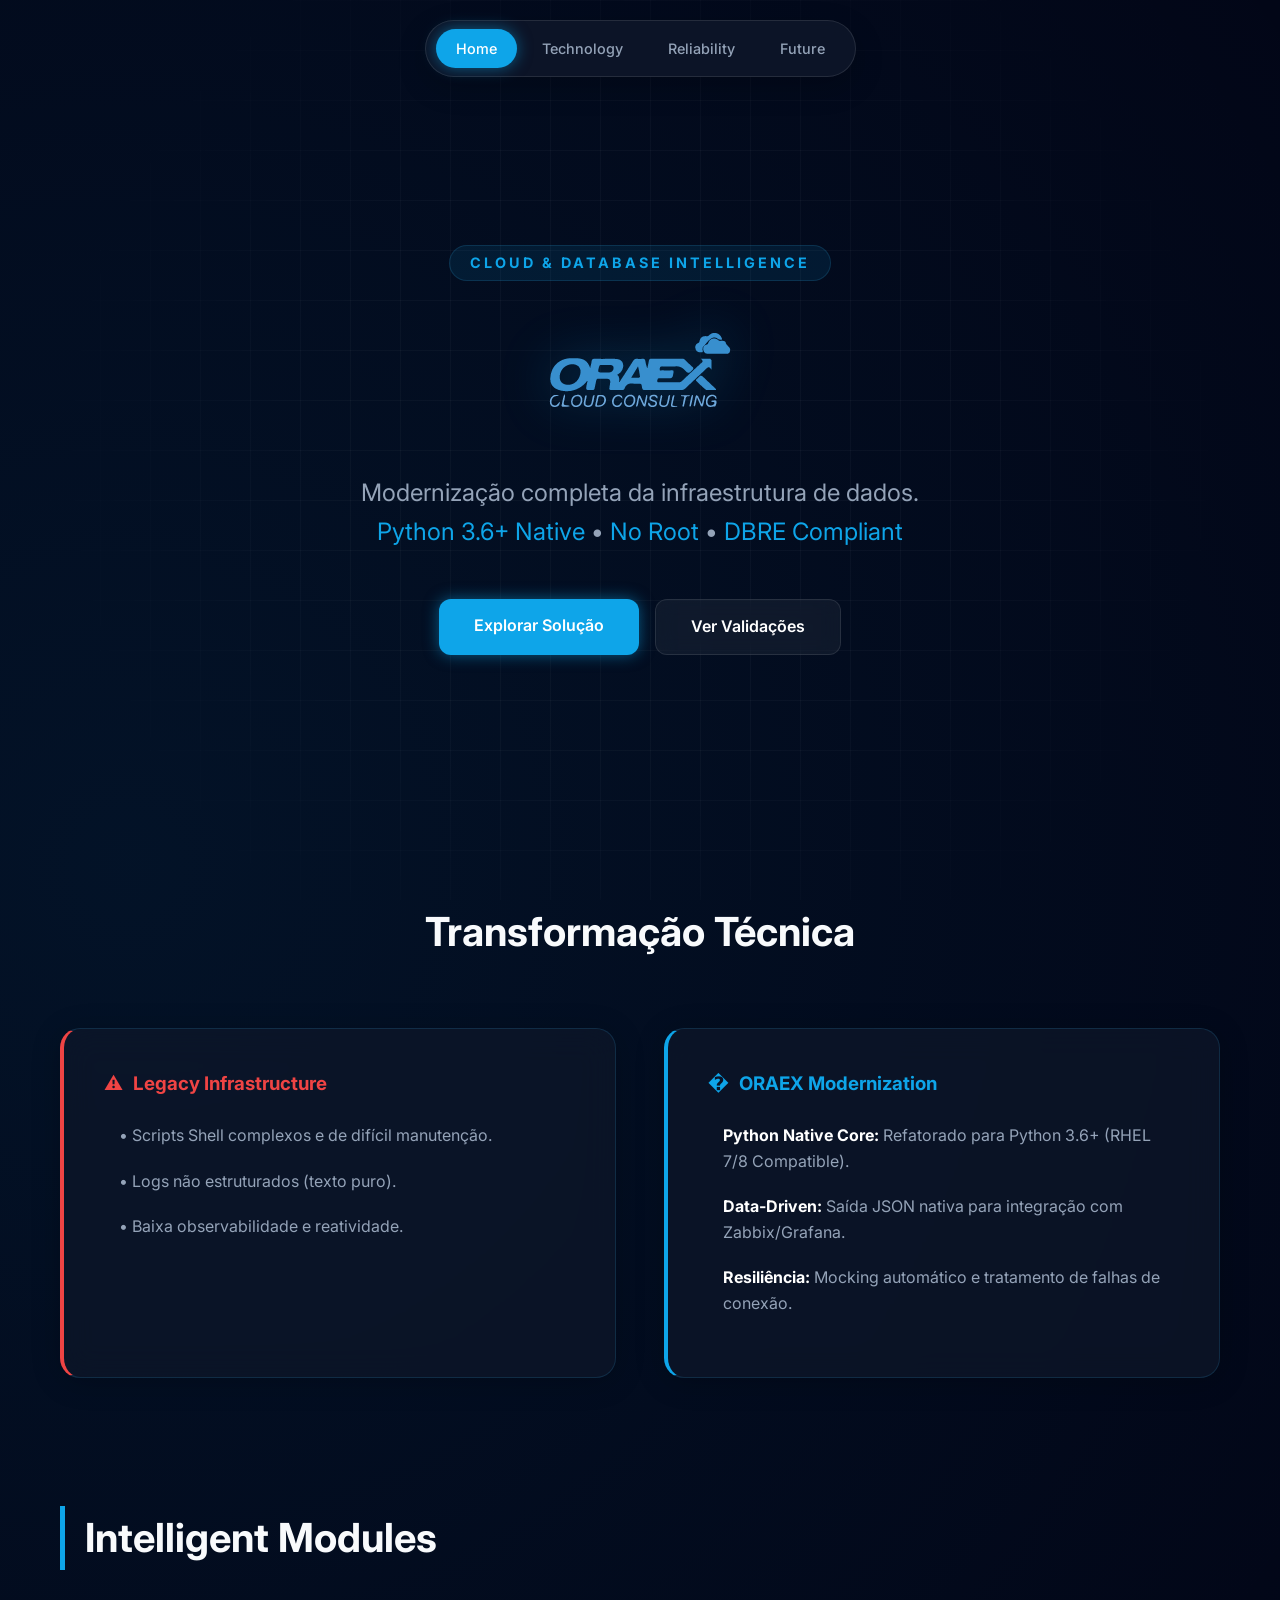
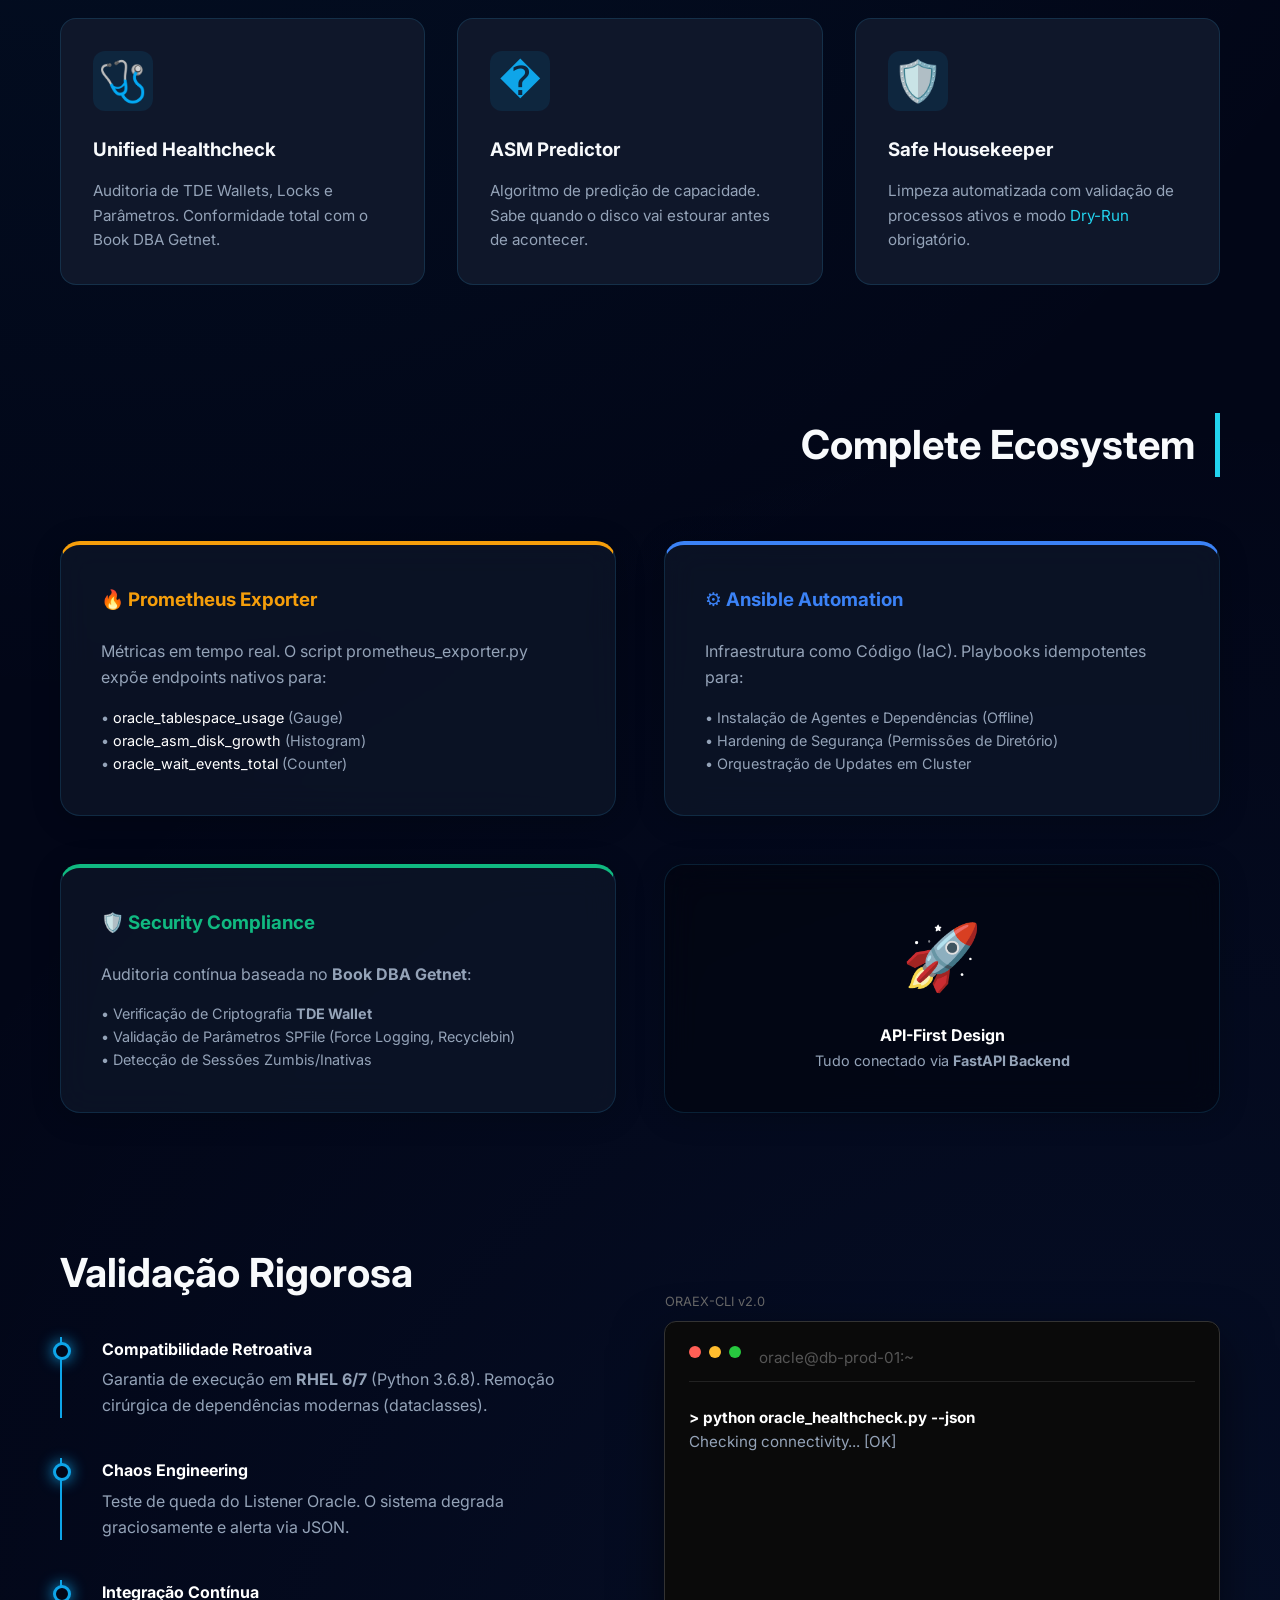
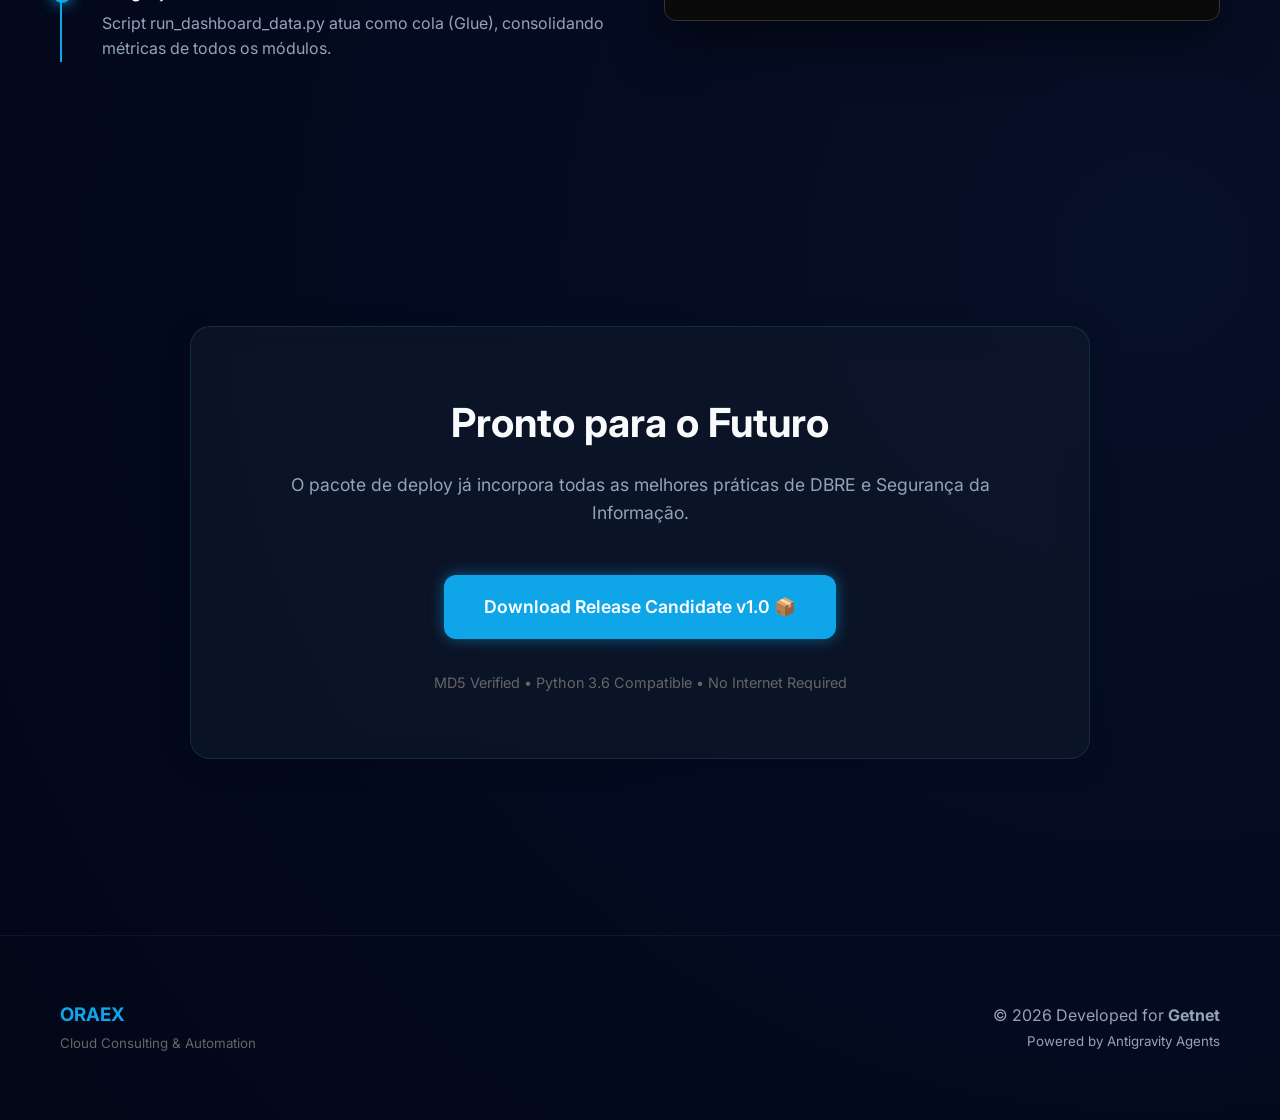
==== presentation_site/index.html @ 318901be "feat: Modernizacao Oracle com Testes e Clean Code" ====
<!DOCTYPE html>
<html lang="pt-BR">

<head>
    <meta charset="UTF-8">
    <meta name="viewport" content="width=device-width, initial-scale=1.0">
    <title>ORAEX | Cloud & Database Intelligence</title>
    <link
        href="https://fonts.googleapis.com/css2?family=Fira+Code:wght@400;600&family=Inter:wght@300;400;600;700;800&display=swap"
        rel="stylesheet">
    <link rel="stylesheet" href="style.css">
</head>

<body>

    <nav>
        <div class="nav-pill">
            <a href="#home" class="nav-link active">Home</a>
            <a href="#engineering" class="nav-link">Technology</a>
            <a href="#tests" class="nav-link">Reliability</a>
            <a href="#roadmap" class="nav-link">Future</a>
        </div>
    </nav>

    <!-- HERO SECTION -->
    <header id="home" class="hero">
        <div class="hero-content">
            <div
                style="font-size: 0.9rem; color: var(--primary); font-weight: 700; margin-bottom: 1.5rem; text-transform: uppercase; letter-spacing: 3px; display: inline-block; border: 1px solid var(--border-light); padding: 5px 20px; border-radius: 50px; background: rgba(14, 165, 233, 0.1);">
                Cloud & Database Intelligence
            </div>

            <!-- Logo Replacement -->
            <div style="margin-bottom: 2rem;">
                <img src="assets/oraex_logo.png" alt="ORAEX"
                    style="max-width: 320px; filter: drop-shadow(0 0 25px rgba(14, 165, 233, 0.3));">
            </div>

            <p>
                Modernização completa da infraestrutura de dados. <br>
                <span class="brand-blue">Python 3.6+ Native</span> &bull; <span class="brand-blue">No Root</span> &bull;
                <span class="brand-blue">DBRE Compliant</span>
            </p>

            <div style="display: flex; gap: 1rem; justify-content: center; margin-top: 3rem;">
                <a href="#engineering" class="btn btn-primary">Explorar Solução</a>
                <a href="#tests" class="btn btn-glass">Ver Validações</a>
            </div>
        </div>
    </header>

    <main class="container">

        <!-- SECTION 1: THE TRANSFORMATION -->
        <section id="engineering" class="animate-entrance" style="margin-bottom: 8rem;">
            <h2 style="font-size: 2.5rem; margin-bottom: 3rem; text-align: center;">Transformação Técnica</h2>

            <div class="grid-2">
                <div class="glass-panel" style="border-left: 4px solid var(--danger);">
                    <h3
                        style="color: var(--danger); margin-bottom: 1.5rem; display: flex; align-items: center; gap: 10px;">
                        <span>⚠️</span> Legacy Infrastructure
                    </h3>
                    <ul style="list-style: none; color: var(--text-muted);">
                        <li style="margin-bottom: 20px; padding-left: 15px; position: relative;">
                            &bull; Scripts Shell complexos e de difícil manutenção.
                        </li>
                        <li style="margin-bottom: 20px; padding-left: 15px; position: relative;">
                            &bull; Logs não estruturados (texto puro).
                        </li>
                        <li style="margin-bottom: 20px; padding-left: 15px; position: relative;">
                            &bull; Baixa observabilidade e reatividade.
                        </li>
                    </ul>
                </div>

                <div class="glass-panel" style="border-left: 4px solid var(--primary);">
                    <h3
                        style="color: var(--primary); margin-bottom: 1.5rem; display: flex; align-items: center; gap: 10px;">
                        <span>�</span> ORAEX Modernization
                    </h3>
                    <ul style="list-style: none; color: var(--text-muted);">
                        <li style="margin-bottom: 20px; padding-left: 15px; position: relative;">
                            <strong style="color: #fff;">Python Native Core:</strong> Refatorado para Python 3.6+ (RHEL
                            7/8 Compatible).
                        </li>
                        <li style="margin-bottom: 20px; padding-left: 15px; position: relative;">
                            <strong style="color: #fff;">Data-Driven:</strong> Saída JSON nativa para integração com
                            Zabbix/Grafana.
                        </li>
                        <li style="margin-bottom: 20px; padding-left: 15px; position: relative;">
                            <strong style="color: #fff;">Resiliência:</strong> Mocking automático e tratamento de falhas
                            de conexão.
                        </li>
                    </ul>
                </div>
            </div>
        </section>

        <!-- SECTION 2: THE CORE -->
        <section class="animate-entrance" style="margin-bottom: 8rem;">
            <h2
                style="font-size: 2.5rem; margin-bottom: 3rem; text-align: left; border-left: 5px solid var(--primary); padding-left: 20px;">
                Intelligent Modules
            </h2>
            <div class="grid-3">
                <div class="tech-card">
                    <div class="tech-icon">🩺</div>
                    <h3>Unified Healthcheck</h3>
                    <p style="color: var(--text-muted); font-size: 0.95rem; margin-top: 15px;">
                        Auditoria de TDE Wallets, Locks e Parâmetros. Conformidade total com o Book DBA Getnet.
                    </p>
                </div>
                <div class="tech-card">
                    <div class="tech-icon">�</div>
                    <h3>ASM Predictor</h3>
                    <p style="color: var(--text-muted); font-size: 0.95rem; margin-top: 15px;">
                        Algoritmo de predição de capacidade. Sabe quando o disco vai estourar antes de acontecer.
                    </p>
                </div>
                <div class="tech-card">
                    <div class="tech-icon">🛡️</div>
                    <h3>Safe Housekeeper</h3>
                    <p style="color: var(--text-muted); font-size: 0.95rem; margin-top: 15px;">
                        Limpeza automatizada com validação de processos ativos e modo <span
                            style="color: var(--accent)">Dry-Run</span> obrigatório.
                    </p>
                </div>
            </div>
        </section>

        <!-- SECTION 2.5: ECOSYSTEM & OBSERVABILITY -->
        <section class="animate-entrance" style="margin-bottom: 8rem;">
            <h2
                style="font-size: 2.5rem; margin-bottom: 3rem; text-align: right; border-right: 5px solid var(--accent); padding-right: 20px;">
                Complete Ecosystem
            </h2>
            <div class="grid-2">
                <div class="glass-panel" style="border-top: 4px solid var(--warning);">
                    <h3 style="color: var(--warning); margin-bottom: 1.5rem;">🔥 Prometheus Exporter</h3>
                    <p style="color: var(--text-muted); margin-bottom: 15px;">
                        Métricas em tempo real. O script <code>prometheus_exporter.py</code> expõe endpoints nativos
                        para:
                    </p>
                    <ul style="list-style: none; color: var(--text-muted); font-size: 0.9rem;">
                        <li>&bull; <span style="color: #fff;">oracle_tablespace_usage</span> (Gauge)</li>
                        <li>&bull; <span style="color: #fff;">oracle_asm_disk_growth</span> (Histogram)</li>
                        <li>&bull; <span style="color: #fff;">oracle_wait_events_total</span> (Counter)</li>
                    </ul>
                </div>

                <div class="glass-panel" style="border-top: 4px solid var(--secondary);">
                    <h3 style="color: var(--secondary); margin-bottom: 1.5rem;">⚙️ Ansible Automation</h3>
                    <p style="color: var(--text-muted); margin-bottom: 15px;">
                        Infraestrutura como Código (IaC). Playbooks idempotentes para:
                    </p>
                    <ul style="list-style: none; color: var(--text-muted); font-size: 0.9rem;">
                        <li>&bull; Instalação de Agentes e Dependências (Offline)</li>
                        <li>&bull; Hardening de Segurança (Permissões de Diretório)</li>
                        <li>&bull; Orquestração de Updates em Cluster</li>
                    </ul>
                </div>

                <div class="glass-panel" style="border-top: 4px solid var(--success);">
                    <h3 style="color: var(--success); margin-bottom: 1.5rem;">🛡️ Security Compliance</h3>
                    <p style="color: var(--text-muted); margin-bottom: 15px;">
                        Auditoria contínua baseada no <strong>Book DBA Getnet</strong>:
                    </p>
                    <ul style="list-style: none; color: var(--text-muted); font-size: 0.9rem;">
                        <li>&bull; Verificação de Criptografia <strong>TDE Wallet</strong></li>
                        <li>&bull; Validação de Parâmetros SPFile (Force Logging, Recyclebin)</li>
                        <li>&bull; Detecção de Sessões Zumbis/Inativas</li>
                    </ul>
                </div>

                <div class="glass-panel"
                    style="background: rgba(0,0,0,0.3); display: flex; align-items: center; justify-content: center; flex-direction: column;">
                    <div style="font-size: 4rem; margin-bottom: 1rem;">🚀</div>
                    <h4 style="color: #fff;">API-First Design</h4>
                    <p style="text-align: center; font-size: 0.9rem; color: var(--text-muted);">Tudo conectado via
                        <strong>FastAPI Backend</strong></p>
                </div>
            </div>
        </section>
        <section id="tests" class="animate-entrance" style="margin-bottom: 8rem;">
            <div class="grid-2" style="align-items: center;">
                <div>
                    <h2 style="font-size: 2.5rem; margin-bottom: 2rem;">Validação Rigorosa</h2>
                    <div class="timeline-item">
                        <h4 style="color: #fff;">Compatibilidade Retroativa</h4>
                        <p style="color: var(--text-muted); margin-top: 5px;">Garantia de execução em <strong>RHEL
                                6/7</strong> (Python 3.6.8). Remoção cirúrgica de dependências modernas (dataclasses).
                        </p>
                    </div>
                    <div class="timeline-item">
                        <h4 style="color: #fff;">Chaos Engineering</h4>
                        <p style="color: var(--text-muted); margin-top: 5px;">Teste de queda do Listener Oracle. O
                            sistema degrada graciosamente e alerta via JSON.</p>
                    </div>
                    <div class="timeline-item">
                        <h4 style="color: #fff;">Integração Contínua</h4>
                        <p style="color: var(--text-muted); margin-top: 5px;">Script <code>run_dashboard_data.py</code>
                            atua como cola (Glue), consolidando métricas de todos os módulos.</p>
                    </div>
                </div>

                <div id="terminal-section" class="terminal" style="min-height: 300px;">
                    <div class="terminal-header">
                        <div class="dot red"></div>
                        <div class="dot yellow"></div>
                        <div class="dot green"></div>
                        <span style="margin-left: 10px; color: #555;">oracle@db-prod-01:~</span>
                    </div>
                    <div id="terminal-output">
                        <!-- JS fills this -->
                    </div>
                </div>
            </div>
        </section>

        <!-- SECTION 4: DEPLOYMENT -->
        <section id="roadmap" class="animate-entrance" style="padding: 6rem 0; text-align: center;">
            <div class="glass-panel" style="display: inline-block; max-width: 900px; padding: 4rem;">
                <h2 style="margin-bottom: 1rem; font-size: 2.5rem;">Pronto para o Futuro</h2>
                <p style="margin-bottom: 3rem; color: var(--text-muted); font-size: 1.1rem;">
                    O pacote de deploy já incorpora todas as melhores práticas de DBRE e Segurança da Informação.
                </p>

                <a href="../dist/oraex_deploy_getnet_20260202_0257.zip" class="btn btn-primary"
                    style="padding: 18px 40px; font-size: 1.1rem;">
                    Download Release Candidate v1.0 📦
                </a>

                <p style="margin-top: 2rem; font-size: 0.9rem; color: #666;">
                    MD5 Verified &bull; Python 3.6 Compatible &bull; No Internet Required
                </p>
            </div>
        </section>

    </main>

    <footer>
        <div class="container" style="display: flex; justify-content: space-between; align-items: center;">
            <div style="text-align: left;">
                <h3 style="color: var(--primary);">ORAEX</h3>
                <small style="color: #666;">Cloud Consulting & Automation</small>
            </div>

            <div style="text-align: right; color: var(--text-muted);">
                <p>&copy; 2026 Developed for <strong>Getnet</strong></p>
                <small>Powered by Antigravity Agents</small>
            </div>
        </div>
    </footer>

    <script src="script.js"></script>
</body>

</html>
---- presentation_site/style.css ----
:root {
    /* Oraex "Tech Innovation" Palette */
    --bg-dark: #020617;
    /* Very deep navy, almost black */
    --bg-card: #0f172a;
    /* Dark slate blue for cards */

    --primary: #0ea5e9;
    /* Sky Blue / Electric Blue - The core brand color */
    --primary-glow: rgba(14, 165, 233, 0.5);

    --secondary: #3b82f6;
    /* Royal Blue for gradients */

    --accent: #22d3ee;
    /* Cyan for high-tech details */

    --success: #10b981;
    /* Emerald Green */
    --warning: #f59e0b;
    /* Amber */
    --danger: #ef4444;
    /* Red */

    --text-main: #f8fafc;
    /* White/Off-white */
    --text-muted: #94a3b8;
    /* Slate grey text */

    --glass: rgba(15, 23, 42, 0.7);
    --border-light: rgba(56, 189, 248, 0.15);
    /* Subtle blue borders */
}

* {
    margin: 0;
    padding: 0;
    box-sizing: border-box;
    font-family: 'Inter', system-ui, sans-serif;
}

body {
    background-color: var(--bg-dark);
    background-image:
        radial-gradient(circle at 10% 20%, rgba(14, 165, 233, 0.08) 0%, transparent 40%),
        radial-gradient(circle at 90% 80%, rgba(59, 130, 246, 0.08) 0%, transparent 40%);
    color: var(--text-main);
    overflow-x: hidden;
    line-height: 1.6;
}

/* --- Utility Classes --- */
.container {
    max-width: 1200px;
    margin: 0 auto;
    padding: 0 20px;
}

.text-gradient {
    background: linear-gradient(135deg, #fff, var(--primary));
    -webkit-background-clip: text;
    -webkit-text-fill-color: transparent;
    background-clip: text;
    text-shadow: 0 0 30px rgba(14, 165, 233, 0.3);
}

.brand-blue {
    color: var(--primary);
}

.glass-panel {
    background: var(--glass);
    backdrop-filter: blur(16px);
    border: 1px solid var(--border-light);
    border-radius: 20px;
    padding: 2.5rem;
    box-shadow: 0 4px 30px rgba(0, 0, 0, 0.2);
    transition: all 0.4s ease;
}

.glass-panel:hover {
    border-color: var(--primary);
    box-shadow: 0 0 20px var(--primary-glow);
    transform: translateY(-2px);
}

/* --- Hero Section --- */
.hero {
    min-height: 100vh;
    display: flex;
    align-items: center;
    justify-content: center;
    position: relative;
    overflow: hidden;
}

/* Dynamic Grid Background for "Tech" Feel */
.hero::after {
    content: '';
    position: absolute;
    inset: 0;
    background-image: linear-gradient(rgba(255, 255, 255, 0.03) 1px, transparent 1px),
        linear-gradient(90deg, rgba(255, 255, 255, 0.03) 1px, transparent 1px);
    background-size: 50px 50px;
    mask-image: radial-gradient(circle at center, black 40%, transparent 80%);
    pointer-events: none;
    z-index: 0;
}

.hero-content {
    text-align: center;
    z-index: 10;
    position: relative;
}

.hero h1 {
    font-size: 5.5rem;
    font-weight: 800;
    margin-bottom: 0.5rem;
    letter-spacing: -2px;
    line-height: 1.1;
}

.hero p {
    font-size: 1.5rem;
    color: var(--text-muted);
    max-width: 700px;
    margin: 1.5rem auto 2.5rem;
}

/* --- Buttons --- */
.btn {
    padding: 14px 35px;
    border-radius: 12px;
    text-decoration: none;
    font-weight: 600;
    transition: all 0.3s ease;
    display: inline-block;
}

.btn-primary {
    background: var(--primary);
    color: #fff;
    box-shadow: 0 0 15px var(--primary-glow);
}

.btn-primary:hover {
    background: var(--secondary);
    box-shadow: 0 0 25px var(--primary-glow);
    transform: scale(1.05);
}

.btn-glass {
    background: rgba(255, 255, 255, 0.05);
    color: #fff;
    border: 1px solid rgba(255, 255, 255, 0.1);
    backdrop-filter: blur(10px);
}

.btn-glass:hover {
    background: rgba(255, 255, 255, 0.1);
    border-color: #fff;
}


/* --- Grid Layouts --- */
.grid-2 {
    display: grid;
    grid-template-columns: 1fr 1fr;
    gap: 3rem;
    margin: 4rem 0;
}

.grid-3 {
    display: grid;
    grid-template-columns: repeat(auto-fit, minmax(320px, 1fr));
    gap: 2rem;
}

/* --- Cards --- */
.tech-card {
    background: var(--bg-card);
    padding: 2rem;
    border-radius: 16px;
    border: 1px solid var(--border-light);
    transition: all 0.3s cubic-bezier(0.4, 0, 0.2, 1);
    position: relative;
    overflow: hidden;
}

.tech-card::before {
    content: '';
    position: absolute;
    top: 0;
    left: 0;
    width: 100%;
    height: 4px;
    background: linear-gradient(90deg, var(--primary), var(--accent));
    transform: scaleX(0);
    transform-origin: left;
    transition: transform 0.3s ease;
}

.tech-card:hover {
    transform: translateY(-8px);
    border-color: var(--accent);
}

.tech-card:hover::before {
    transform: scaleX(1);
}

.tech-icon {
    font-size: 2.5rem;
    margin-bottom: 1.5rem;
    background: rgba(14, 165, 233, 0.1);
    width: 60px;
    height: 60px;
    display: flex;
    align-items: center;
    justify-content: center;
    border-radius: 12px;
    color: var(--primary);
}

/* --- Terminal Simulator --- */
.terminal {
    background: #0a0a0a;
    border-radius: 12px;
    padding: 1.5rem;
    font-family: 'Fira Code', monospace;
    font-size: 0.95rem;
    color: var(--success);
    border: 1px solid #333;
    box-shadow: 0 20px 50px rgba(0, 0, 0, 0.5);
    position: relative;
}

.terminal::before {
    content: 'ORAEX-CLI v2.0';
    position: absolute;
    top: -30px;
    left: 0;
    color: #666;
    font-size: 0.8rem;
    font-family: 'Inter', sans-serif;
}

.terminal-header {
    display: flex;
    gap: 8px;
    margin-bottom: 1.5rem;
    border-bottom: 1px solid #222;
    padding-bottom: 10px;
}

.dot {
    width: 12px;
    height: 12px;
    border-radius: 50%;
}

.red {
    background: #ff5f56;
}

.yellow {
    background: #ffbd2e;
}

.green {
    background: #27c93f;
}

/* --- Timeline --- */
.timeline-item {
    border-left: 2px solid var(--primary);
    padding-left: 2.5rem;
    position: relative;
    margin-bottom: 2.5rem;
}

.timeline-item::before {
    content: '';
    width: 12px;
    height: 12px;
    background: var(--bg-dark);
    border: 3px solid var(--primary);
    border-radius: 50%;
    position: absolute;
    left: -9px;
    top: 5px;
    box-shadow: 0 0 15px var(--primary);
    transition: all 0.3s;
}

.timeline-item:hover::before {
    background: var(--primary);
    box-shadow: 0 0 25px var(--primary);
}

/* --- Floating Navigation --- */
nav {
    position: fixed;
    top: 20px;
    width: 100%;
    display: flex;
    justify-content: center;
    z-index: 100;
    pointer-events: none;
    /* Let clicks pass through around the pill */
}

.nav-pill {
    pointer-events: auto;
    background: rgba(15, 23, 42, 0.85);
    backdrop-filter: blur(12px);
    padding: 8px 10px;
    border-radius: 100px;
    border: 1px solid rgba(255, 255, 255, 0.1);
    display: flex;
    gap: 5px;
    box-shadow: 0 10px 30px rgba(0, 0, 0, 0.2);
}

.nav-link {
    color: var(--text-muted);
    text-decoration: none;
    font-weight: 500;
    transition: all 0.3s;
    padding: 8px 20px;
    border-radius: 30px;
    font-size: 0.9rem;
}

.nav-link:hover {
    color: #fff;
}

.nav-link.active {
    background: var(--primary);
    color: #fff;
    box-shadow: 0 0 15px var(--primary-glow);
}

footer {
    padding: 4rem 0;
    text-align: center;
    color: var(--text-muted);
    border-top: 1px solid rgba(255, 255, 255, 0.05);
    margin-top: 5rem;
}

/* --- Responsive --- */
@media (max-width: 768px) {
    .hero h1 {
        font-size: 3.5rem;
    }

    .grid-2 {
        grid-template-columns: 1fr;
    }
}
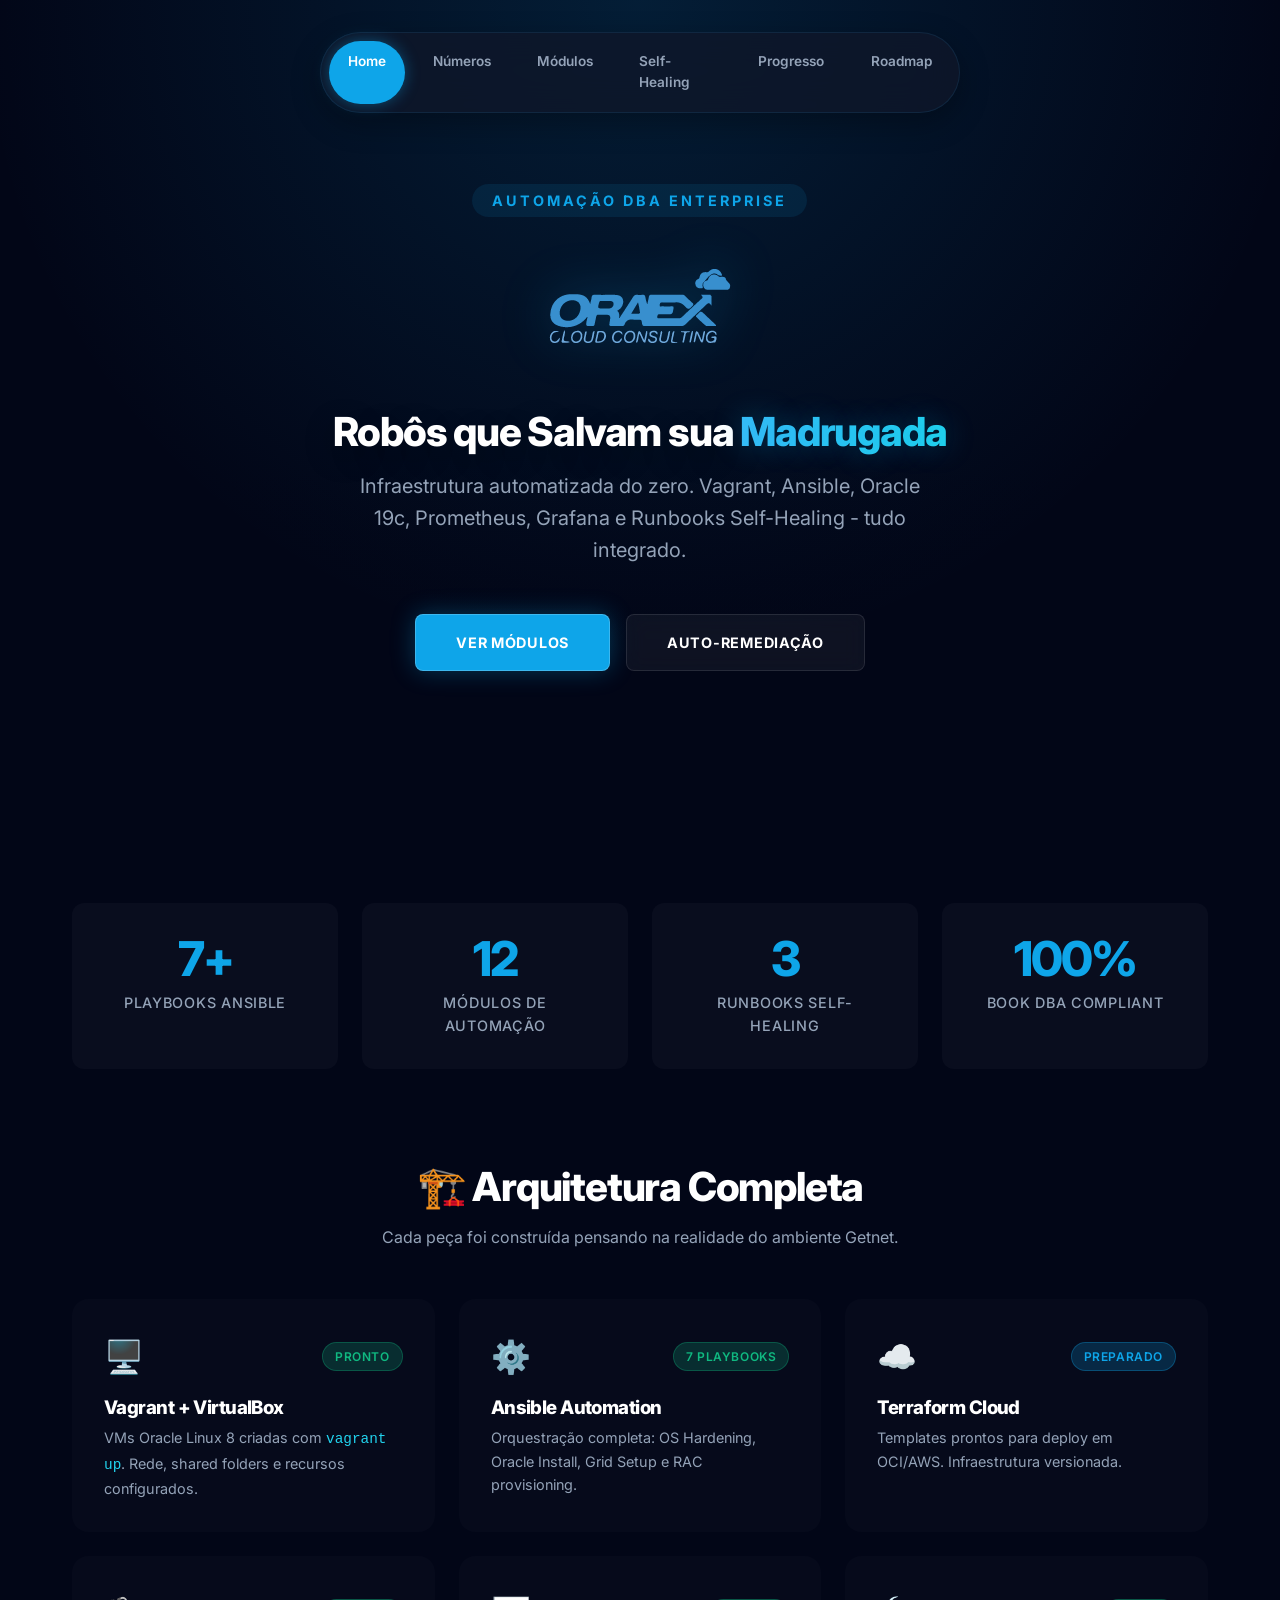
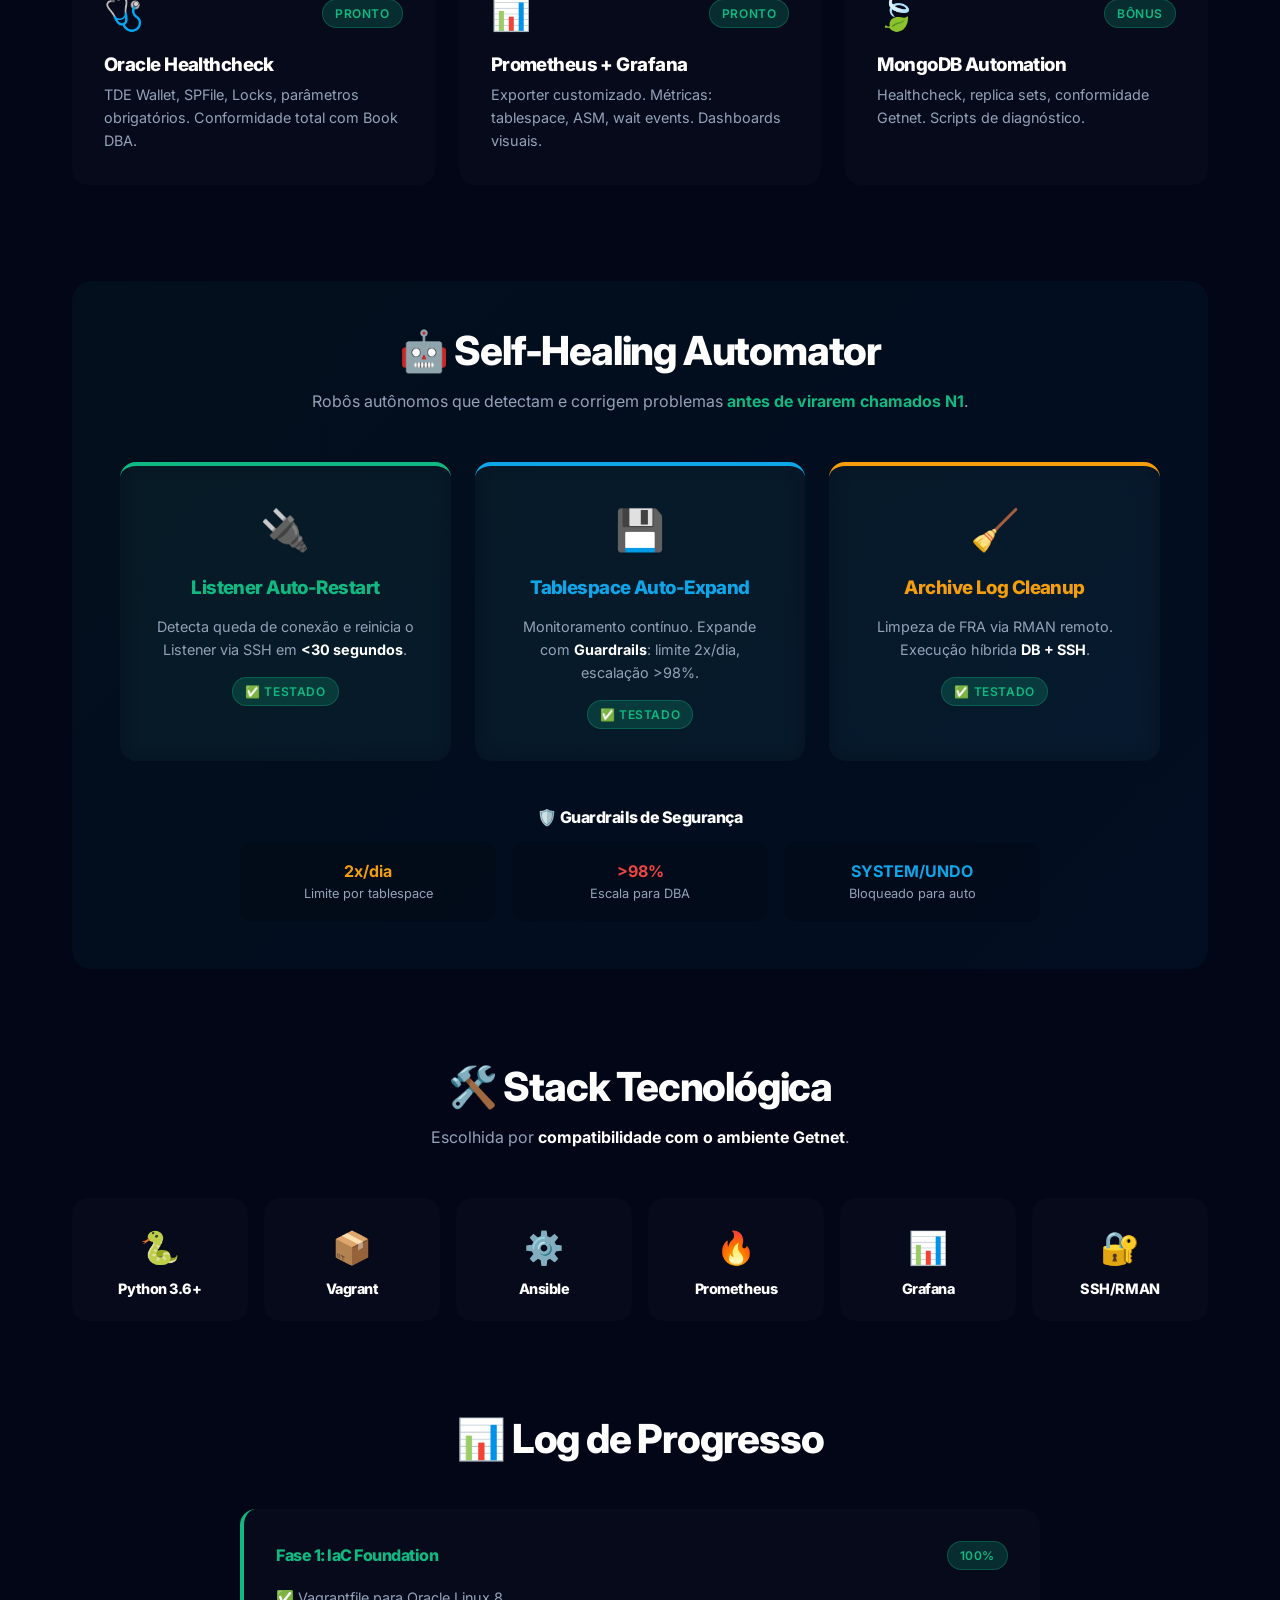
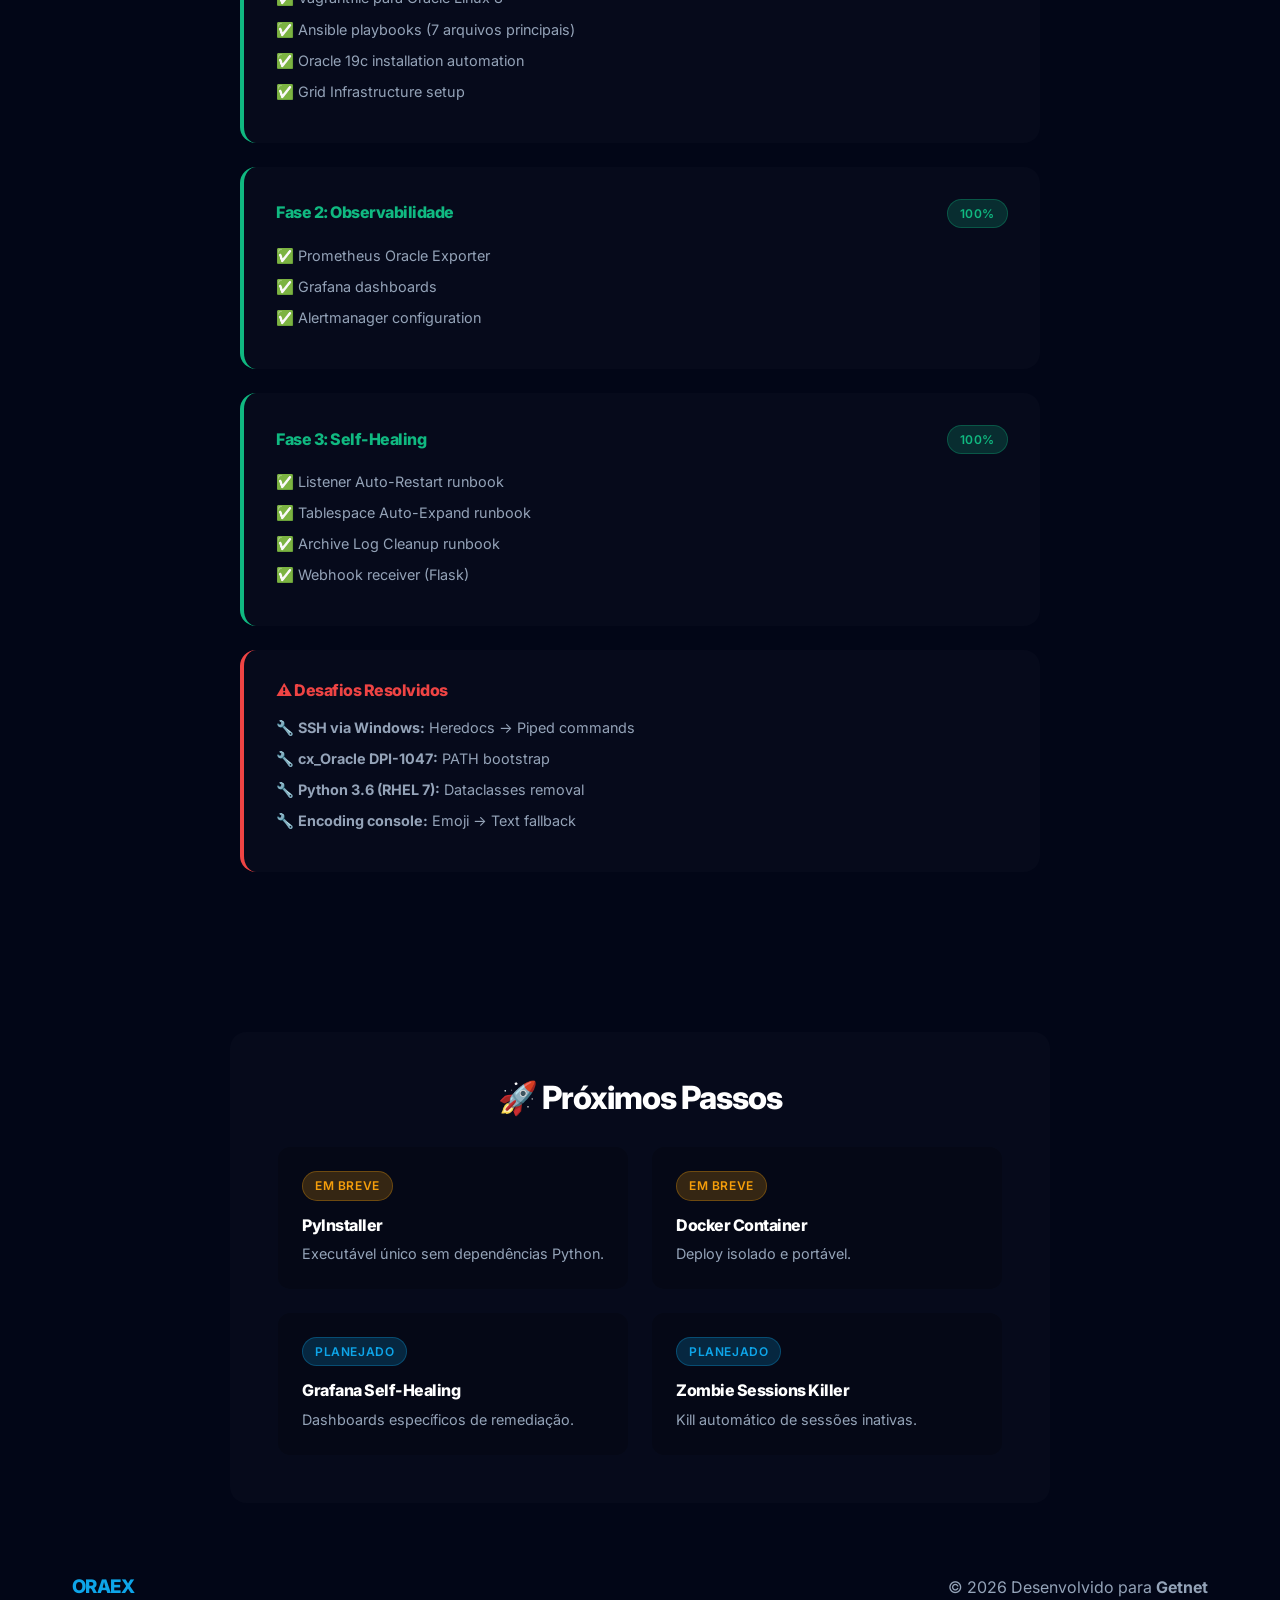
==== commit 3b9beb54: "fix(site): Correct Ansible playbook count (36 -> 7)" ====
--- a/presentation_site/index.html
+++ b/presentation_site/index.html
@@ -9,6 +9,135 @@
         href="https://fonts.googleapis.com/css2?family=Fira+Code:wght@400;600&family=Inter:wght@300;400;600;700;800&display=swap"
         rel="stylesheet">
     <link rel="stylesheet" href="style.css">
+    <style>
+        /* Additional styles for new sections */
+        .timeline {
+            position: relative;
+            padding-left: 30px;
+            border-left: 2px solid var(--border-light);
+        }
+
+        .timeline-item {
+            position: relative;
+            margin-bottom: 2rem;
+            padding-left: 20px;
+        }
+
+        .timeline-item::before {
+            content: '';
+            position: absolute;
+            left: -36px;
+            top: 5px;
+            width: 12px;
+            height: 12px;
+            border-radius: 50%;
+            background: var(--primary);
+            border: 2px solid var(--bg);
+        }
+
+        .timeline-item.completed::before {
+            background: var(--success);
+        }
+
+        .timeline-item.in-progress::before {
+            background: var(--warning);
+            animation: pulse 2s infinite;
+        }
+
+        @keyframes pulse {
+
+            0%,
+            100% {
+                opacity: 1;
+            }
+
+            50% {
+                opacity: 0.5;
+            }
+        }
+
+        .stats-grid {
+            display: grid;
+            grid-template-columns: repeat(4, 1fr);
+            gap: 1.5rem;
+            margin: 3rem 0;
+        }
+
+        .stat-card {
+            background: rgba(255, 255, 255, 0.03);
+            border: 1px solid var(--border-light);
+            border-radius: 12px;
+            padding: 2rem;
+            text-align: center;
+        }
+
+        .stat-number {
+            font-size: 3rem;
+            font-weight: 800;
+            color: var(--primary);
+            line-height: 1;
+        }
+
+        .stat-label {
+            color: var(--text-muted);
+            font-size: 0.9rem;
+            margin-top: 0.5rem;
+        }
+
+        .module-grid {
+            display: grid;
+            grid-template-columns: repeat(3, 1fr);
+            gap: 1.5rem;
+        }
+
+        .module-card {
+            background: rgba(255, 255, 255, 0.02);
+            border: 1px solid var(--border-light);
+            border-radius: 16px;
+            padding: 2rem;
+            transition: all 0.3s ease;
+        }
+
+        .module-card:hover {
+            transform: translateY(-5px);
+            border-color: var(--primary);
+            box-shadow: 0 10px 40px rgba(14, 165, 233, 0.1);
+        }
+
+        .badge {
+            display: inline-block;
+            padding: 4px 12px;
+            border-radius: 20px;
+            font-size: 0.75rem;
+            font-weight: 600;
+            text-transform: uppercase;
+        }
+
+        .badge-success {
+            background: rgba(16, 185, 129, 0.2);
+            color: var(--success);
+        }
+
+        .badge-warning {
+            background: rgba(245, 158, 11, 0.2);
+            color: var(--warning);
+        }
+
+        .badge-info {
+            background: rgba(14, 165, 233, 0.2);
+            color: var(--primary);
+        }
+
+        @media (max-width: 768px) {
+            .stats-grid {
+                grid-template-columns: repeat(2, 1fr);
+            }
+
+            .module-grid {
+                grid-template-columns: 1fr;
+            }
+        }
+    </style>
 </head>
 
 <body>
@@ -16,9 +145,11 @@
     <nav>
         <div class="nav-pill">
             <a href="#home" class="nav-link active">Home</a>
-            <a href="#engineering" class="nav-link">Technology</a>
-            <a href="#tests" class="nav-link">Reliability</a>
-            <a href="#roadmap" class="nav-link">Future</a>
+            <a href="#stats" class="nav-link">Números</a>
+            <a href="#modules" class="nav-link">Módulos</a>
+            <a href="#self-healing" class="nav-link">Self-Healing</a>
+            <a href="#progress" class="nav-link">Progresso</a>
+            <a href="#roadmap" class="nav-link">Roadmap</a>
         </div>
     </nav>
 
@@ -27,213 +158,345 @@
         <div class="hero-content">
             <div
                 style="font-size: 0.9rem; color: var(--primary); font-weight: 700; margin-bottom: 1.5rem; text-transform: uppercase; letter-spacing: 3px; display: inline-block; border: 1px solid var(--border-light); padding: 5px 20px; border-radius: 50px; background: rgba(14, 165, 233, 0.1);">
-                Cloud & Database Intelligence
-            </div>
-
-            <!-- Logo Replacement -->
+                Automação DBA Enterprise
+            </div>
+
             <div style="margin-bottom: 2rem;">
                 <img src="assets/oraex_logo.png" alt="ORAEX"
                     style="max-width: 320px; filter: drop-shadow(0 0 25px rgba(14, 165, 233, 0.3));">
             </div>
 
-            <p>
-                Modernização completa da infraestrutura de dados. <br>
-                <span class="brand-blue">Python 3.6+ Native</span> &bull; <span class="brand-blue">No Root</span> &bull;
-                <span class="brand-blue">DBRE Compliant</span>
+            <h1 style="font-size: 2.5rem; margin-bottom: 1rem;">
+                Robôs que Salvam sua <span class="brand-blue">Madrugada</span>
+            </h1>
+
+            <p style="max-width: 600px; margin: 0 auto;">
+                Infraestrutura automatizada do zero. Vagrant, Ansible, Oracle 19c,
+                Prometheus, Grafana e Runbooks Self-Healing - tudo integrado.
             </p>
 
             <div style="display: flex; gap: 1rem; justify-content: center; margin-top: 3rem;">
-                <a href="#engineering" class="btn btn-primary">Explorar Solução</a>
-                <a href="#tests" class="btn btn-glass">Ver Validações</a>
+                <a href="#modules" class="btn btn-primary">Ver Módulos</a>
+                <a href="#self-healing" class="btn btn-glass">Auto-Remediação</a>
             </div>
         </div>
     </header>
 
     <main class="container">
 
-        <!-- SECTION 1: THE TRANSFORMATION -->
-        <section id="engineering" class="animate-entrance" style="margin-bottom: 8rem;">
-            <h2 style="font-size: 2.5rem; margin-bottom: 3rem; text-align: center;">Transformação Técnica</h2>
-
-            <div class="grid-2">
-                <div class="glass-panel" style="border-left: 4px solid var(--danger);">
-                    <h3
-                        style="color: var(--danger); margin-bottom: 1.5rem; display: flex; align-items: center; gap: 10px;">
-                        <span>⚠️</span> Legacy Infrastructure
-                    </h3>
-                    <ul style="list-style: none; color: var(--text-muted);">
-                        <li style="margin-bottom: 20px; padding-left: 15px; position: relative;">
-                            &bull; Scripts Shell complexos e de difícil manutenção.
+        <!-- STATS SECTION -->
+        <section id="stats" class="animate-entrance" style="margin-bottom: 6rem;">
+            <div class="stats-grid">
+                <div class="stat-card">
+                    <div class="stat-number">7+</div>
+                    <div class="stat-label">Playbooks Ansible</div>
+                </div>
+                <div class="stat-card">
+                    <div class="stat-number">12</div>
+                    <div class="stat-label">Módulos de Automação</div>
+                </div>
+                <div class="stat-card">
+                    <div class="stat-number">3</div>
+                    <div class="stat-label">Runbooks Self-Healing</div>
+                </div>
+                <div class="stat-card">
+                    <div class="stat-number">100%</div>
+                    <div class="stat-label">Book DBA Compliant</div>
+                </div>
+            </div>
+        </section>
+
+        <!-- MODULES SECTION -->
+        <section id="modules" class="animate-entrance" style="margin-bottom: 6rem;">
+            <h2 style="font-size: 2.5rem; margin-bottom: 1rem; text-align: center;">
+                🏗️ Arquitetura Completa
+            </h2>
+            <p style="text-align: center; color: var(--text-muted); margin-bottom: 3rem;">
+                Cada peça foi construída pensando na realidade do ambiente Getnet.
+            </p>
+
+            <div class="module-grid">
+                <!-- IaC -->
+                <div class="module-card">
+                    <div
+                        style="display: flex; justify-content: space-between; align-items: center; margin-bottom: 1rem;">
+                        <span style="font-size: 2rem;">🖥️</span>
+                        <span class="badge badge-success">Pronto</span>
+                    </div>
+                    <h3 style="color: #fff; margin-bottom: 0.5rem;">Vagrant + VirtualBox</h3>
+                    <p style="color: var(--text-muted); font-size: 0.9rem;">
+                        VMs Oracle Linux 8 criadas com <code>vagrant up</code>. Rede, shared folders e recursos
+                        configurados.
+                    </p>
+                </div>
+
+                <!-- Ansible -->
+                <div class="module-card">
+                    <div
+                        style="display: flex; justify-content: space-between; align-items: center; margin-bottom: 1rem;">
+                        <span style="font-size: 2rem;">⚙️</span>
+                        <span class="badge badge-success">7 Playbooks</span>
+                    </div>
+                    <h3 style="color: #fff; margin-bottom: 0.5rem;">Ansible Automation</h3>
+                    <p style="color: var(--text-muted); font-size: 0.9rem;">
+                        Orquestração completa: OS Hardening, Oracle Install, Grid Setup e RAC provisioning.
+                    </p>
+                </div>
+
+                <!-- Terraform -->
+                <div class="module-card">
+                    <div
+                        style="display: flex; justify-content: space-between; align-items: center; margin-bottom: 1rem;">
+                        <span style="font-size: 2rem;">☁️</span>
+                        <span class="badge badge-info">Preparado</span>
+                    </div>
+                    <h3 style="color: #fff; margin-bottom: 0.5rem;">Terraform Cloud</h3>
+                    <p style="color: var(--text-muted); font-size: 0.9rem;">
+                        Templates prontos para deploy em OCI/AWS. Infraestrutura versionada.
+                    </p>
+                </div>
+
+                <!-- Healthcheck -->
+                <div class="module-card">
+                    <div
+                        style="display: flex; justify-content: space-between; align-items: center; margin-bottom: 1rem;">
+                        <span style="font-size: 2rem;">🩺</span>
+                        <span class="badge badge-success">Pronto</span>
+                    </div>
+                    <h3 style="color: #fff; margin-bottom: 0.5rem;">Oracle Healthcheck</h3>
+                    <p style="color: var(--text-muted); font-size: 0.9rem;">
+                        TDE Wallet, SPFile, Locks, parâmetros obrigatórios. Conformidade total com Book DBA.
+                    </p>
+                </div>
+
+                <!-- Observability -->
+                <div class="module-card">
+                    <div
+                        style="display: flex; justify-content: space-between; align-items: center; margin-bottom: 1rem;">
+                        <span style="font-size: 2rem;">📊</span>
+                        <span class="badge badge-success">Pronto</span>
+                    </div>
+                    <h3 style="color: #fff; margin-bottom: 0.5rem;">Prometheus + Grafana</h3>
+                    <p style="color: var(--text-muted); font-size: 0.9rem;">
+                        Exporter customizado. Métricas: tablespace, ASM, wait events. Dashboards visuais.
+                    </p>
+                </div>
+
+                <!-- MongoDB -->
+                <div class="module-card">
+                    <div
+                        style="display: flex; justify-content: space-between; align-items: center; margin-bottom: 1rem;">
+                        <span style="font-size: 2rem;">🍃</span>
+                        <span class="badge badge-success">Bônus</span>
+                    </div>
+                    <h3 style="color: #fff; margin-bottom: 0.5rem;">MongoDB Automation</h3>
+                    <p style="color: var(--text-muted); font-size: 0.9rem;">
+                        Healthcheck, replica sets, conformidade Getnet. Scripts de diagnóstico.
+                    </p>
+                </div>
+            </div>
+        </section>
+
+        <!-- SELF-HEALING SECTION -->
+        <section id="self-healing" class="animate-entrance"
+            style="margin-bottom: 6rem; background: linear-gradient(135deg, rgba(16, 185, 129, 0.05) 0%, rgba(14, 165, 233, 0.05) 100%); border-radius: 20px; padding: 3rem;">
+            <h2 style="font-size: 2.5rem; margin-bottom: 1rem; text-align: center;">
+                🤖 Self-Healing Automator
+            </h2>
+            <p
+                style="text-align: center; color: var(--text-muted); margin-bottom: 3rem; max-width: 700px; margin-left: auto; margin-right: auto;">
+                Robôs autônomos que detectam e corrigem problemas <strong style="color: var(--success);">antes de
+                    virarem chamados N1</strong>.
+            </p>
+
+            <div class="module-grid">
+                <div class="module-card" style="border-top: 4px solid var(--success);">
+                    <div style="font-size: 2.5rem; text-align: center; margin-bottom: 1rem;">🔌</div>
+                    <h3 style="color: var(--success); text-align: center;">Listener Auto-Restart</h3>
+                    <p style="color: var(--text-muted); font-size: 0.9rem; text-align: center; margin: 1rem 0;">
+                        Detecta queda de conexão e reinicia o Listener via SSH em <strong style="color: #fff;">&lt;30
+                            segundos</strong>.
+                    </p>
+                    <div style="text-align: center;">
+                        <span class="badge badge-success">✅ TESTADO</span>
+                    </div>
+                </div>
+
+                <div class="module-card" style="border-top: 4px solid var(--primary);">
+                    <div style="font-size: 2.5rem; text-align: center; margin-bottom: 1rem;">💾</div>
+                    <h3 style="color: var(--primary); text-align: center;">Tablespace Auto-Expand</h3>
+                    <p style="color: var(--text-muted); font-size: 0.9rem; text-align: center; margin: 1rem 0;">
+                        Monitoramento contínuo. Expande com <strong style="color: #fff;">Guardrails</strong>: limite
+                        2x/dia, escalação >98%.
+                    </p>
+                    <div style="text-align: center;">
+                        <span class="badge badge-success">✅ TESTADO</span>
+                    </div>
+                </div>
+
+                <div class="module-card" style="border-top: 4px solid var(--warning);">
+                    <div style="font-size: 2.5rem; text-align: center; margin-bottom: 1rem;">🧹</div>
+                    <h3 style="color: var(--warning); text-align: center;">Archive Log Cleanup</h3>
+                    <p style="color: var(--text-muted); font-size: 0.9rem; text-align: center; margin: 1rem 0;">
+                        Limpeza de FRA via RMAN remoto. Execução híbrida <strong style="color: #fff;">DB + SSH</strong>.
+                    </p>
+                    <div style="text-align: center;">
+                        <span class="badge badge-success">✅ TESTADO</span>
+                    </div>
+                </div>
+            </div>
+
+            <!-- Guardrails -->
+            <div style="margin-top: 3rem; max-width: 800px; margin-left: auto; margin-right: auto;">
+                <h4 style="color: #fff; margin-bottom: 1rem; text-align: center;">🛡️ Guardrails de Segurança</h4>
+                <div style="display: grid; grid-template-columns: repeat(3, 1fr); gap: 1rem;">
+                    <div style="background: rgba(0,0,0,0.2); padding: 1rem; border-radius: 10px; text-align: center;">
+                        <strong style="color: var(--warning);">2x/dia</strong>
+                        <p style="color: var(--text-muted); font-size: 0.8rem; margin: 0;">Limite por tablespace</p>
+                    </div>
+                    <div style="background: rgba(0,0,0,0.2); padding: 1rem; border-radius: 10px; text-align: center;">
+                        <strong style="color: var(--danger);">>98%</strong>
+                        <p style="color: var(--text-muted); font-size: 0.8rem; margin: 0;">Escala para DBA</p>
+                    </div>
+                    <div style="background: rgba(0,0,0,0.2); padding: 1rem; border-radius: 10px; text-align: center;">
+                        <strong style="color: var(--primary);">SYSTEM/UNDO</strong>
+                        <p style="color: var(--text-muted); font-size: 0.8rem; margin: 0;">Bloqueado para auto</p>
+                    </div>
+                </div>
+            </div>
+        </section>
+
+        <!-- TECH STACK -->
+        <section class="animate-entrance" style="margin-bottom: 6rem;">
+            <h2 style="font-size: 2.5rem; margin-bottom: 1rem; text-align: center;">🛠️ Stack Tecnológica</h2>
+            <p style="text-align: center; color: var(--text-muted); margin-bottom: 3rem;">
+                Escolhida por <strong style="color: #fff;">compatibilidade com o ambiente Getnet</strong>.
+            </p>
+
+            <div style="display: grid; grid-template-columns: repeat(6, 1fr); gap: 1rem;">
+                <div class="module-card" style="padding: 1.5rem; text-align: center;">
+                    <div style="font-size: 2rem;">🐍</div>
+                    <h4 style="color: #fff; font-size: 0.9rem; margin-top: 0.5rem;">Python 3.6+</h4>
+                </div>
+                <div class="module-card" style="padding: 1.5rem; text-align: center;">
+                    <div style="font-size: 2rem;">📦</div>
+                    <h4 style="color: #fff; font-size: 0.9rem; margin-top: 0.5rem;">Vagrant</h4>
+                </div>
+                <div class="module-card" style="padding: 1.5rem; text-align: center;">
+                    <div style="font-size: 2rem;">⚙️</div>
+                    <h4 style="color: #fff; font-size: 0.9rem; margin-top: 0.5rem;">Ansible</h4>
+                </div>
+                <div class="module-card" style="padding: 1.5rem; text-align: center;">
+                    <div style="font-size: 2rem;">🔥</div>
+                    <h4 style="color: #fff; font-size: 0.9rem; margin-top: 0.5rem;">Prometheus</h4>
+                </div>
+                <div class="module-card" style="padding: 1.5rem; text-align: center;">
+                    <div style="font-size: 2rem;">📊</div>
+                    <h4 style="color: #fff; font-size: 0.9rem; margin-top: 0.5rem;">Grafana</h4>
+                </div>
+                <div class="module-card" style="padding: 1.5rem; text-align: center;">
+                    <div style="font-size: 2rem;">🔐</div>
+                    <h4 style="color: #fff; font-size: 0.9rem; margin-top: 0.5rem;">SSH/RMAN</h4>
+                </div>
+            </div>
+        </section>
+
+        <!-- PROGRESS LOG -->
+        <section id="progress" class="animate-entrance" style="margin-bottom: 6rem;">
+            <h2 style="font-size: 2.5rem; margin-bottom: 3rem; text-align: center;">📊 Log de Progresso</h2>
+
+            <div style="max-width: 800px; margin: 0 auto;">
+                <!-- Phase 1 -->
+                <div class="module-card" style="margin-bottom: 1.5rem; border-left: 4px solid var(--success);">
+                    <div
+                        style="display: flex; justify-content: space-between; align-items: center; margin-bottom: 1rem;">
+                        <h4 style="color: var(--success); margin: 0;">Fase 1: IaC Foundation</h4>
+                        <span class="badge badge-success">100%</span>
+                    </div>
+                    <ul style="list-style: none; color: var(--text-muted); font-size: 0.9rem; padding: 0; margin: 0;">
+                        <li style="margin-bottom: 8px;">✅ Vagrantfile para Oracle Linux 8</li>
+                        <li style="margin-bottom: 8px;">✅ Ansible playbooks (7 arquivos principais)</li>
+                        <li style="margin-bottom: 8px;">✅ Oracle 19c installation automation</li>
+                        <li style="margin-bottom: 8px;">✅ Grid Infrastructure setup</li>
+                    </ul>
+                </div>
+
+                <!-- Phase 2 -->
+                <div class="module-card" style="margin-bottom: 1.5rem; border-left: 4px solid var(--success);">
+                    <div
+                        style="display: flex; justify-content: space-between; align-items: center; margin-bottom: 1rem;">
+                        <h4 style="color: var(--success); margin: 0;">Fase 2: Observabilidade</h4>
+                        <span class="badge badge-success">100%</span>
+                    </div>
+                    <ul style="list-style: none; color: var(--text-muted); font-size: 0.9rem; padding: 0; margin: 0;">
+                        <li style="margin-bottom: 8px;">✅ Prometheus Oracle Exporter</li>
+                        <li style="margin-bottom: 8px;">✅ Grafana dashboards</li>
+                        <li style="margin-bottom: 8px;">✅ Alertmanager configuration</li>
+                    </ul>
+                </div>
+
+                <!-- Phase 3 -->
+                <div class="module-card" style="margin-bottom: 1.5rem; border-left: 4px solid var(--success);">
+                    <div
+                        style="display: flex; justify-content: space-between; align-items: center; margin-bottom: 1rem;">
+                        <h4 style="color: var(--success); margin: 0;">Fase 3: Self-Healing</h4>
+                        <span class="badge badge-success">100%</span>
+                    </div>
+                    <ul style="list-style: none; color: var(--text-muted); font-size: 0.9rem; padding: 0; margin: 0;">
+                        <li style="margin-bottom: 8px;">✅ Listener Auto-Restart runbook</li>
+                        <li style="margin-bottom: 8px;">✅ Tablespace Auto-Expand runbook</li>
+                        <li style="margin-bottom: 8px;">✅ Archive Log Cleanup runbook</li>
+                        <li style="margin-bottom: 8px;">✅ Webhook receiver (Flask)</li>
+                    </ul>
+                </div>
+
+                <!-- Challenges -->
+                <div class="module-card" style="margin-bottom: 1.5rem; border-left: 4px solid var(--danger);">
+                    <h4 style="color: var(--danger); margin-bottom: 1rem;">⚠️ Desafios Resolvidos</h4>
+                    <ul style="list-style: none; color: var(--text-muted); font-size: 0.9rem; padding: 0; margin: 0;">
+                        <li style="margin-bottom: 8px;">🔧 <strong>SSH via Windows:</strong> Heredocs → Piped commands
                         </li>
-                        <li style="margin-bottom: 20px; padding-left: 15px; position: relative;">
-                            &bull; Logs não estruturados (texto puro).
+                        <li style="margin-bottom: 8px;">🔧 <strong>cx_Oracle DPI-1047:</strong> PATH bootstrap</li>
+                        <li style="margin-bottom: 8px;">🔧 <strong>Python 3.6 (RHEL 7):</strong> Dataclasses removal
                         </li>
-                        <li style="margin-bottom: 20px; padding-left: 15px; position: relative;">
-                            &bull; Baixa observabilidade e reatividade.
-                        </li>
+                        <li style="margin-bottom: 8px;">🔧 <strong>Encoding console:</strong> Emoji → Text fallback</li>
                     </ul>
                 </div>
-
-                <div class="glass-panel" style="border-left: 4px solid var(--primary);">
-                    <h3
-                        style="color: var(--primary); margin-bottom: 1.5rem; display: flex; align-items: center; gap: 10px;">
-                        <span>�</span> ORAEX Modernization
-                    </h3>
-                    <ul style="list-style: none; color: var(--text-muted);">
-                        <li style="margin-bottom: 20px; padding-left: 15px; position: relative;">
-                            <strong style="color: #fff;">Python Native Core:</strong> Refatorado para Python 3.6+ (RHEL
-                            7/8 Compatible).
-                        </li>
-                        <li style="margin-bottom: 20px; padding-left: 15px; position: relative;">
-                            <strong style="color: #fff;">Data-Driven:</strong> Saída JSON nativa para integração com
-                            Zabbix/Grafana.
-                        </li>
-                        <li style="margin-bottom: 20px; padding-left: 15px; position: relative;">
-                            <strong style="color: #fff;">Resiliência:</strong> Mocking automático e tratamento de falhas
-                            de conexão.
-                        </li>
-                    </ul>
-                </div>
             </div>
         </section>
 
-        <!-- SECTION 2: THE CORE -->
-        <section class="animate-entrance" style="margin-bottom: 8rem;">
-            <h2
-                style="font-size: 2.5rem; margin-bottom: 3rem; text-align: left; border-left: 5px solid var(--primary); padding-left: 20px;">
-                Intelligent Modules
-            </h2>
-            <div class="grid-3">
-                <div class="tech-card">
-                    <div class="tech-icon">🩺</div>
-                    <h3>Unified Healthcheck</h3>
-                    <p style="color: var(--text-muted); font-size: 0.95rem; margin-top: 15px;">
-                        Auditoria de TDE Wallets, Locks e Parâmetros. Conformidade total com o Book DBA Getnet.
-                    </p>
-                </div>
-                <div class="tech-card">
-                    <div class="tech-icon">�</div>
-                    <h3>ASM Predictor</h3>
-                    <p style="color: var(--text-muted); font-size: 0.95rem; margin-top: 15px;">
-                        Algoritmo de predição de capacidade. Sabe quando o disco vai estourar antes de acontecer.
-                    </p>
-                </div>
-                <div class="tech-card">
-                    <div class="tech-icon">🛡️</div>
-                    <h3>Safe Housekeeper</h3>
-                    <p style="color: var(--text-muted); font-size: 0.95rem; margin-top: 15px;">
-                        Limpeza automatizada com validação de processos ativos e modo <span
-                            style="color: var(--accent)">Dry-Run</span> obrigatório.
-                    </p>
-                </div>
-            </div>
-        </section>
-
-        <!-- SECTION 2.5: ECOSYSTEM & OBSERVABILITY -->
-        <section class="animate-entrance" style="margin-bottom: 8rem;">
-            <h2
-                style="font-size: 2.5rem; margin-bottom: 3rem; text-align: right; border-right: 5px solid var(--accent); padding-right: 20px;">
-                Complete Ecosystem
-            </h2>
-            <div class="grid-2">
-                <div class="glass-panel" style="border-top: 4px solid var(--warning);">
-                    <h3 style="color: var(--warning); margin-bottom: 1.5rem;">🔥 Prometheus Exporter</h3>
-                    <p style="color: var(--text-muted); margin-bottom: 15px;">
-                        Métricas em tempo real. O script <code>prometheus_exporter.py</code> expõe endpoints nativos
-                        para:
-                    </p>
-                    <ul style="list-style: none; color: var(--text-muted); font-size: 0.9rem;">
-                        <li>&bull; <span style="color: #fff;">oracle_tablespace_usage</span> (Gauge)</li>
-                        <li>&bull; <span style="color: #fff;">oracle_asm_disk_growth</span> (Histogram)</li>
-                        <li>&bull; <span style="color: #fff;">oracle_wait_events_total</span> (Counter)</li>
-                    </ul>
-                </div>
-
-                <div class="glass-panel" style="border-top: 4px solid var(--secondary);">
-                    <h3 style="color: var(--secondary); margin-bottom: 1.5rem;">⚙️ Ansible Automation</h3>
-                    <p style="color: var(--text-muted); margin-bottom: 15px;">
-                        Infraestrutura como Código (IaC). Playbooks idempotentes para:
-                    </p>
-                    <ul style="list-style: none; color: var(--text-muted); font-size: 0.9rem;">
-                        <li>&bull; Instalação de Agentes e Dependências (Offline)</li>
-                        <li>&bull; Hardening de Segurança (Permissões de Diretório)</li>
-                        <li>&bull; Orquestração de Updates em Cluster</li>
-                    </ul>
-                </div>
-
-                <div class="glass-panel" style="border-top: 4px solid var(--success);">
-                    <h3 style="color: var(--success); margin-bottom: 1.5rem;">🛡️ Security Compliance</h3>
-                    <p style="color: var(--text-muted); margin-bottom: 15px;">
-                        Auditoria contínua baseada no <strong>Book DBA Getnet</strong>:
-                    </p>
-                    <ul style="list-style: none; color: var(--text-muted); font-size: 0.9rem;">
-                        <li>&bull; Verificação de Criptografia <strong>TDE Wallet</strong></li>
-                        <li>&bull; Validação de Parâmetros SPFile (Force Logging, Recyclebin)</li>
-                        <li>&bull; Detecção de Sessões Zumbis/Inativas</li>
-                    </ul>
-                </div>
-
-                <div class="glass-panel"
-                    style="background: rgba(0,0,0,0.3); display: flex; align-items: center; justify-content: center; flex-direction: column;">
-                    <div style="font-size: 4rem; margin-bottom: 1rem;">🚀</div>
-                    <h4 style="color: #fff;">API-First Design</h4>
-                    <p style="text-align: center; font-size: 0.9rem; color: var(--text-muted);">Tudo conectado via
-                        <strong>FastAPI Backend</strong></p>
-                </div>
-            </div>
-        </section>
-        <section id="tests" class="animate-entrance" style="margin-bottom: 8rem;">
-            <div class="grid-2" style="align-items: center;">
-                <div>
-                    <h2 style="font-size: 2.5rem; margin-bottom: 2rem;">Validação Rigorosa</h2>
-                    <div class="timeline-item">
-                        <h4 style="color: #fff;">Compatibilidade Retroativa</h4>
-                        <p style="color: var(--text-muted); margin-top: 5px;">Garantia de execução em <strong>RHEL
-                                6/7</strong> (Python 3.6.8). Remoção cirúrgica de dependências modernas (dataclasses).
+        <!-- ROADMAP -->
+        <section id="roadmap" class="animate-entrance" style="padding: 4rem 0; text-align: center;">
+            <div class="module-card" style="display: inline-block; max-width: 900px; padding: 3rem;">
+                <h2 style="margin-bottom: 1rem; font-size: 2rem;">🚀 Próximos Passos</h2>
+
+                <div
+                    style="display: grid; grid-template-columns: repeat(2, 1fr); gap: 1.5rem; text-align: left; margin-top: 2rem;">
+                    <div style="background: rgba(0,0,0,0.2); padding: 1.5rem; border-radius: 12px;">
+                        <span class="badge badge-warning">Em Breve</span>
+                        <h4 style="color: #fff; margin: 1rem 0 0.5rem;">PyInstaller</h4>
+                        <p style="color: var(--text-muted); font-size: 0.9rem; margin: 0;">Executável único sem
+                            dependências Python.</p>
+                    </div>
+                    <div style="background: rgba(0,0,0,0.2); padding: 1.5rem; border-radius: 12px;">
+                        <span class="badge badge-warning">Em Breve</span>
+                        <h4 style="color: #fff; margin: 1rem 0 0.5rem;">Docker Container</h4>
+                        <p style="color: var(--text-muted); font-size: 0.9rem; margin: 0;">Deploy isolado e portável.
                         </p>
                     </div>
-                    <div class="timeline-item">
-                        <h4 style="color: #fff;">Chaos Engineering</h4>
-                        <p style="color: var(--text-muted); margin-top: 5px;">Teste de queda do Listener Oracle. O
-                            sistema degrada graciosamente e alerta via JSON.</p>
-                    </div>
-                    <div class="timeline-item">
-                        <h4 style="color: #fff;">Integração Contínua</h4>
-                        <p style="color: var(--text-muted); margin-top: 5px;">Script <code>run_dashboard_data.py</code>
-                            atua como cola (Glue), consolidando métricas de todos os módulos.</p>
-                    </div>
-                </div>
-
-                <div id="terminal-section" class="terminal" style="min-height: 300px;">
-                    <div class="terminal-header">
-                        <div class="dot red"></div>
-                        <div class="dot yellow"></div>
-                        <div class="dot green"></div>
-                        <span style="margin-left: 10px; color: #555;">oracle@db-prod-01:~</span>
-                    </div>
-                    <div id="terminal-output">
-                        <!-- JS fills this -->
-                    </div>
-                </div>
-            </div>
-        </section>
-
-        <!-- SECTION 4: DEPLOYMENT -->
-        <section id="roadmap" class="animate-entrance" style="padding: 6rem 0; text-align: center;">
-            <div class="glass-panel" style="display: inline-block; max-width: 900px; padding: 4rem;">
-                <h2 style="margin-bottom: 1rem; font-size: 2.5rem;">Pronto para o Futuro</h2>
-                <p style="margin-bottom: 3rem; color: var(--text-muted); font-size: 1.1rem;">
-                    O pacote de deploy já incorpora todas as melhores práticas de DBRE e Segurança da Informação.
-                </p>
-
-                <a href="../dist/oraex_deploy_getnet_20260202_0257.zip" class="btn btn-primary"
-                    style="padding: 18px 40px; font-size: 1.1rem;">
-                    Download Release Candidate v1.0 📦
-                </a>
-
-                <p style="margin-top: 2rem; font-size: 0.9rem; color: #666;">
-                    MD5 Verified &bull; Python 3.6 Compatible &bull; No Internet Required
-                </p>
+                    <div style="background: rgba(0,0,0,0.2); padding: 1.5rem; border-radius: 12px;">
+                        <span class="badge badge-info">Planejado</span>
+                        <h4 style="color: #fff; margin: 1rem 0 0.5rem;">Grafana Self-Healing</h4>
+                        <p style="color: var(--text-muted); font-size: 0.9rem; margin: 0;">Dashboards específicos de
+                            remediação.</p>
+                    </div>
+                    <div style="background: rgba(0,0,0,0.2); padding: 1.5rem; border-radius: 12px;">
+                        <span class="badge badge-info">Planejado</span>
+                        <h4 style="color: #fff; margin: 1rem 0 0.5rem;">Zombie Sessions Killer</h4>
+                        <p style="color: var(--text-muted); font-size: 0.9rem; margin: 0;">Kill automático de sessões
+                            inativas.</p>
+                    </div>
+                </div>
             </div>
         </section>
 
@@ -243,12 +506,12 @@
         <div class="container" style="display: flex; justify-content: space-between; align-items: center;">
             <div style="text-align: left;">
                 <h3 style="color: var(--primary);">ORAEX</h3>
-                <small style="color: #666;">Cloud Consulting & Automation</small>
+                <small style="color: #666;">Cloud & Database Automation</small>
             </div>
 
             <div style="text-align: right; color: var(--text-muted);">
-                <p>&copy; 2026 Developed for <strong>Getnet</strong></p>
-                <small>Powered by Antigravity Agents</small>
+                <p>&copy; 2026 Desenvolvido para <strong>Getnet</strong></p>
+                <small>Última atualização: 04/02/2026</small>
             </div>
         </div>
     </footer>
--- a/presentation_site/style.css
+++ b/presentation_site/style.css
@@ -1,363 +1,314 @@
+/* 
+   🎨 DESIGN COMMITMENT: ORAEX CYBER INDUSTRIAL
+   - Style: Enterprise High-Tech
+   - Color: Deep Navy (#020617) + Electric Blue (#0EA5E9)
+   - Inspiration: XPACE Energy + ORAEX Professionalism
+*/
+
 :root {
-    /* Oraex "Tech Innovation" Palette */
+    /* ORAEX Brand Colors */
     --bg-dark: #020617;
-    /* Very deep navy, almost black */
-    --bg-card: #0f172a;
-    /* Dark slate blue for cards */
-
-    --primary: #0ea5e9;
-    /* Sky Blue / Electric Blue - The core brand color */
-    --primary-glow: rgba(14, 165, 233, 0.5);
-
-    --secondary: #3b82f6;
-    /* Royal Blue for gradients */
-
-    --accent: #22d3ee;
-    /* Cyan for high-tech details */
-
-    --success: #10b981;
-    /* Emerald Green */
-    --warning: #f59e0b;
-    /* Amber */
-    --danger: #ef4444;
-    /* Red */
-
-    --text-main: #f8fafc;
-    /* White/Off-white */
-    --text-muted: #94a3b8;
-    /* Slate grey text */
-
-    --glass: rgba(15, 23, 42, 0.7);
-    --border-light: rgba(56, 189, 248, 0.15);
-    /* Subtle blue borders */
+    /* Deepest Navy */
+    --bg-card: #0F172A;
+    /* Slate 900 */
+    --primary: #0EA5E9;
+    /* Sky 500 */
+    --primary-dark: #0284C7;
+    /* Sky 600 */
+    --secondary: #38BDF8;
+    /* Sky 400 */
+    --accent: #22D3EE;
+    /* Cyan 400 */
+
+    /* Functional Colors */
+    --success: #10B981;
+    --warning: #F59E0B;
+    --danger: #EF4444;
+
+    /* Text */
+    --text-main: #F8FAFC;
+    --text-muted: #94A3B8;
+
+    /* Effects */
+    --glass-border: 1px solid rgba(56, 189, 248, 0.1);
+    --neon-glow: 0 0 20px rgba(14, 165, 233, 0.2);
+    --card-shadow: 0 20px 40px -10px rgba(0, 0, 0, 0.5);
 }
 
 * {
     margin: 0;
     padding: 0;
     box-sizing: border-box;
-    font-family: 'Inter', system-ui, sans-serif;
+    -webkit-font-smoothing: antialiased;
+}
+
+html {
+    scroll-behavior: smooth;
+    background: var(--bg-dark);
 }
 
 body {
-    background-color: var(--bg-dark);
+    font-family: 'Inter', sans-serif;
+    color: var(--text-main);
+    line-height: 1.6;
+    overflow-x: hidden;
     background-image:
-        radial-gradient(circle at 10% 20%, rgba(14, 165, 233, 0.08) 0%, transparent 40%),
-        radial-gradient(circle at 90% 80%, rgba(59, 130, 246, 0.08) 0%, transparent 40%);
-    color: var(--text-main);
-    overflow-x: hidden;
-    line-height: 1.6;
-}
-
-/* --- Utility Classes --- */
+        linear-gradient(rgba(15, 23, 42, 0) 50%, rgba(2, 6, 23, 1) 100%),
+        radial-gradient(circle at 50% 0%, rgba(14, 165, 233, 0.15), transparent 60%);
+    background-attachment: fixed;
+}
+
+/* Typography */
+h1,
+h2,
+h3,
+h4 {
+    color: white;
+    font-weight: 800;
+    letter-spacing: -0.03em;
+    line-height: 1.1;
+}
+
+.brand-blue {
+    background: linear-gradient(to right, #38BDF8, #22D3EE);
+    -webkit-background-clip: text;
+    -webkit-text-fill-color: transparent;
+    text-shadow: 0 0 30px rgba(14, 165, 233, 0.3);
+}
+
+code {
+    font-family: 'Fira Code', monospace;
+    color: var(--accent);
+}
+
+/* Navigation Pill */
+nav {
+    position: fixed;
+    top: 2rem;
+    left: 50%;
+    transform: translateX(-50%);
+    z-index: 1000;
+}
+
+.nav-pill {
+    display: flex;
+    gap: 0.5rem;
+    padding: 0.5rem;
+    background: rgba(15, 23, 42, 0.8);
+    backdrop-filter: blur(16px);
+    border: var(--glass-border);
+    border-radius: 100px;
+    box-shadow: 0 10px 30px rgba(0, 0, 0, 0.3);
+}
+
+.nav-link {
+    color: var(--text-muted);
+    text-decoration: none;
+    font-size: 0.85rem;
+    font-weight: 600;
+    padding: 0.6rem 1.2rem;
+    border-radius: 100px;
+    transition: all 0.3s cubic-bezier(0.4, 0, 0.2, 1);
+}
+
+.nav-link:hover {
+    color: white;
+    background: rgba(255, 255, 255, 0.05);
+}
+
+.nav-link.active {
+    background: var(--primary);
+    color: white;
+    box-shadow: 0 0 15px rgba(14, 165, 233, 0.4);
+}
+
+/* Hero Section */
+.hero {
+    min-height: 95vh;
+    display: flex;
+    flex-direction: column;
+    justify-content: center;
+    align-items: center;
+    text-align: center;
+    position: relative;
+    padding: 0 2rem;
+}
+
+.hero h1 {
+    font-size: 6rem;
+    /* Massive Type */
+    margin-bottom: 1.5rem;
+    text-shadow: 0 10px 30px rgba(0, 0, 0, 0.3);
+}
+
+.hero p {
+    font-size: 1.25rem;
+    color: var(--text-muted);
+    max-width: 600px;
+    margin: 0 auto 3rem;
+}
+
+/* Buttons */
+.btn {
+    display: inline-flex;
+    align-items: center;
+    gap: 0.8rem;
+    padding: 1rem 2.5rem;
+    font-weight: 700;
+    text-decoration: none;
+    border-radius: 8px;
+    /* Sharper edges */
+    transition: all 0.3s cubic-bezier(0.4, 0, 0.2, 1);
+    text-transform: uppercase;
+    font-size: 0.9rem;
+    letter-spacing: 0.05em;
+}
+
+.btn-primary {
+    background: var(--primary);
+    color: white;
+    box-shadow: 0 0 25px rgba(14, 165, 233, 0.3);
+    border: 1px solid rgba(255, 255, 255, 0.2);
+}
+
+.btn-primary:hover {
+    transform: translateY(-4px);
+    box-shadow: 0 10px 40px rgba(14, 165, 233, 0.5);
+    background: var(--secondary);
+}
+
+.btn-glass {
+    background: rgba(255, 255, 255, 0.05);
+    color: white;
+    border: 1px solid rgba(255, 255, 255, 0.1);
+    backdrop-filter: blur(10px);
+}
+
+.btn-glass:hover {
+    background: rgba(255, 255, 255, 0.1);
+    transform: translateY(-4px);
+    border-color: white;
+}
+
+/* Cards & Modules */
 .container {
     max-width: 1200px;
     margin: 0 auto;
-    padding: 0 20px;
-}
-
-.text-gradient {
-    background: linear-gradient(135deg, #fff, var(--primary));
-    -webkit-background-clip: text;
-    -webkit-text-fill-color: transparent;
-    background-clip: text;
-    text-shadow: 0 0 30px rgba(14, 165, 233, 0.3);
-}
-
-.brand-blue {
-    color: var(--primary);
-}
-
-.glass-panel {
-    background: var(--glass);
-    backdrop-filter: blur(16px);
-    border: 1px solid var(--border-light);
-    border-radius: 20px;
+    padding: 0 2rem;
+}
+
+.grid-3 {
+    display: grid;
+    grid-template-columns: repeat(3, 1fr);
+    gap: 2rem;
+}
+
+.grid-4 {
+    display: grid;
+    grid-template-columns: repeat(4, 1fr);
+    gap: 1.5rem;
+}
+
+.module-card,
+.tech-card,
+.stat-card {
+    background: rgba(30, 41, 59, 0.4);
+    border: var(--glass-border);
+    backdrop-filter: blur(12px);
+    border-radius: 12px;
     padding: 2.5rem;
-    box-shadow: 0 4px 30px rgba(0, 0, 0, 0.2);
     transition: all 0.4s ease;
-}
-
-.glass-panel:hover {
-    border-color: var(--primary);
-    box-shadow: 0 0 20px var(--primary-glow);
-    transform: translateY(-2px);
-}
-
-/* --- Hero Section --- */
-.hero {
-    min-height: 100vh;
-    display: flex;
-    align-items: center;
-    justify-content: center;
     position: relative;
     overflow: hidden;
 }
 
-/* Dynamic Grid Background for "Tech" Feel */
-.hero::after {
-    content: '';
-    position: absolute;
-    inset: 0;
-    background-image: linear-gradient(rgba(255, 255, 255, 0.03) 1px, transparent 1px),
-        linear-gradient(90deg, rgba(255, 255, 255, 0.03) 1px, transparent 1px);
-    background-size: 50px 50px;
-    mask-image: radial-gradient(circle at center, black 40%, transparent 80%);
-    pointer-events: none;
-    z-index: 0;
-}
-
-.hero-content {
-    text-align: center;
-    z-index: 10;
-    position: relative;
-}
-
-.hero h1 {
-    font-size: 5.5rem;
+.module-card:hover,
+.tech-card:hover {
+    transform: translateY(-10px) scale(1.02);
+    border-color: var(--primary);
+    box-shadow: 0 20px 40px -10px rgba(14, 165, 233, 0.15);
+    background: rgba(30, 41, 59, 0.6);
+}
+
+/* Badges */
+.badge {
+    padding: 6px 14px;
+    border-radius: 100px;
+    font-size: 0.7rem;
     font-weight: 800;
-    margin-bottom: 0.5rem;
-    letter-spacing: -2px;
-    line-height: 1.1;
-}
-
-.hero p {
-    font-size: 1.5rem;
-    color: var(--text-muted);
-    max-width: 700px;
-    margin: 1.5rem auto 2.5rem;
-}
-
-/* --- Buttons --- */
-.btn {
-    padding: 14px 35px;
-    border-radius: 12px;
-    text-decoration: none;
-    font-weight: 600;
-    transition: all 0.3s ease;
-    display: inline-block;
-}
-
-.btn-primary {
-    background: var(--primary);
-    color: #fff;
-    box-shadow: 0 0 15px var(--primary-glow);
-}
-
-.btn-primary:hover {
-    background: var(--secondary);
-    box-shadow: 0 0 25px var(--primary-glow);
-    transform: scale(1.05);
-}
-
-.btn-glass {
-    background: rgba(255, 255, 255, 0.05);
-    color: #fff;
-    border: 1px solid rgba(255, 255, 255, 0.1);
-    backdrop-filter: blur(10px);
-}
-
-.btn-glass:hover {
-    background: rgba(255, 255, 255, 0.1);
-    border-color: #fff;
-}
-
-
-/* --- Grid Layouts --- */
-.grid-2 {
-    display: grid;
-    grid-template-columns: 1fr 1fr;
-    gap: 3rem;
-    margin: 4rem 0;
-}
-
-.grid-3 {
-    display: grid;
-    grid-template-columns: repeat(auto-fit, minmax(320px, 1fr));
-    gap: 2rem;
-}
-
-/* --- Cards --- */
-.tech-card {
-    background: var(--bg-card);
-    padding: 2rem;
-    border-radius: 16px;
-    border: 1px solid var(--border-light);
-    transition: all 0.3s cubic-bezier(0.4, 0, 0.2, 1);
-    position: relative;
-    overflow: hidden;
-}
-
-.tech-card::before {
-    content: '';
-    position: absolute;
-    top: 0;
-    left: 0;
-    width: 100%;
-    height: 4px;
-    background: linear-gradient(90deg, var(--primary), var(--accent));
-    transform: scaleX(0);
-    transform-origin: left;
-    transition: transform 0.3s ease;
-}
-
-.tech-card:hover {
-    transform: translateY(-8px);
-    border-color: var(--accent);
-}
-
-.tech-card:hover::before {
-    transform: scaleX(1);
-}
-
-.tech-icon {
-    font-size: 2.5rem;
-    margin-bottom: 1.5rem;
-    background: rgba(14, 165, 233, 0.1);
-    width: 60px;
-    height: 60px;
-    display: flex;
-    align-items: center;
-    justify-content: center;
-    border-radius: 12px;
+    text-transform: uppercase;
+    letter-spacing: 0.05em;
+    border: 1px solid transparent;
+}
+
+.badge-success {
+    background: rgba(16, 185, 129, 0.15);
+    color: var(--success);
+    border-color: rgba(16, 185, 129, 0.3);
+}
+
+.badge-warning {
+    background: rgba(245, 158, 11, 0.15);
+    color: var(--warning);
+    border-color: rgba(245, 158, 11, 0.3);
+}
+
+.badge-info {
+    background: rgba(14, 165, 233, 0.15);
     color: var(--primary);
-}
-
-/* --- Terminal Simulator --- */
-.terminal {
-    background: #0a0a0a;
-    border-radius: 12px;
-    padding: 1.5rem;
-    font-family: 'Fira Code', monospace;
-    font-size: 0.95rem;
-    color: var(--success);
-    border: 1px solid #333;
-    box-shadow: 0 20px 50px rgba(0, 0, 0, 0.5);
-    position: relative;
-}
-
-.terminal::before {
-    content: 'ORAEX-CLI v2.0';
-    position: absolute;
-    top: -30px;
-    left: 0;
-    color: #666;
-    font-size: 0.8rem;
-    font-family: 'Inter', sans-serif;
-}
-
-.terminal-header {
-    display: flex;
-    gap: 8px;
-    margin-bottom: 1.5rem;
-    border-bottom: 1px solid #222;
-    padding-bottom: 10px;
-}
-
-.dot {
-    width: 12px;
-    height: 12px;
-    border-radius: 50%;
-}
-
-.red {
-    background: #ff5f56;
-}
-
-.yellow {
-    background: #ffbd2e;
-}
-
-.green {
-    background: #27c93f;
-}
-
-/* --- Timeline --- */
-.timeline-item {
-    border-left: 2px solid var(--primary);
-    padding-left: 2.5rem;
-    position: relative;
-    margin-bottom: 2.5rem;
-}
-
-.timeline-item::before {
-    content: '';
-    width: 12px;
-    height: 12px;
-    background: var(--bg-dark);
-    border: 3px solid var(--primary);
-    border-radius: 50%;
-    position: absolute;
-    left: -9px;
-    top: 5px;
-    box-shadow: 0 0 15px var(--primary);
-    transition: all 0.3s;
-}
-
-.timeline-item:hover::before {
-    background: var(--primary);
-    box-shadow: 0 0 25px var(--primary);
-}
-
-/* --- Floating Navigation --- */
-nav {
-    position: fixed;
-    top: 20px;
-    width: 100%;
-    display: flex;
-    justify-content: center;
-    z-index: 100;
-    pointer-events: none;
-    /* Let clicks pass through around the pill */
-}
-
-.nav-pill {
-    pointer-events: auto;
-    background: rgba(15, 23, 42, 0.85);
-    backdrop-filter: blur(12px);
-    padding: 8px 10px;
-    border-radius: 100px;
-    border: 1px solid rgba(255, 255, 255, 0.1);
-    display: flex;
-    gap: 5px;
-    box-shadow: 0 10px 30px rgba(0, 0, 0, 0.2);
-}
-
-.nav-link {
-    color: var(--text-muted);
-    text-decoration: none;
-    font-weight: 500;
-    transition: all 0.3s;
-    padding: 8px 20px;
-    border-radius: 30px;
-    font-size: 0.9rem;
-}
-
-.nav-link:hover {
-    color: #fff;
-}
-
-.nav-link.active {
-    background: var(--primary);
-    color: #fff;
-    box-shadow: 0 0 15px var(--primary-glow);
-}
-
-footer {
-    padding: 4rem 0;
-    text-align: center;
-    color: var(--text-muted);
-    border-top: 1px solid rgba(255, 255, 255, 0.05);
-    margin-top: 5rem;
-}
-
-/* --- Responsive --- */
+    border-color: rgba(14, 165, 233, 0.3);
+}
+
+/* Animation Utility */
+.animate-entrance {
+    opacity: 0;
+    transform: translateY(20px);
+    animation: fadeUp 1s cubic-bezier(0.2, 0.8, 0.2, 1) forwards;
+}
+
+@keyframes fadeUp {
+    to {
+        opacity: 1;
+        transform: translateY(0);
+    }
+}
+
+/* Mobile */
 @media (max-width: 768px) {
     .hero h1 {
         font-size: 3.5rem;
     }
 
-    .grid-2 {
+    .grid-3,
+    .grid-4 {
         grid-template-columns: 1fr;
     }
+
+    .nav-pill {
+        display: none;
+    }
+
+    /* Or hamburger menu logic */
+
+    .hero {
+        min-height: 80vh;
+    }
+}
+
+/* Stat Cards specific */
+.stat-number {
+    font-size: 4rem;
+    font-weight: 800;
+    color: var(--primary);
+    line-height: 1;
+    margin-bottom: 0.5rem;
+    letter-spacing: -2px;
+}
+
+.stat-label {
+    font-size: 0.9rem;
+    color: var(--text-muted);
+    font-weight: 500;
+    text-transform: uppercase;
+    letter-spacing: 0.05em;
 }
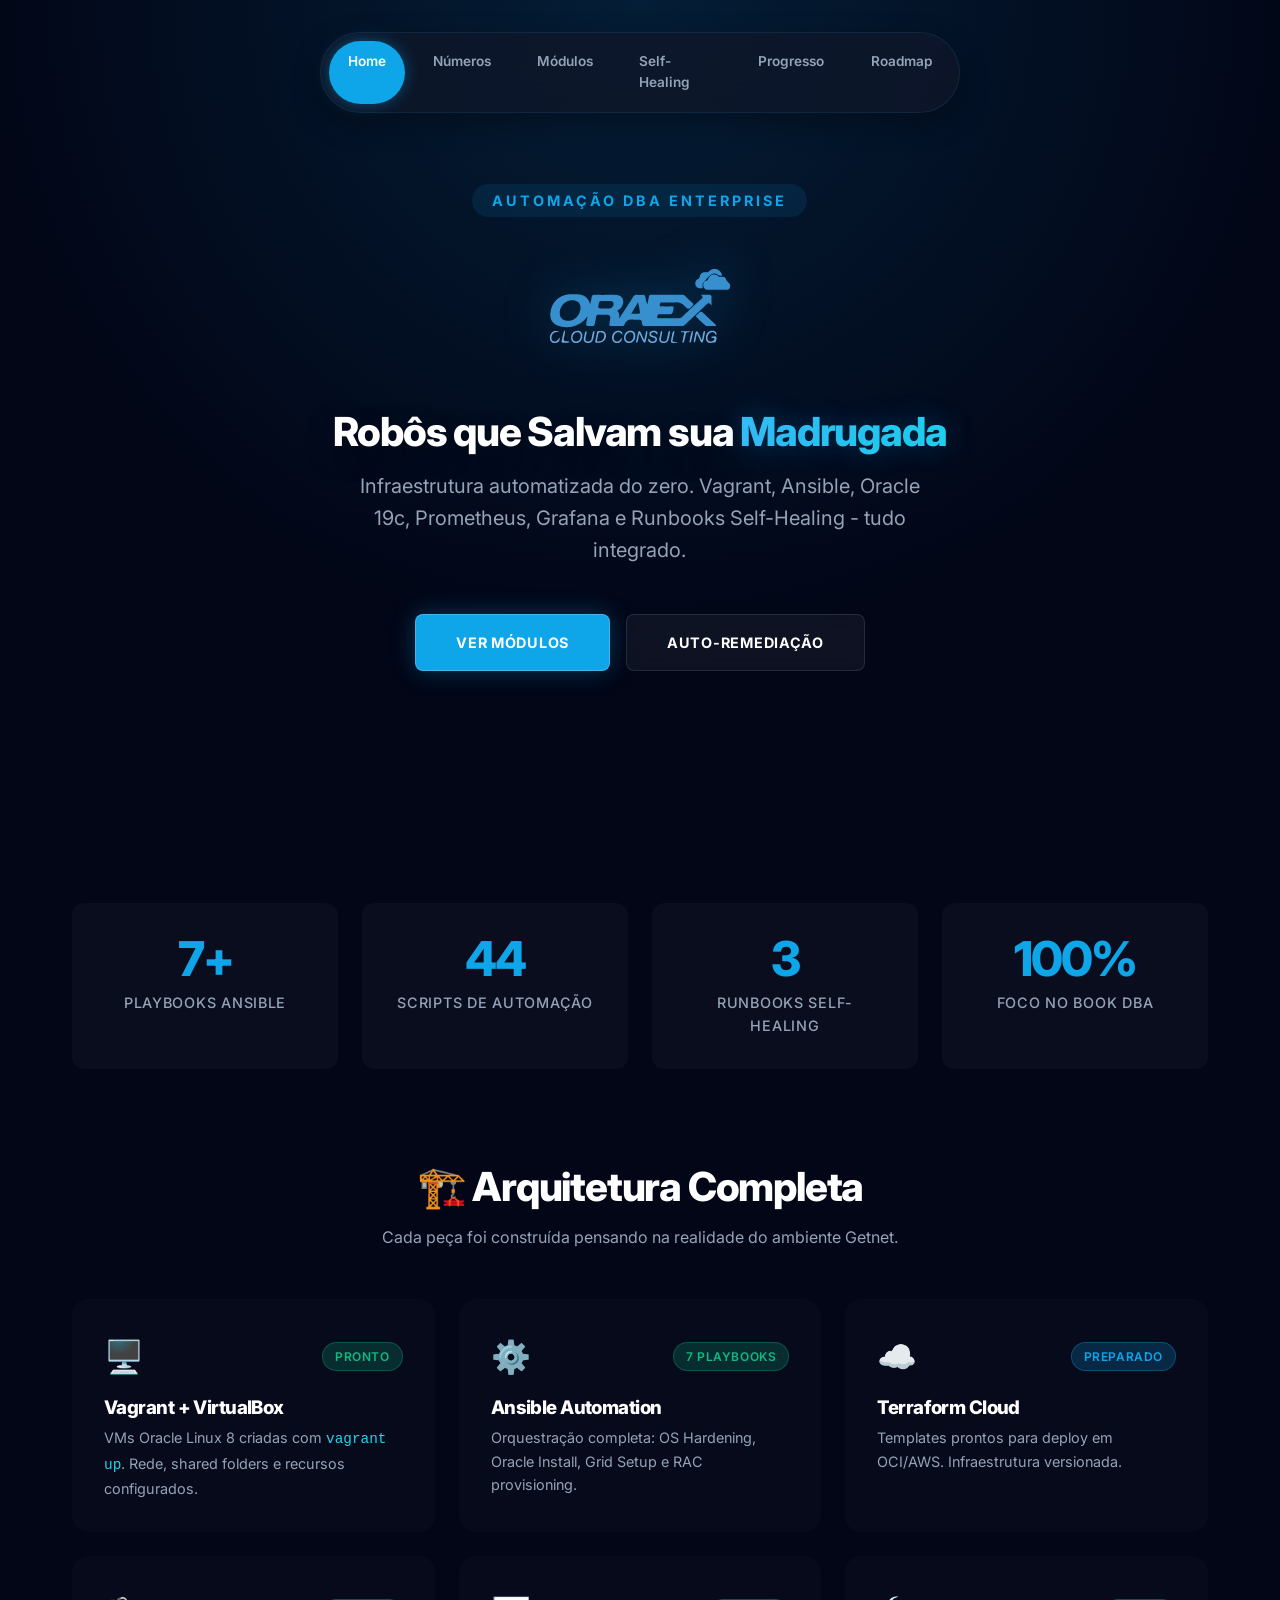
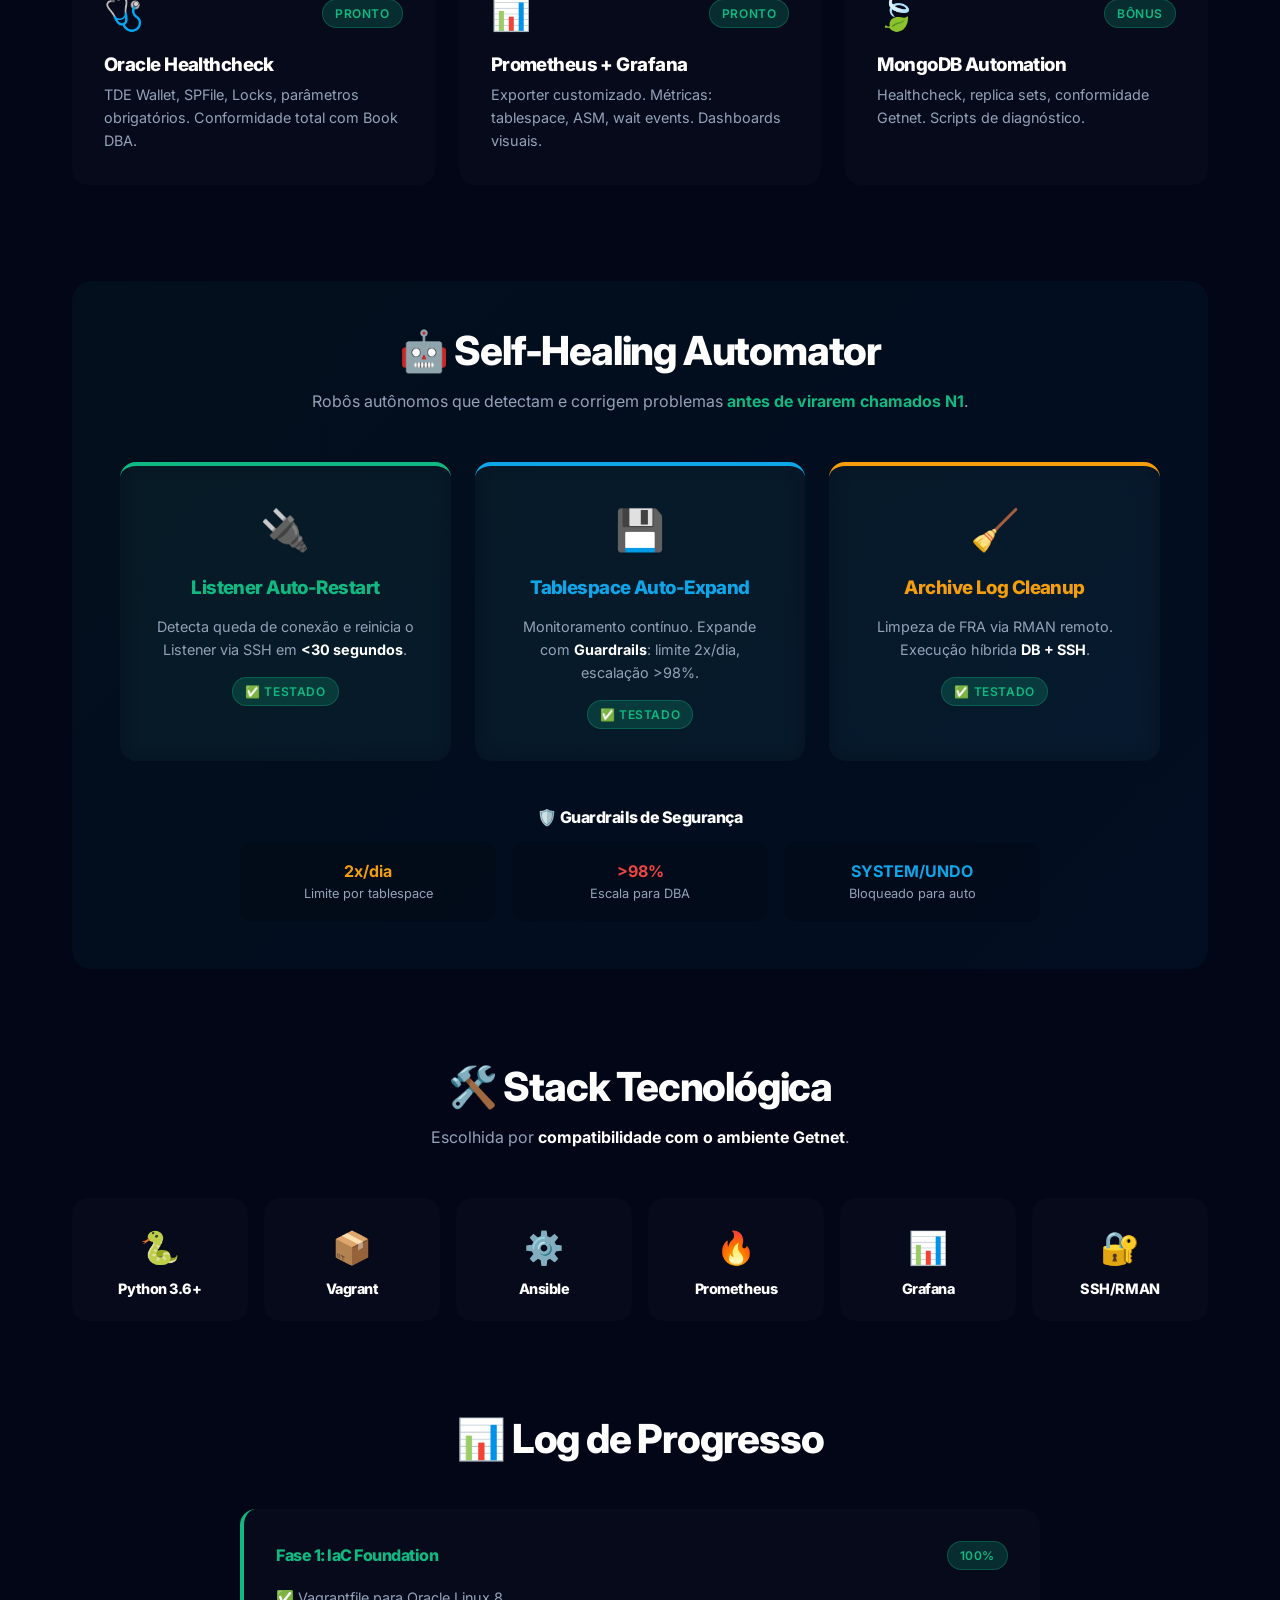
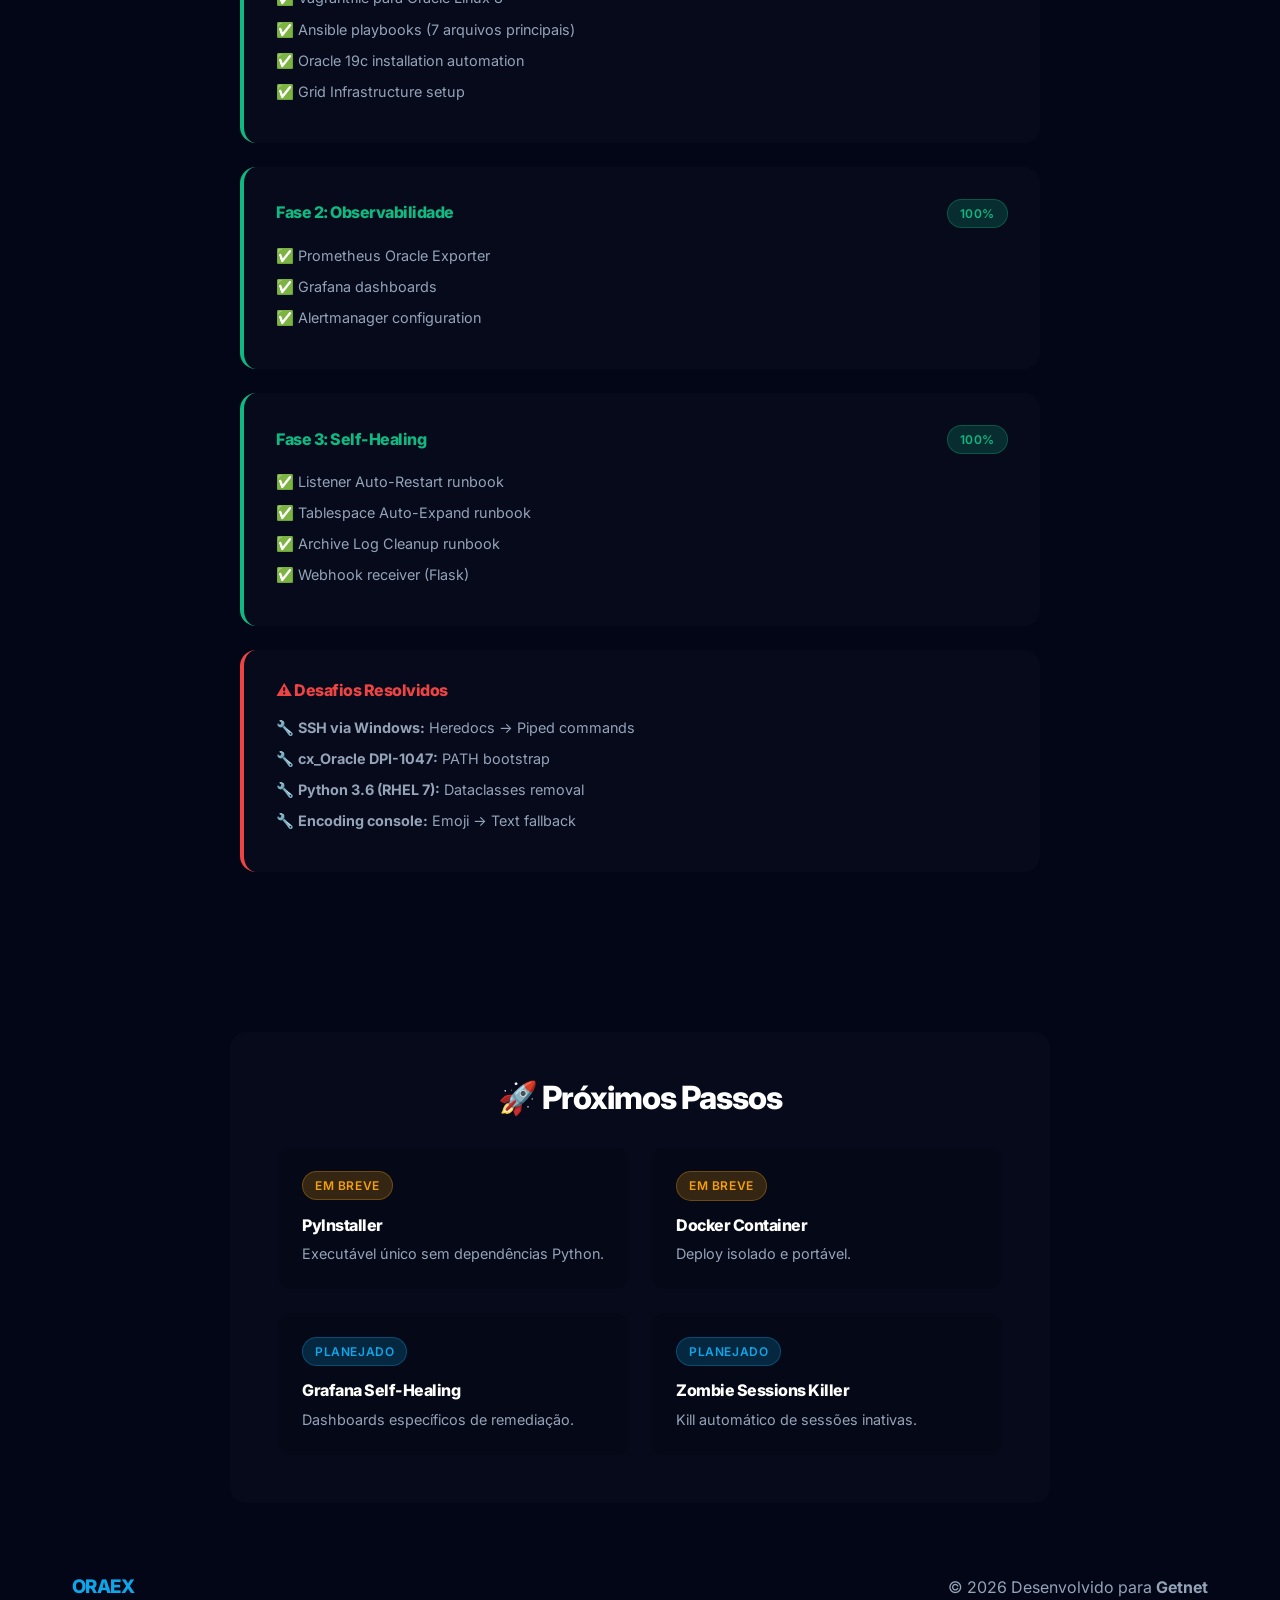
==== commit 2bd9d9c2: "fix(content): Update module count to 44 (real) and refine compliance text" ====
--- a/presentation_site/index.html
+++ b/presentation_site/index.html
@@ -192,8 +192,8 @@
                     <div class="stat-label">Playbooks Ansible</div>
                 </div>
                 <div class="stat-card">
-                    <div class="stat-number">12</div>
-                    <div class="stat-label">Módulos de Automação</div>
+                    <div class="stat-number">44</div>
+                    <div class="stat-label">Scripts de Automação</div>
                 </div>
                 <div class="stat-card">
                     <div class="stat-number">3</div>
@@ -201,7 +201,7 @@
                 </div>
                 <div class="stat-card">
                     <div class="stat-number">100%</div>
-                    <div class="stat-label">Book DBA Compliant</div>
+                    <div class="stat-label">Foco no Book DBA</div>
                 </div>
             </div>
         </section>
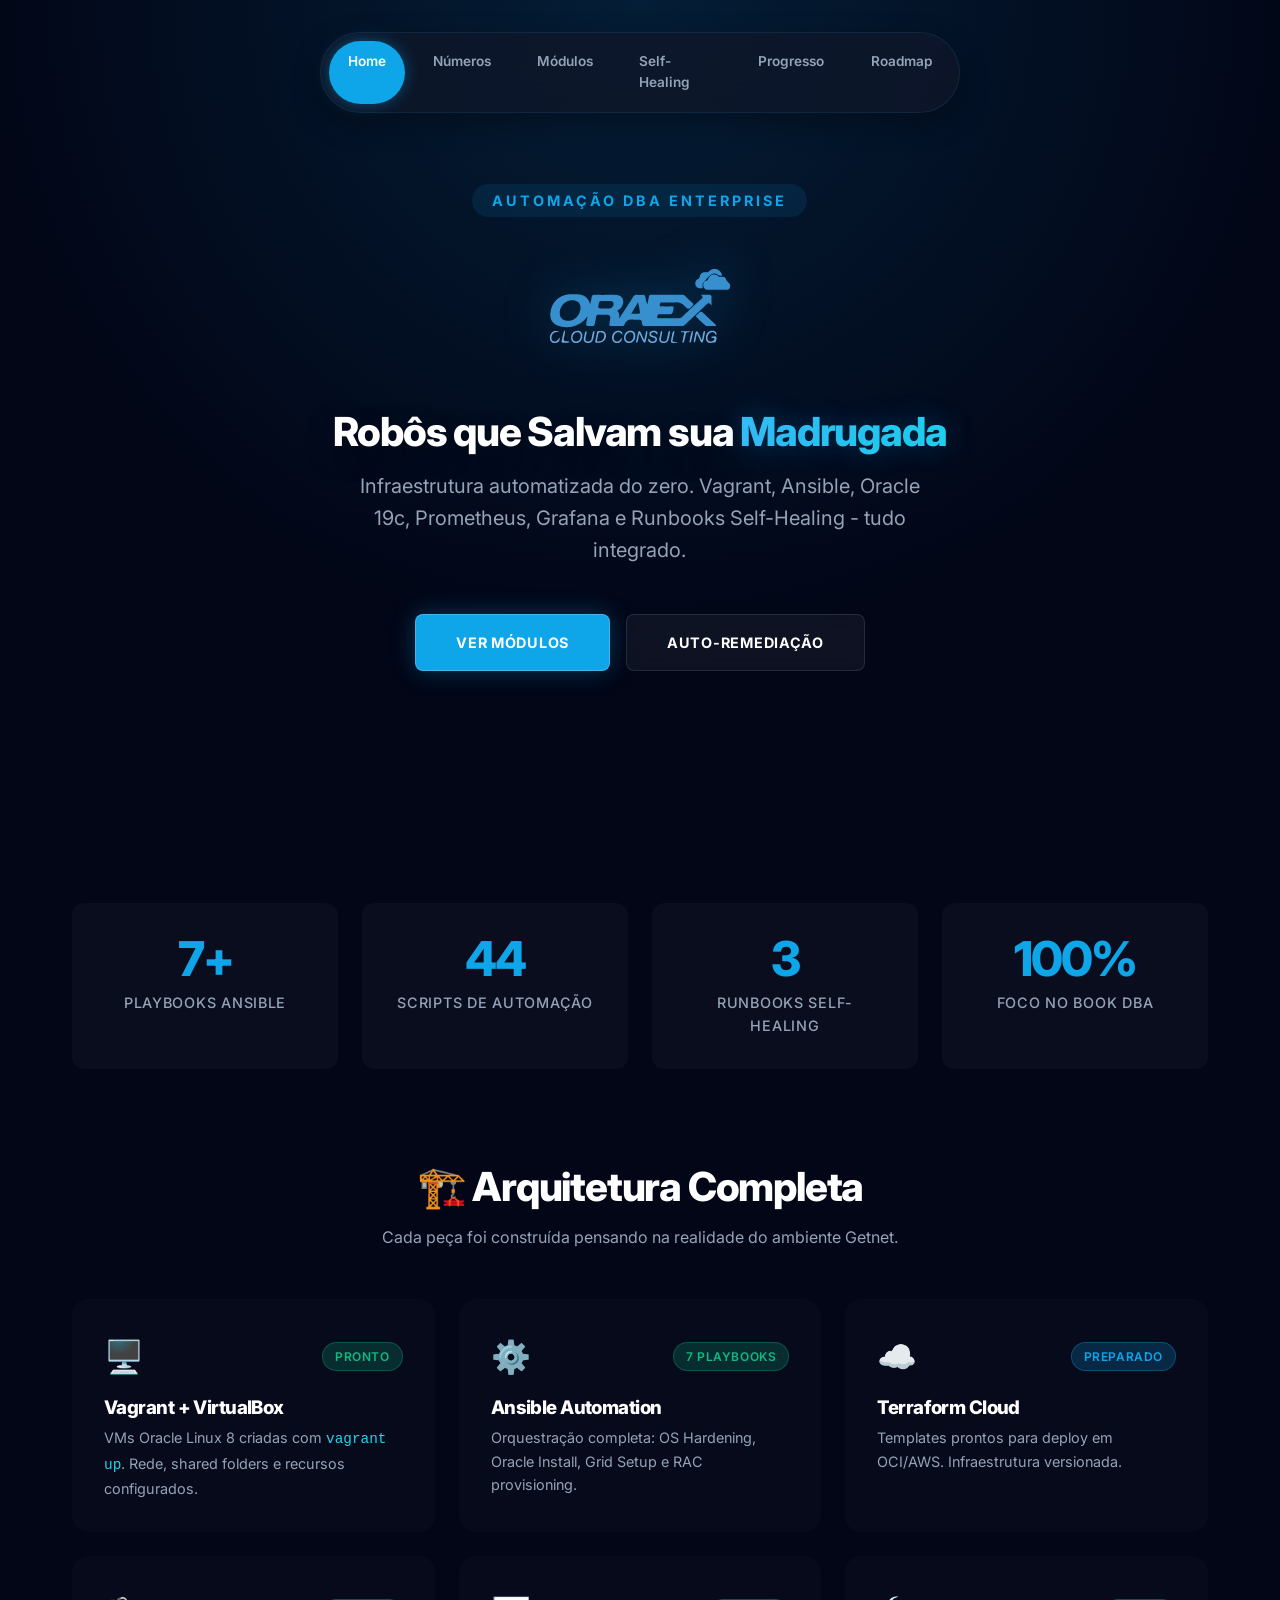
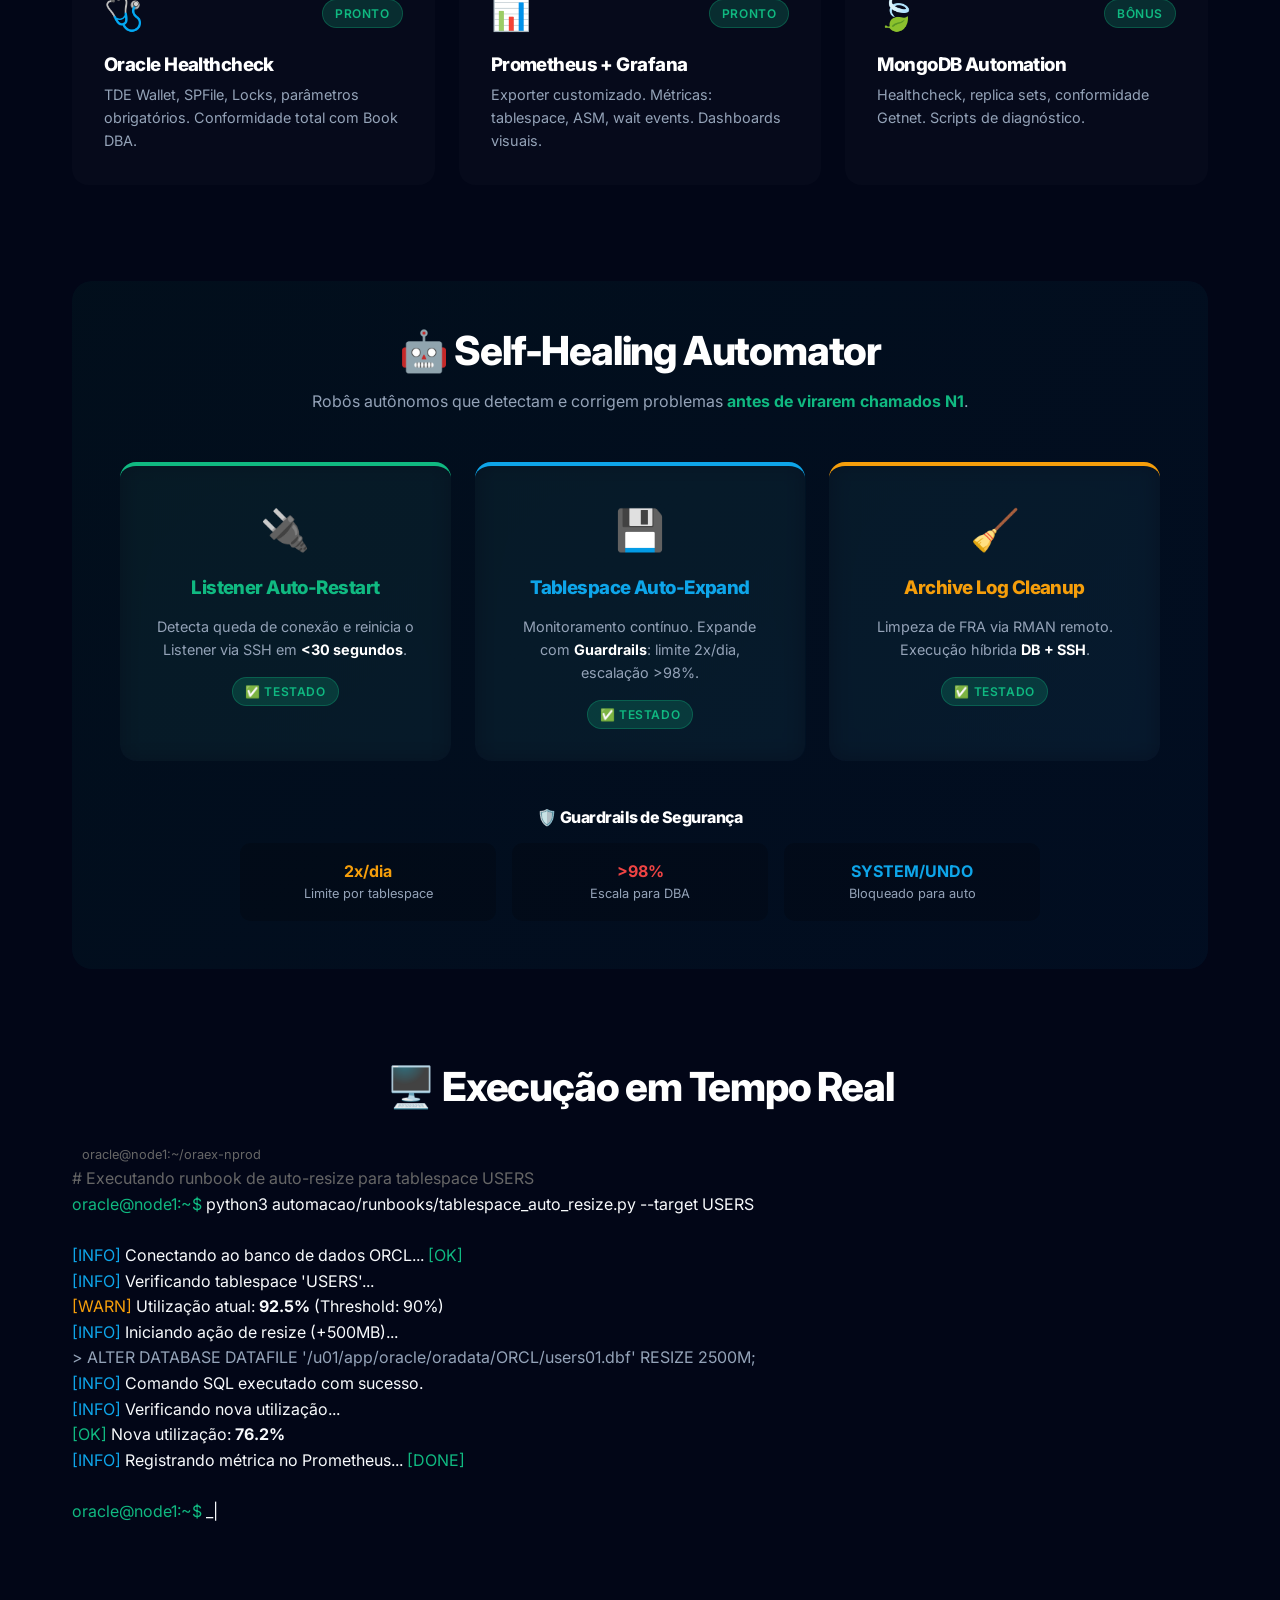
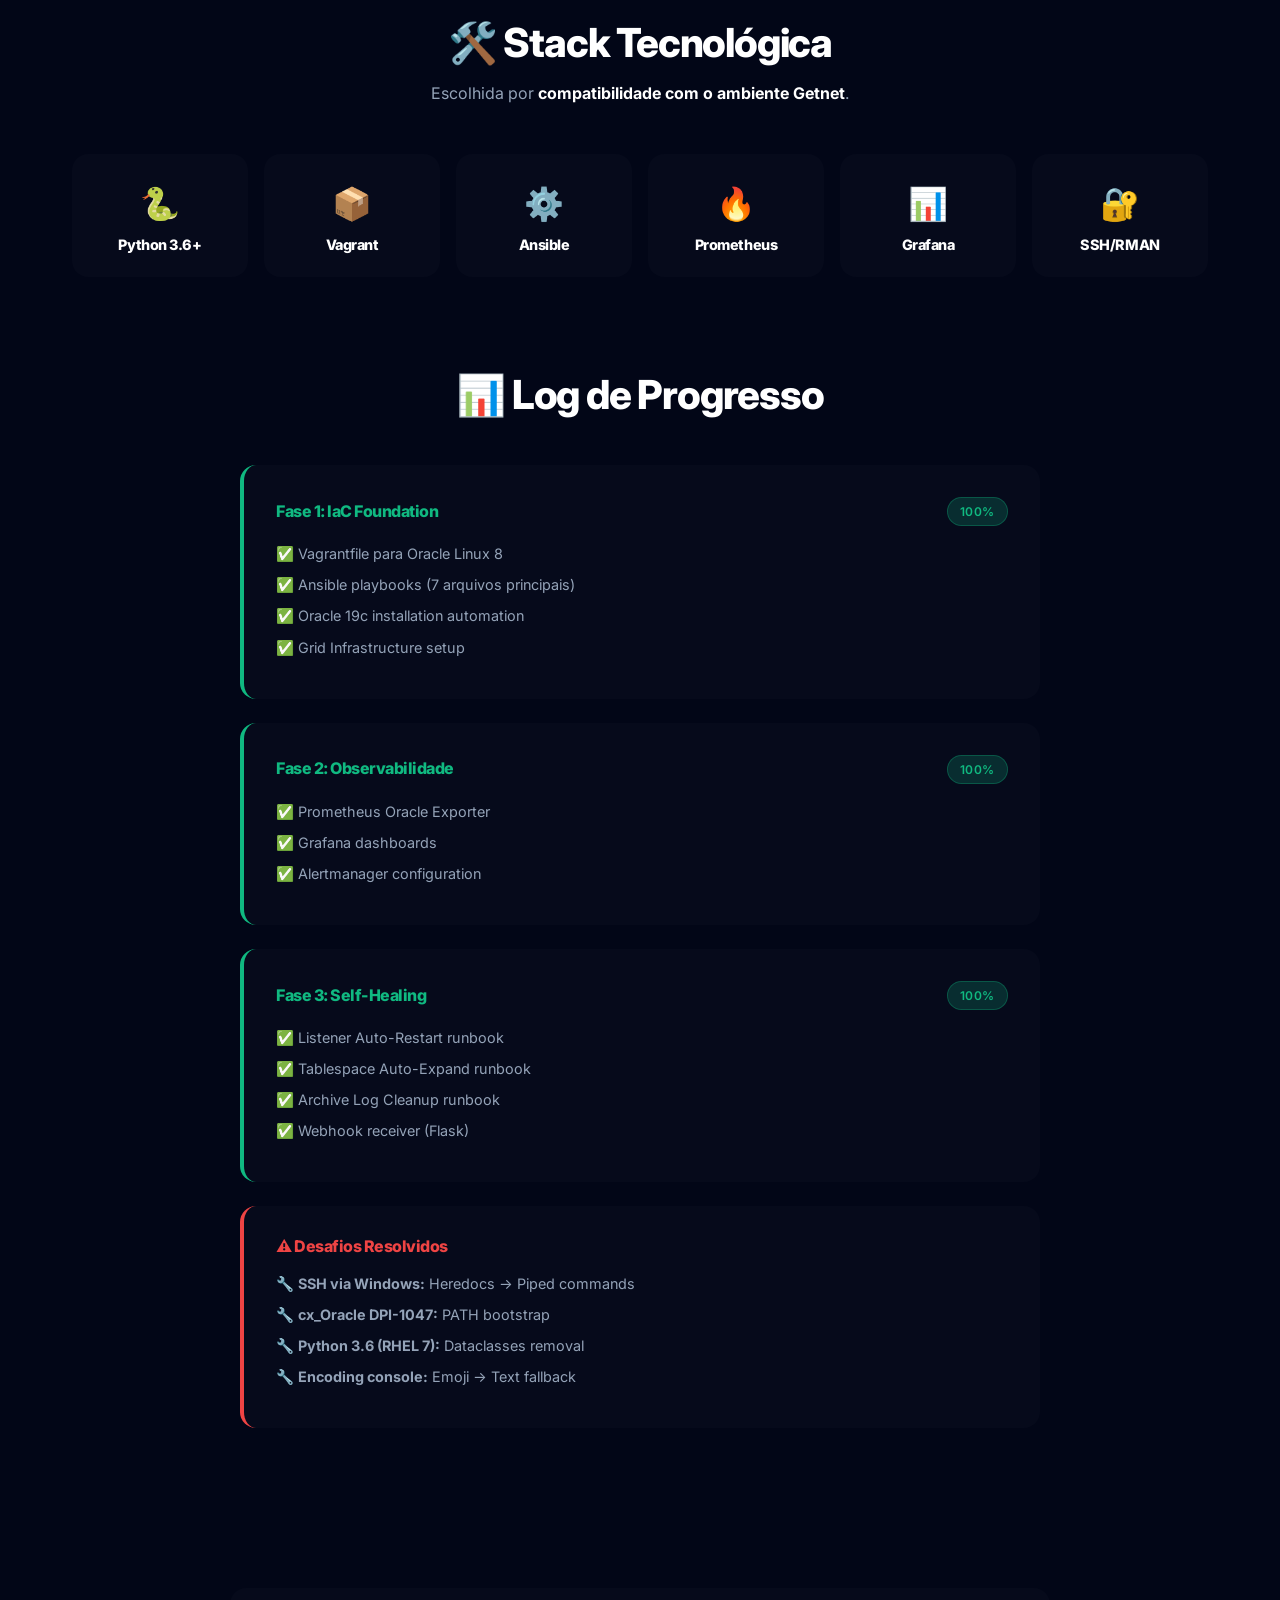
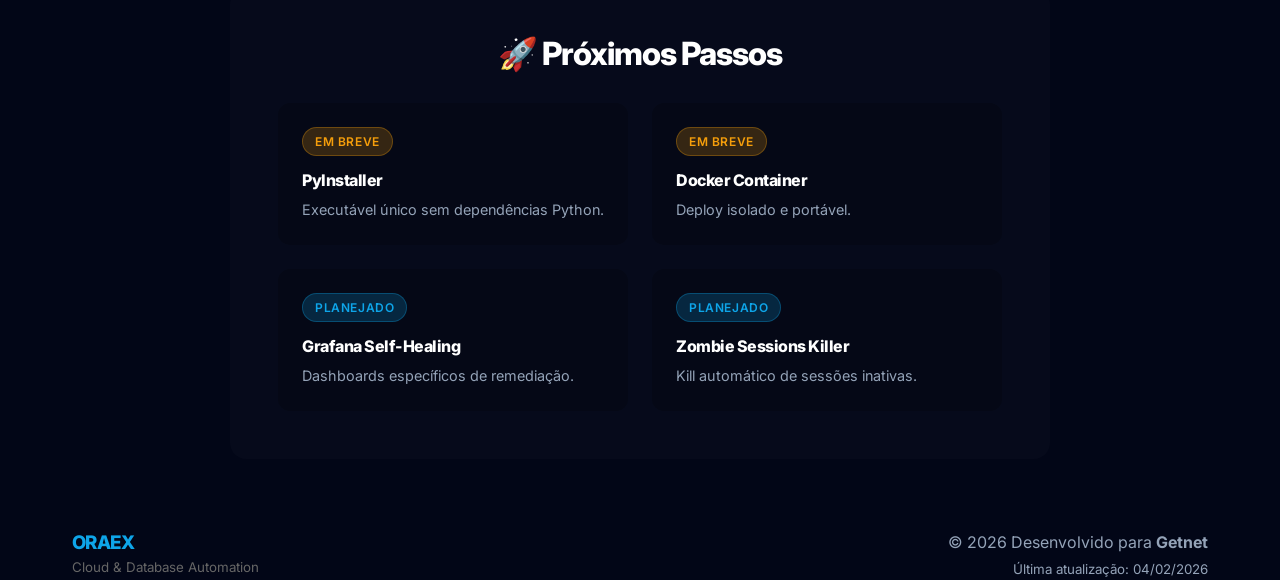
==== commit f67b2897: "feat(site): Restore Terminal Simulator with active log" ====
--- a/presentation_site/index.html
+++ b/presentation_site/index.html
@@ -366,6 +366,52 @@
             </div>
         </section>
 
+        <!-- LIVE TERMINAL SIMULATOR -->
+        <section class="animate-entrance" style="margin-bottom: 6rem;">
+            <h2 style="font-size: 2.5rem; margin-bottom: 2rem; text-align: center;">🖥️ Execução em Tempo Real</h2>
+            <div class="terminal">
+                <div class="terminal-header">
+                    <div class="dot red"></div>
+                    <div class="dot yellow"></div>
+                    <div class="dot green"></div>
+                    <span
+                        style="font-family: 'Inter', sans-serif; font-size: 0.8rem; color: #666; margin-left: 10px;">oracle@node1:~/oraex-nprod</span>
+                </div>
+                <div style="line-height: 1.6;">
+                    <span style="color: #666;"># Executando runbook de auto-resize para tablespace USERS</span><br>
+                    <span style="color: var(--success);">oracle@node1:~$</span> python3
+                    automacao/runbooks/tablespace_auto_resize.py --target USERS<br>
+                    <br>
+                    <span style="color: var(--primary);">[INFO]</span> Conectando ao banco de dados ORCL... <span
+                        style="color: var(--success);">[OK]</span><br>
+                    <span style="color: var(--primary);">[INFO]</span> Verificando tablespace 'USERS'...<br>
+                    <span style="color: var(--warning);">[WARN]</span> Utilização atual: <strong>92.5%</strong>
+                    (Threshold: 90%)<br>
+                    <span style="color: var(--primary);">[INFO]</span> Iniciando ação de resize (+500MB)...<br>
+                    <span style="color: #94a3b8;">&gt; ALTER DATABASE DATAFILE
+                        '/u01/app/oracle/oradata/ORCL/users01.dbf' RESIZE 2500M;</span><br>
+                    <span style="color: var(--primary);">[INFO]</span> Comando SQL executado com sucesso.<br>
+                    <span style="color: var(--primary);">[INFO]</span> Verificando nova utilização...<br>
+                    <span style="color: var(--success);">[OK]</span> Nova utilização: <strong>76.2%</strong><br>
+                    <span style="color: var(--primary);">[INFO]</span> Registrando métrica no Prometheus... <span
+                        style="color: var(--success);">[DONE]</span><br>
+                    <br>
+                    <span style="color: var(--success);">oracle@node1:~$</span> _<span class="blink">|</span>
+                </div>
+            </div>
+            <style>
+                .blink {
+                    animation: blinker 1s linear infinite;
+                }
+
+                @keyframes blinker {
+                    50% {
+                        opacity: 0;
+                    }
+                }
+            </style>
+        </section>
+
         <!-- TECH STACK -->
         <section class="animate-entrance" style="margin-bottom: 6rem;">
             <h2 style="font-size: 2.5rem; margin-bottom: 1rem; text-align: center;">🛠️ Stack Tecnológica</h2>
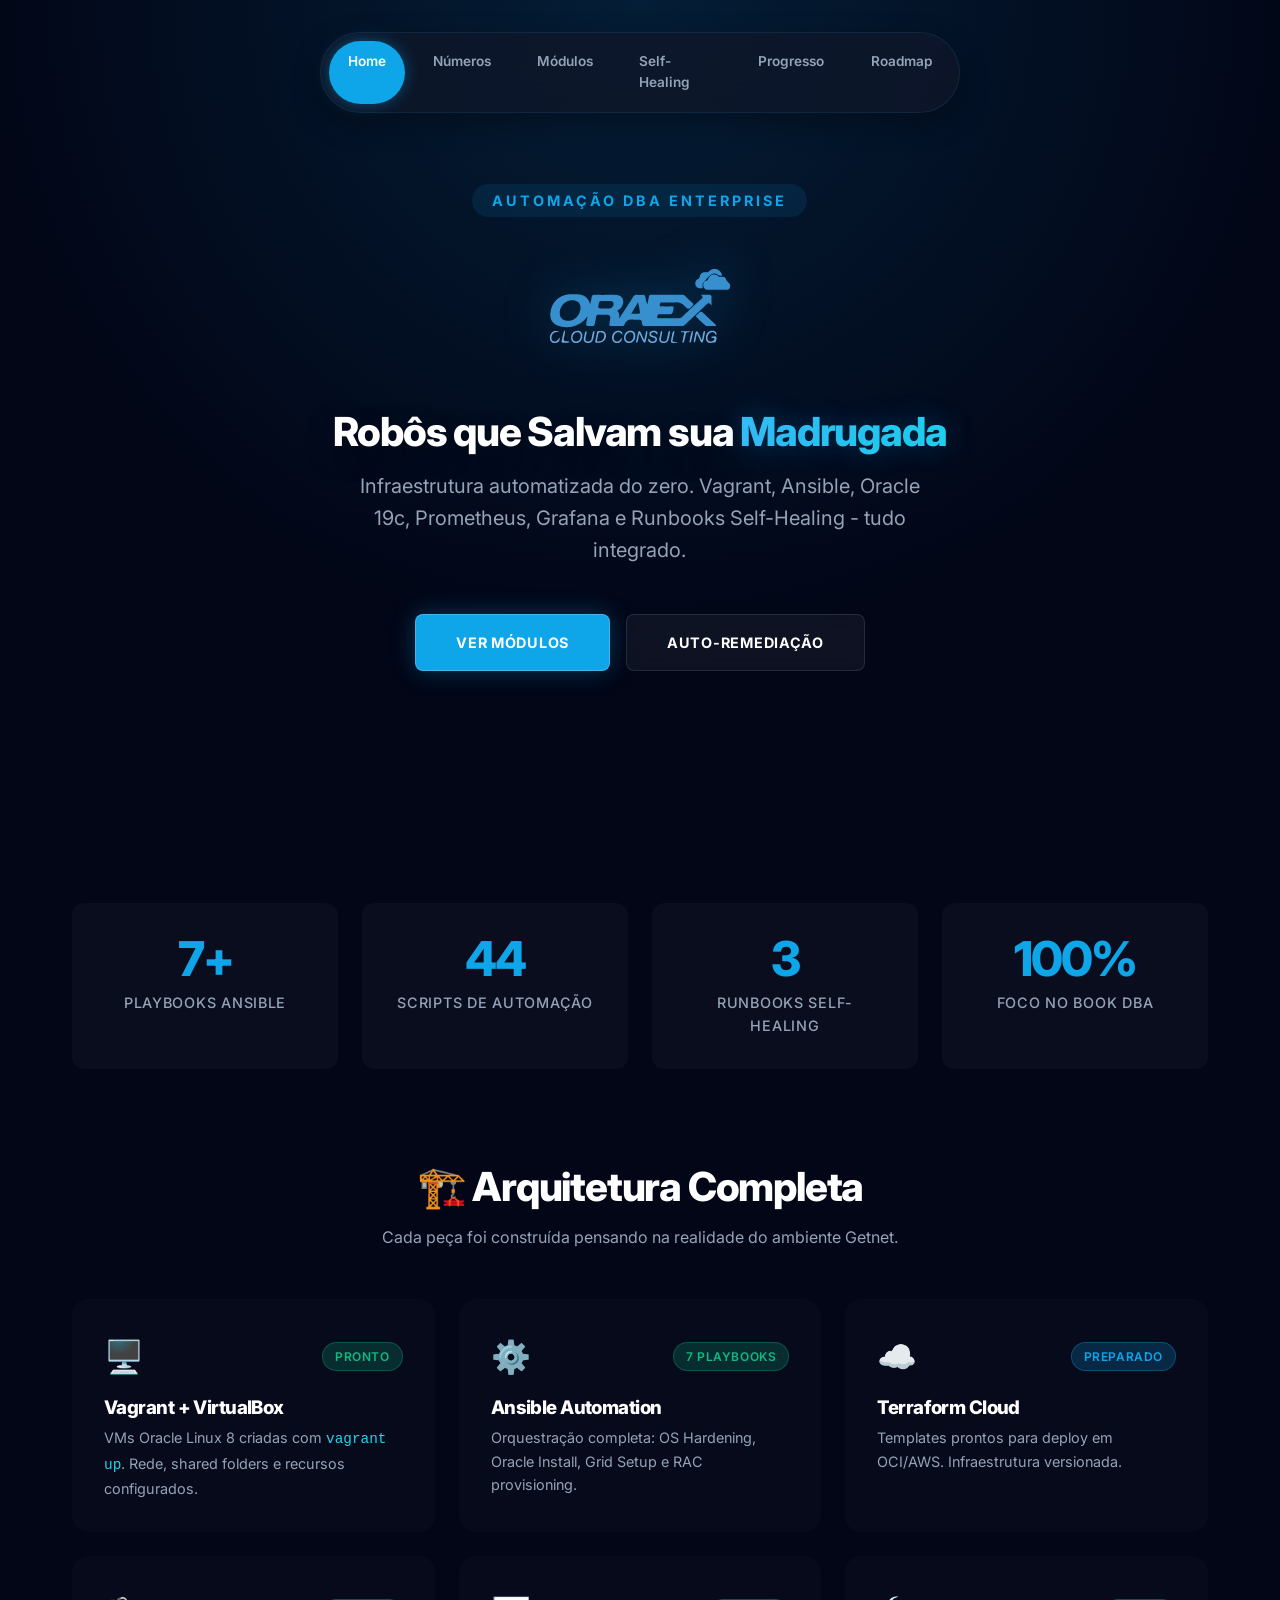
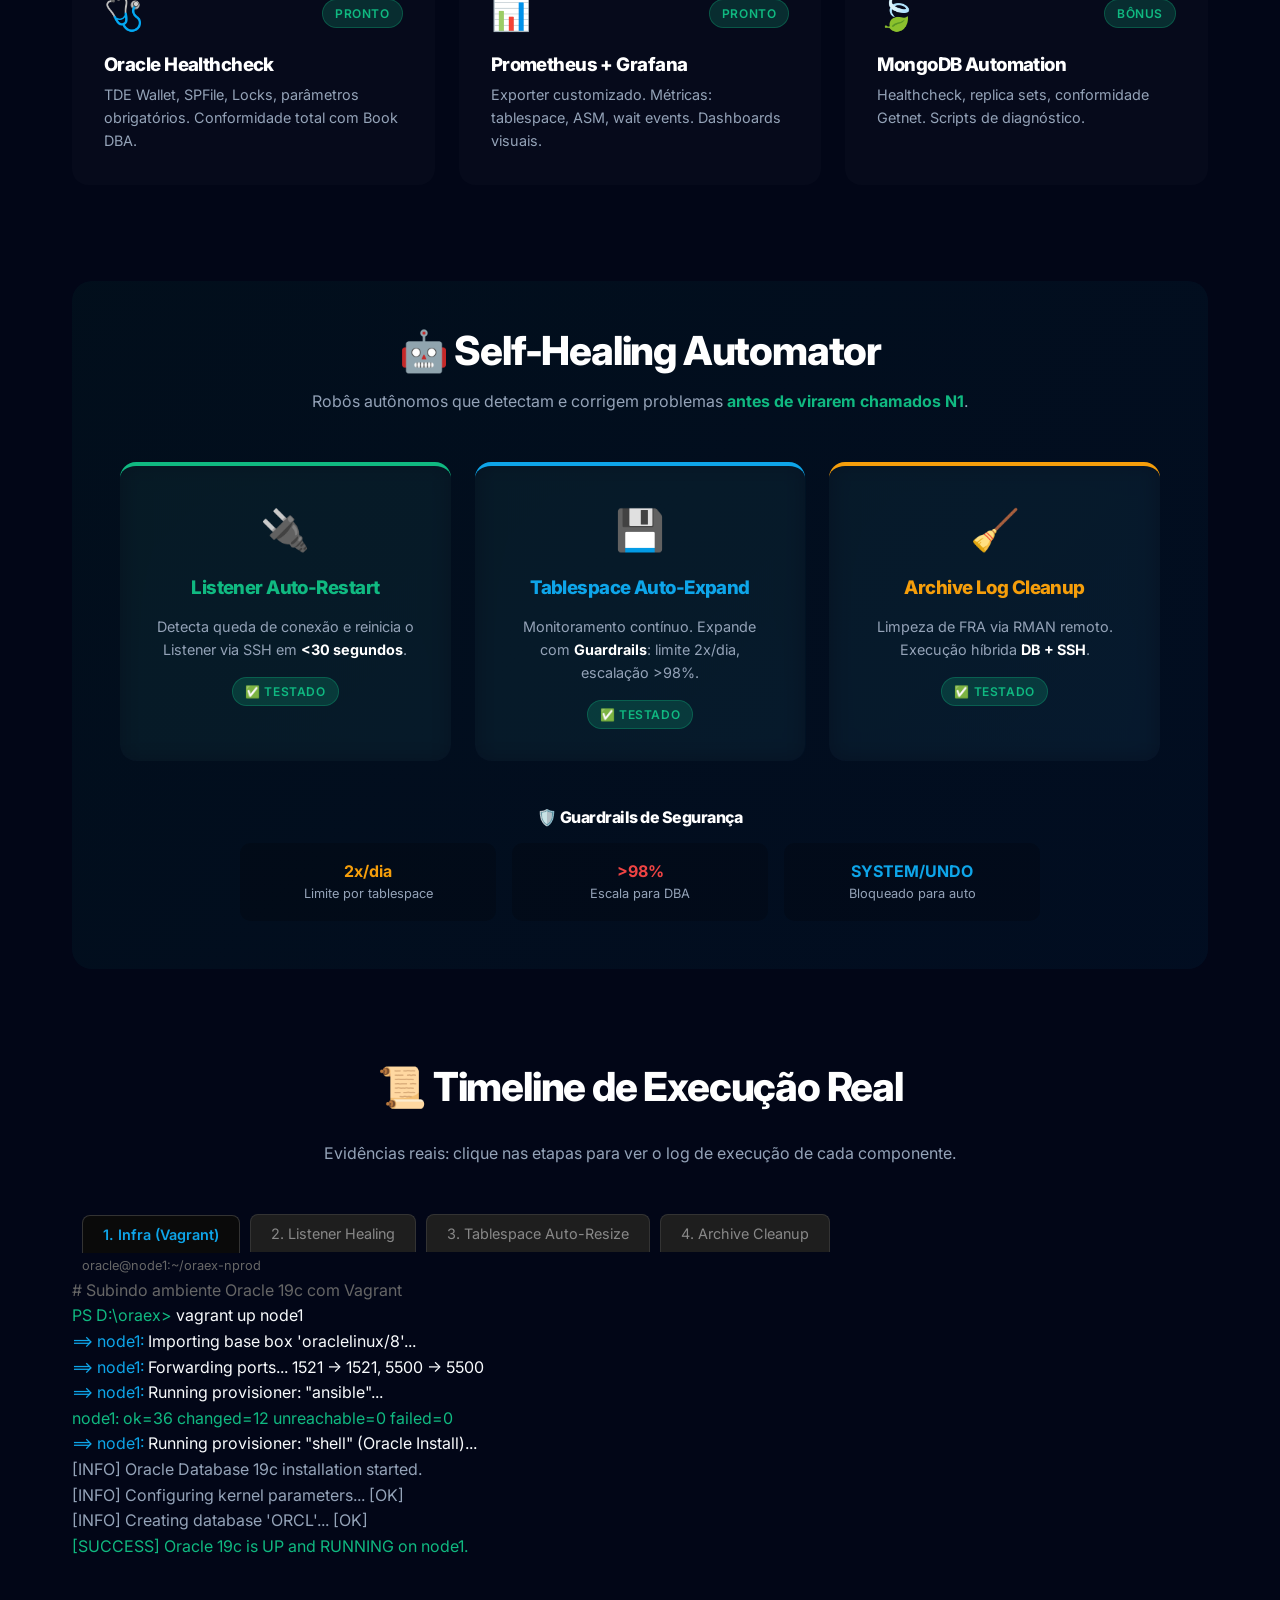
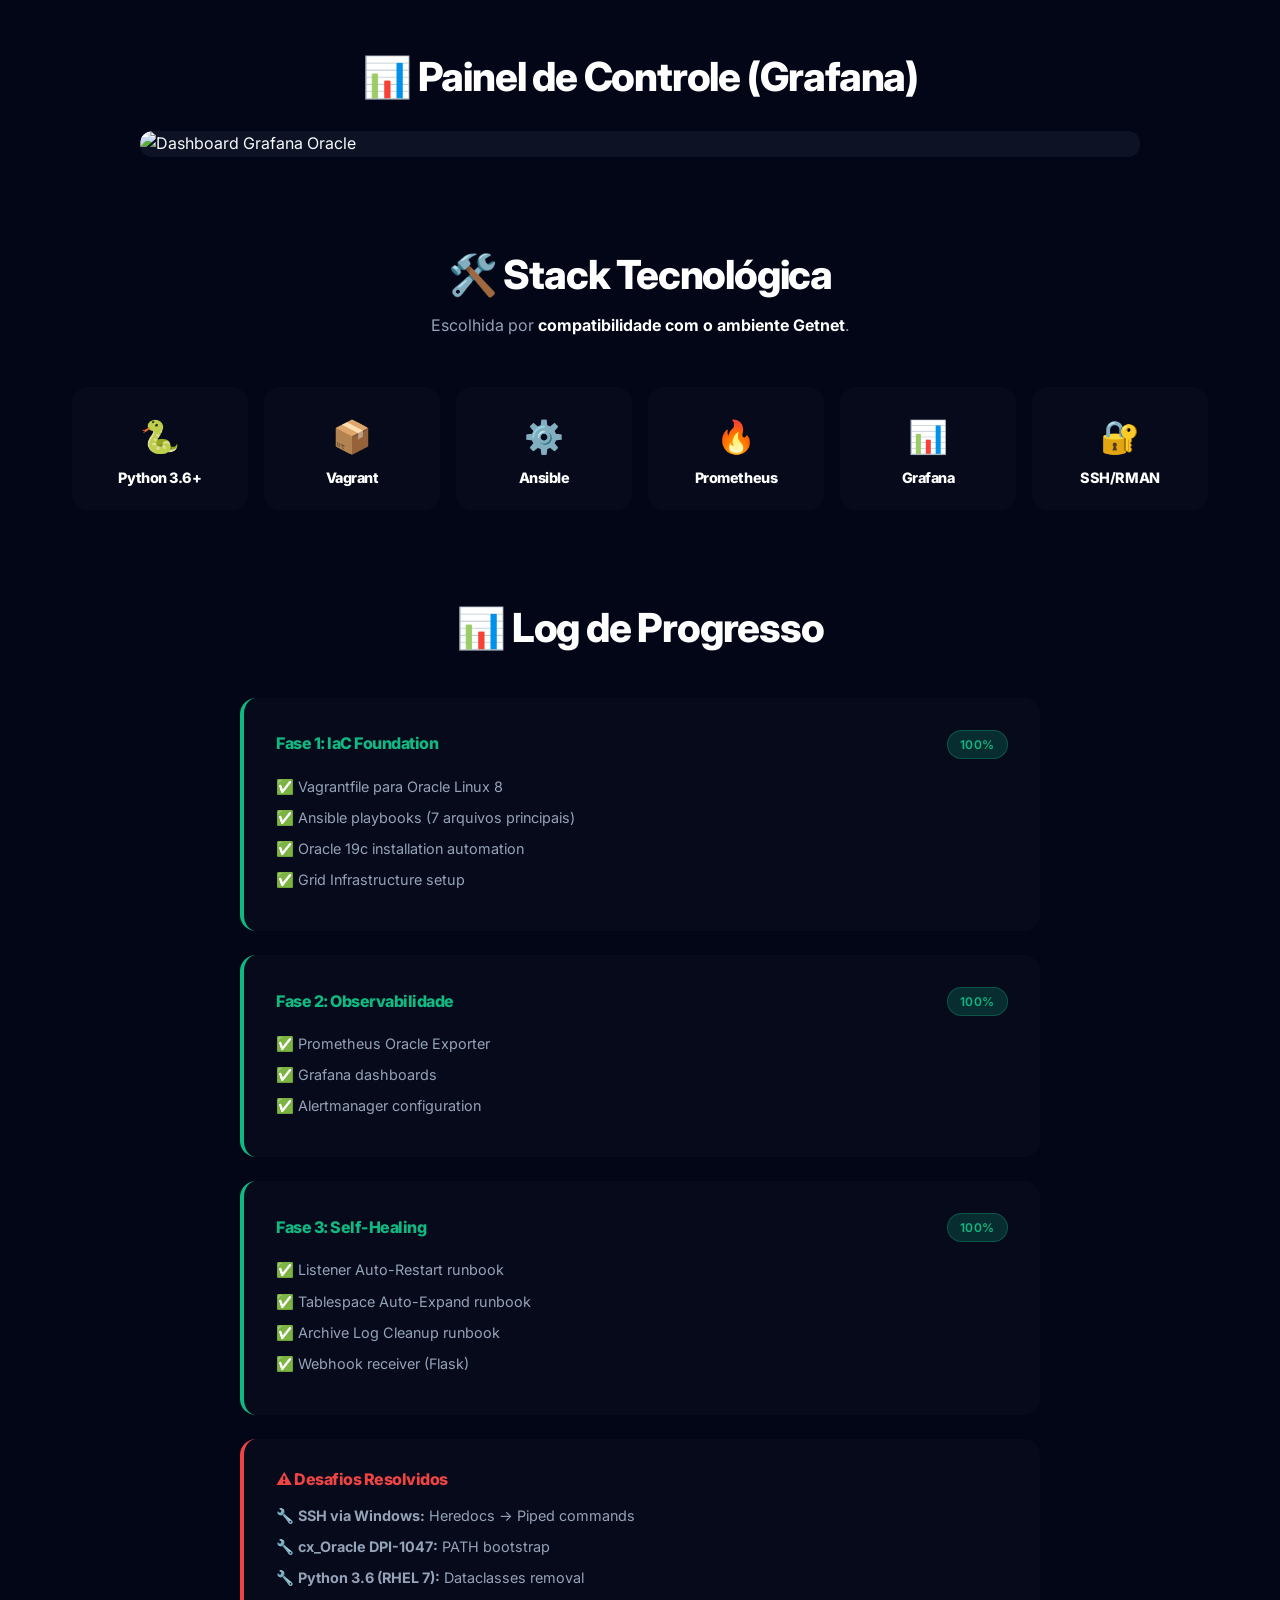
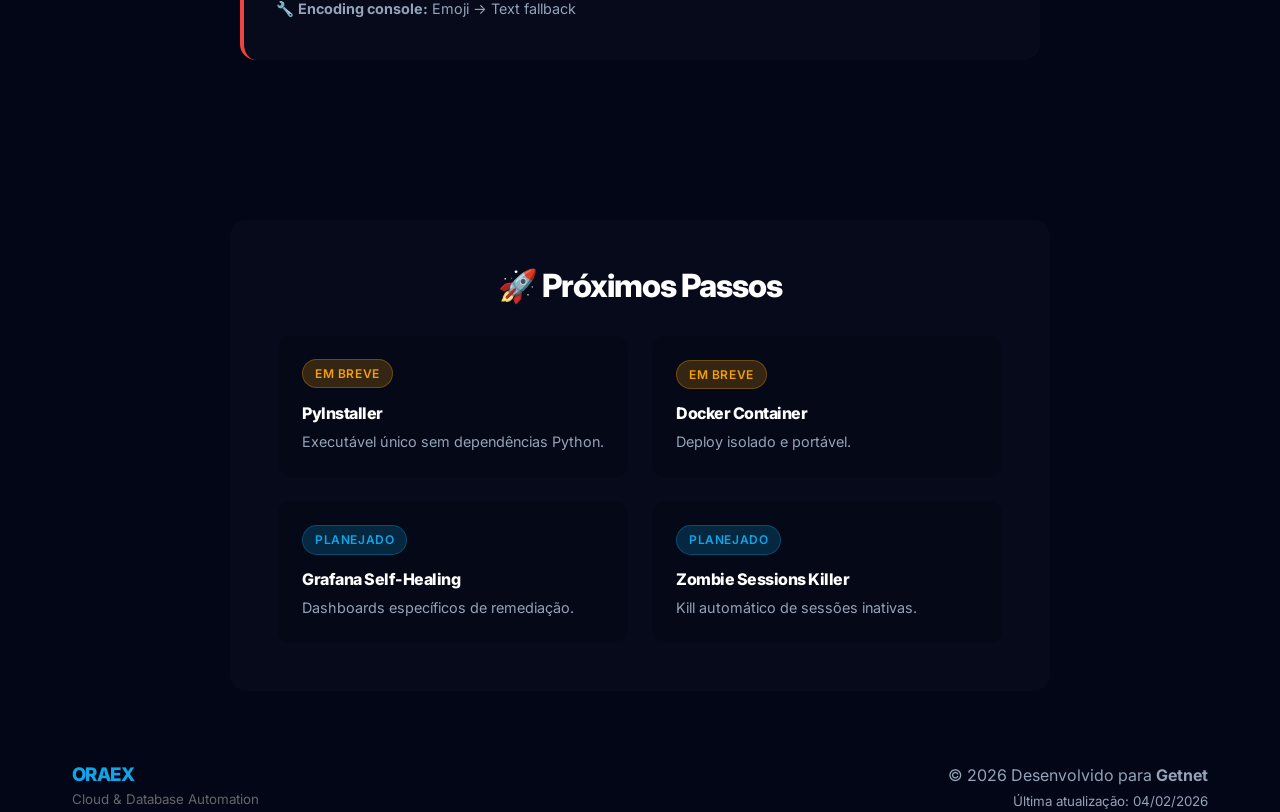
==== commit 3138eeea: "feat(site): Add Interactive Audit Timeline + Grafana Dashboard" ====
--- a/presentation_site/index.html
+++ b/presentation_site/index.html
@@ -366,50 +366,175 @@
             </div>
         </section>
 
-        <!-- LIVE TERMINAL SIMULATOR -->
+        <!-- AUDIT LOG TIMELINE (NEW!) -->
         <section class="animate-entrance" style="margin-bottom: 6rem;">
-            <h2 style="font-size: 2.5rem; margin-bottom: 2rem; text-align: center;">🖥️ Execução em Tempo Real</h2>
-            <div class="terminal">
-                <div class="terminal-header">
-                    <div class="dot red"></div>
-                    <div class="dot yellow"></div>
-                    <div class="dot green"></div>
-                    <span
-                        style="font-family: 'Inter', sans-serif; font-size: 0.8rem; color: #666; margin-left: 10px;">oracle@node1:~/oraex-nprod</span>
-                </div>
-                <div style="line-height: 1.6;">
-                    <span style="color: #666;"># Executando runbook de auto-resize para tablespace USERS</span><br>
-                    <span style="color: var(--success);">oracle@node1:~$</span> python3
-                    automacao/runbooks/tablespace_auto_resize.py --target USERS<br>
-                    <br>
-                    <span style="color: var(--primary);">[INFO]</span> Conectando ao banco de dados ORCL... <span
-                        style="color: var(--success);">[OK]</span><br>
-                    <span style="color: var(--primary);">[INFO]</span> Verificando tablespace 'USERS'...<br>
-                    <span style="color: var(--warning);">[WARN]</span> Utilização atual: <strong>92.5%</strong>
-                    (Threshold: 90%)<br>
-                    <span style="color: var(--primary);">[INFO]</span> Iniciando ação de resize (+500MB)...<br>
-                    <span style="color: #94a3b8;">&gt; ALTER DATABASE DATAFILE
-                        '/u01/app/oracle/oradata/ORCL/users01.dbf' RESIZE 2500M;</span><br>
-                    <span style="color: var(--primary);">[INFO]</span> Comando SQL executado com sucesso.<br>
-                    <span style="color: var(--primary);">[INFO]</span> Verificando nova utilização...<br>
-                    <span style="color: var(--success);">[OK]</span> Nova utilização: <strong>76.2%</strong><br>
-                    <span style="color: var(--primary);">[INFO]</span> Registrando métrica no Prometheus... <span
-                        style="color: var(--success);">[DONE]</span><br>
-                    <br>
-                    <span style="color: var(--success);">oracle@node1:~$</span> _<span class="blink">|</span>
-                </div>
-            </div>
+            <h2 style="font-size: 2.5rem; margin-bottom: 2rem; text-align: center;">📜 Timeline de Execução Real</h2>
+            <p style="text-align: center; color: var(--text-muted); margin-bottom: 3rem;">
+                Evidências reais: clique nas etapas para ver o log de execução de cada componente.
+            </p>
+
+            <div class="terminal-container">
+                <!-- Tabs -->
+                <div class="terminal-tabs">
+                    <button class="term-tab active" onclick="switchTerm('infra')">1. Infra (Vagrant)</button>
+                    <button class="term-tab" onclick="switchTerm('listener')">2. Listener Healing</button>
+                    <button class="term-tab" onclick="switchTerm('tbs')">3. Tablespace Auto-Resize</button>
+                    <button class="term-tab" onclick="switchTerm('archive')">4. Archive Cleanup</button>
+                </div>
+
+                <!-- Terminal Body -->
+                <div class="terminal">
+                    <div class="terminal-header">
+                        <div class="dot red"></div>
+                        <div class="dot yellow"></div>
+                        <div class="dot green"></div>
+                        <span id="term-title"
+                            style="font-family: 'Inter', sans-serif; font-size: 0.8rem; color: #666; margin-left: 10px;">oracle@node1:~/oraex-nprod</span>
+                    </div>
+
+                    <!-- LOG: INFRA -->
+                    <div id="log-infra" class="term-log" style="display: block;">
+                        <span style="color: #666;"># Subindo ambiente Oracle 19c com Vagrant</span><br>
+                        <span style="color: var(--success);">PS D:\oraex></span> vagrant up node1<br>
+                        <span style="color: var(--primary);">==> node1:</span> Importing base box 'oraclelinux/8'...<br>
+                        <span style="color: var(--primary);">==> node1:</span> Forwarding ports... 1521 -> 1521, 5500 ->
+                        5500<br>
+                        <span style="color: var(--primary);">==> node1:</span> Running provisioner: "ansible"...<br>
+                        <span style="color: var(--success);"> node1: ok=36 changed=12 unreachable=0 failed=0</span><br>
+                        <span style="color: var(--primary);">==> node1:</span> Running provisioner: "shell" (Oracle
+                        Install)...<br>
+                        <span style="color: #94a3b8;">[INFO] Oracle Database 19c installation started.</span><br>
+                        <span style="color: #94a3b8;">[INFO] Configuring kernel parameters... [OK]</span><br>
+                        <span style="color: #94a3b8;">[INFO] Creating database 'ORCL'... [OK]</span><br>
+                        <span style="color: var(--success);">[SUCCESS] Oracle 19c is UP and RUNNING on node1.</span>
+                    </div>
+
+                    <!-- LOG: LISTENER -->
+                    <div id="log-listener" class="term-log" style="display: none;">
+                        <span style="color: #666;"># Teste de queda do Listener (Simulação)</span><br>
+                        <span style="color: var(--success);">oracle@node1:~$</span> lsnrctl stop LISTENER<br>
+                        <span style="color: #94a3b8;">The command completed successfully</span><br>
+                        <br>
+                        <span style="color: #666;"># Automação detecta a falha em &lt;10s</span><br>
+                        <span style="color: var(--success);">oracle@node1:~$</span> python3
+                        runbooks/listener_auto_restart.py<br>
+                        <span style="color: var(--danger);">[CRITICAL]</span> TNS-12541: TNS:no listener. Falha de
+                        conexão detectada.<br>
+                        <span style="color: var(--warning);">[WARN]</span> Listener 'LISTENER' parece estar DOWN.<br>
+                        <span style="color: var(--primary);">[INFO]</span> Tentando restart automático (Tentativa
+                        1/3)...<br>
+                        <span style="color: #94a3b8;">&gt; Executing: lsnrctl start LISTENER</span><br>
+                        <span style="color: var(--primary);">[INFO]</span> Comando enviado. Aguardando 5s...<br>
+                        <span style="color: var(--primary);">[INFO]</span> Re-testando conexão...<br>
+                        <span style="color: var(--success);">[OK]</span> Conexão restabelecida! Database está
+                        acessível.<br>
+                        <span style="color: var(--primary);">[INFO]</span> Incidente resolvido. Notificação enviada.
+                    </div>
+
+                    <!-- LOG: TABLESPACE -->
+                    <div id="log-tbs" class="term-log" style="display: none;">
+                        <span style="color: #666;"># Monitoramento de Espaço em Disco</span><br>
+                        <span style="color: var(--success);">oracle@node1:~$</span> python3
+                        runbooks/tablespace_auto_resize.py --target USERS<br>
+                        <br>
+                        <span style="color: var(--primary);">[INFO]</span> Conectando ao banco de dados ORCL... <span
+                            style="color: var(--success);">[OK]</span><br>
+                        <span style="color: var(--primary);">[INFO]</span> Verificando tablespace 'USERS'...<br>
+                        <span style="color: var(--warning);">[WARN]</span> Utilização atual: <strong>92.5%</strong>
+                        (Threshold: 90%)<br>
+                        <span style="color: var(--primary);">[INFO]</span> Guardrail Check: Auto-resize permitido? <span
+                            style="color: var(--success);">[SIM]</span><br>
+                        <span style="color: var(--primary);">[INFO]</span> Iniciando ação de resize (+500MB)...<br>
+                        <span style="color: #94a3b8;">&gt; ALTER DATABASE DATAFILE '.../users01.dbf' RESIZE
+                            2500M;</span><br>
+                        <span style="color: var(--primary);">[INFO]</span> Comando SQL executado com sucesso.<br>
+                        <span style="color: var(--primary);">[INFO]</span> Nova utilização: <strong>76.2%</strong> <span
+                            style="color: var(--success);">[SAFE]</span>
+                    </div>
+
+                    <!-- LOG: ARCHIVE -->
+                    <div id="log-archive" class="term-log" style="display: none;">
+                        <span style="color: #666;"># Limpeza de FRA (Fast Recovery Area)</span><br>
+                        <span style="color: var(--success);">oracle@node1:~$</span> python3
+                        runbooks/archive_cleanup.py<br>
+                        <br>
+                        <span style="color: var(--primary);">[INFO]</span> Verificando uso da FRA...<br>
+                        <span style="color: var(--warning);">[WARN]</span> FRA Usage: <strong>88%</strong> (Threshold:
+                        80%)<br>
+                        <span style="color: var(--primary);">[INFO]</span> Executando backup e limpeza via RMAN...<br>
+                        <span style="color: #94a3b8;">&gt; RMAN> backup archivelog all delete input;</span><br>
+                        <span style="color: #94a3b8;">... deletes all archived log files ...</span><br>
+                        <span style="color: var(--primary);">[INFO]</span> RMAN cleanup concluído.<br>
+                        <span style="color: var(--primary);">[INFO]</span> Verificando nova utilização FRA...<br>
+                        <span style="color: var(--success);">[OK]</span> FRA Usage: <strong>42%</strong>. Sistema
+                        saudável.
+                    </div>
+                </div>
+            </div>
+
+            <!-- TAB SCRIPT -->
+            <script>
+                function switchTerm(tabId) {
+                    // Hide all logs
+                    document.querySelectorAll('.term-log').forEach(el => el.style.display = 'none');
+                    // Show selected
+                    document.getElementById('log-' + tabId).style.display = 'block';
+
+                    // Update tabs styling
+                    document.querySelectorAll('.term-tab').forEach(el => el.classList.remove('active'));
+                    event.target.classList.add('active');
+                }
+            </script>
             <style>
-                .blink {
-                    animation: blinker 1s linear infinite;
+                .terminal-tabs {
+                    display: flex;
+                    gap: 10px;
+                    margin-bottom: 0;
+                    padding-left: 10px;
                 }
 
-                @keyframes blinker {
-                    50% {
-                        opacity: 0;
-                    }
+                .term-tab {
+                    background: #1e1e1e;
+                    color: #888;
+                    border: 1px solid #333;
+                    border-bottom: none;
+                    padding: 10px 20px;
+                    border-radius: 8px 8px 0 0;
+                    cursor: pointer;
+                    font-family: 'Inter', sans-serif;
+                    font-size: 0.9rem;
+                    transition: all 0.2s;
+                }
+
+                .term-tab:hover {
+                    background: #252525;
+                    color: #fff;
+                }
+
+                .term-tab.active {
+                    background: #0a0a0a;
+                    color: var(--primary);
+                    border-color: #333;
+                    font-weight: 600;
+                    position: relative;
+                    top: 1px;
+                    /* Cover border */
+                }
+
+                .terminal {
+                    border-top-left-radius: 0;
                 }
             </style>
+        </section>
+
+        <!-- DASHBOARD SHOWCASE -->
+        <section class="animate-entrance" style="margin-bottom: 6rem;">
+            <h2 style="font-size: 2.5rem; margin-bottom: 2rem; text-align: center;">📊 Painel de Controle (Grafana)</h2>
+            <div class="tech-card"
+                style="padding: 0; border: none; overflow: hidden; max-width: 1000px; margin: 0 auto;">
+                <img src="assets/grafana_dashboard.png" alt="Dashboard Grafana Oracle"
+                    style="width: 100%; display: block; border-radius: 12px; box-shadow: 0 0 50px rgba(0,0,0,0.5);">
+            </div>
         </section>
 
         <!-- TECH STACK -->
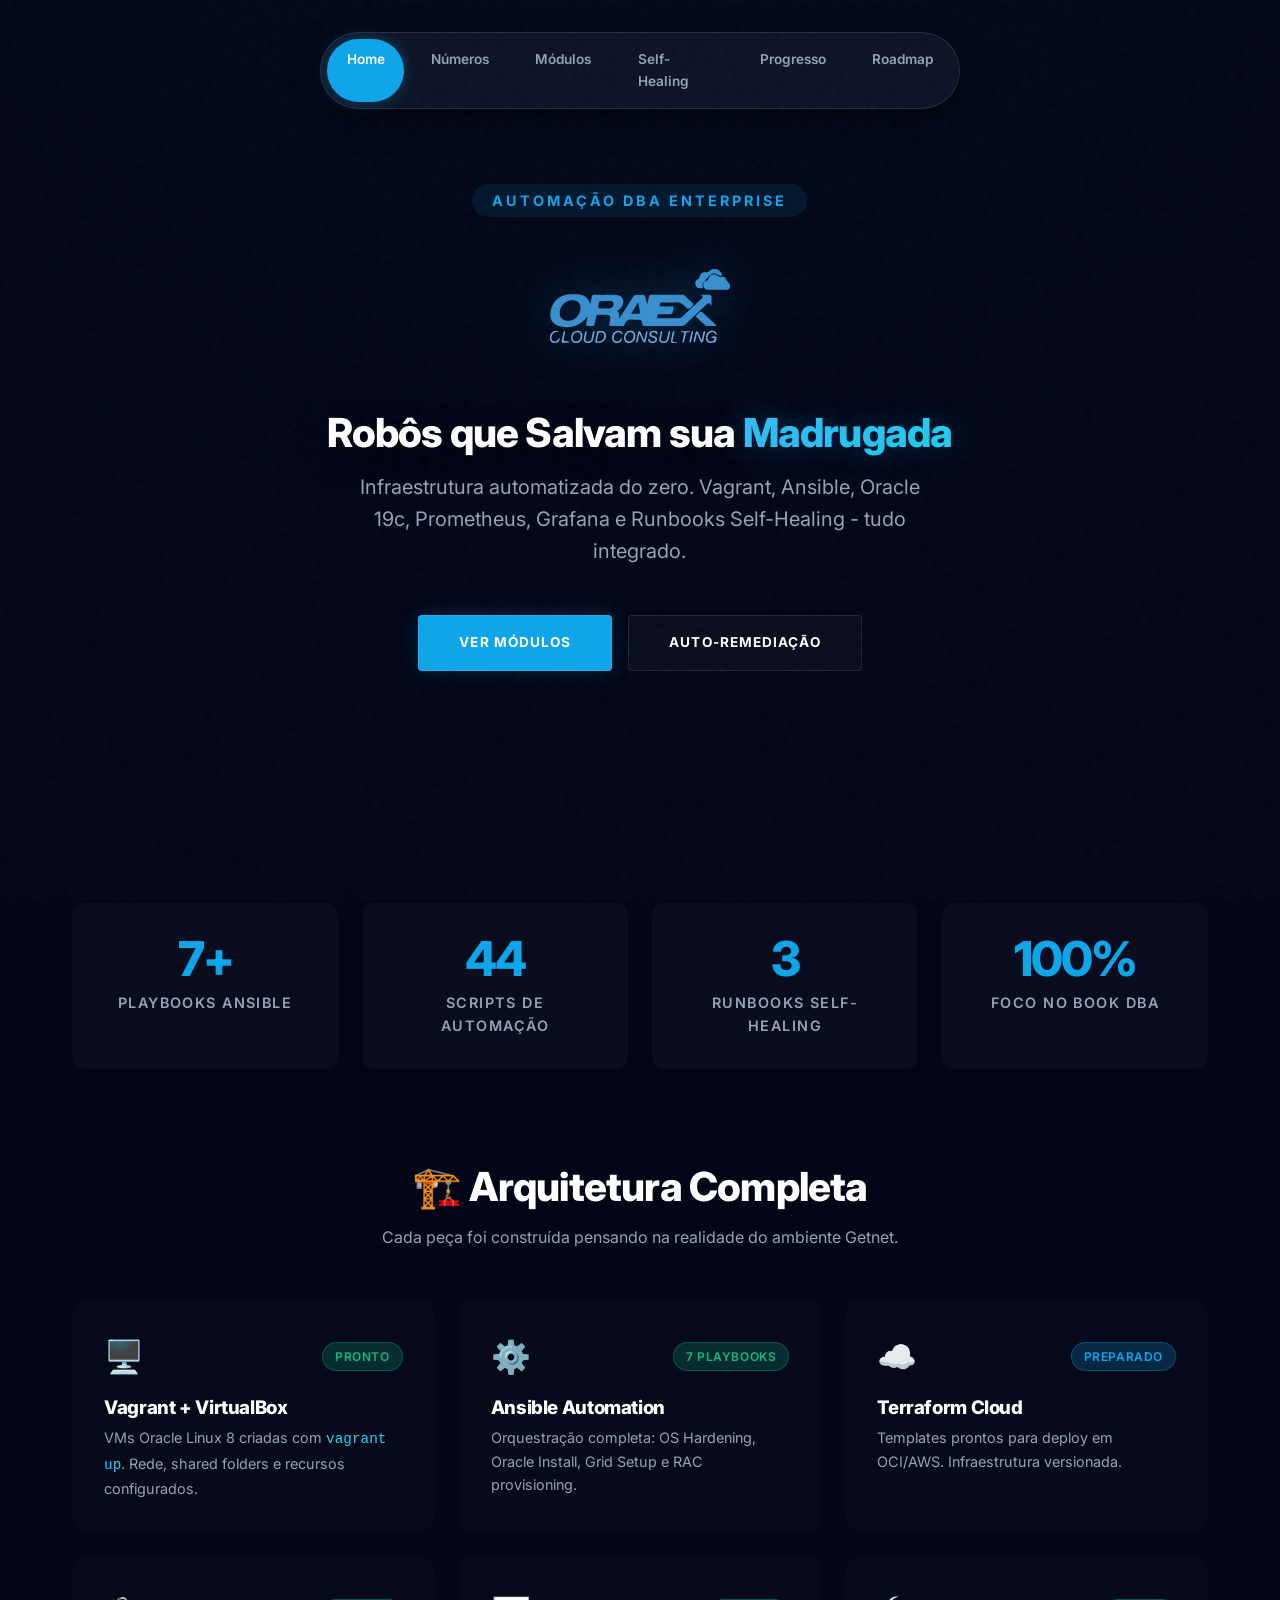
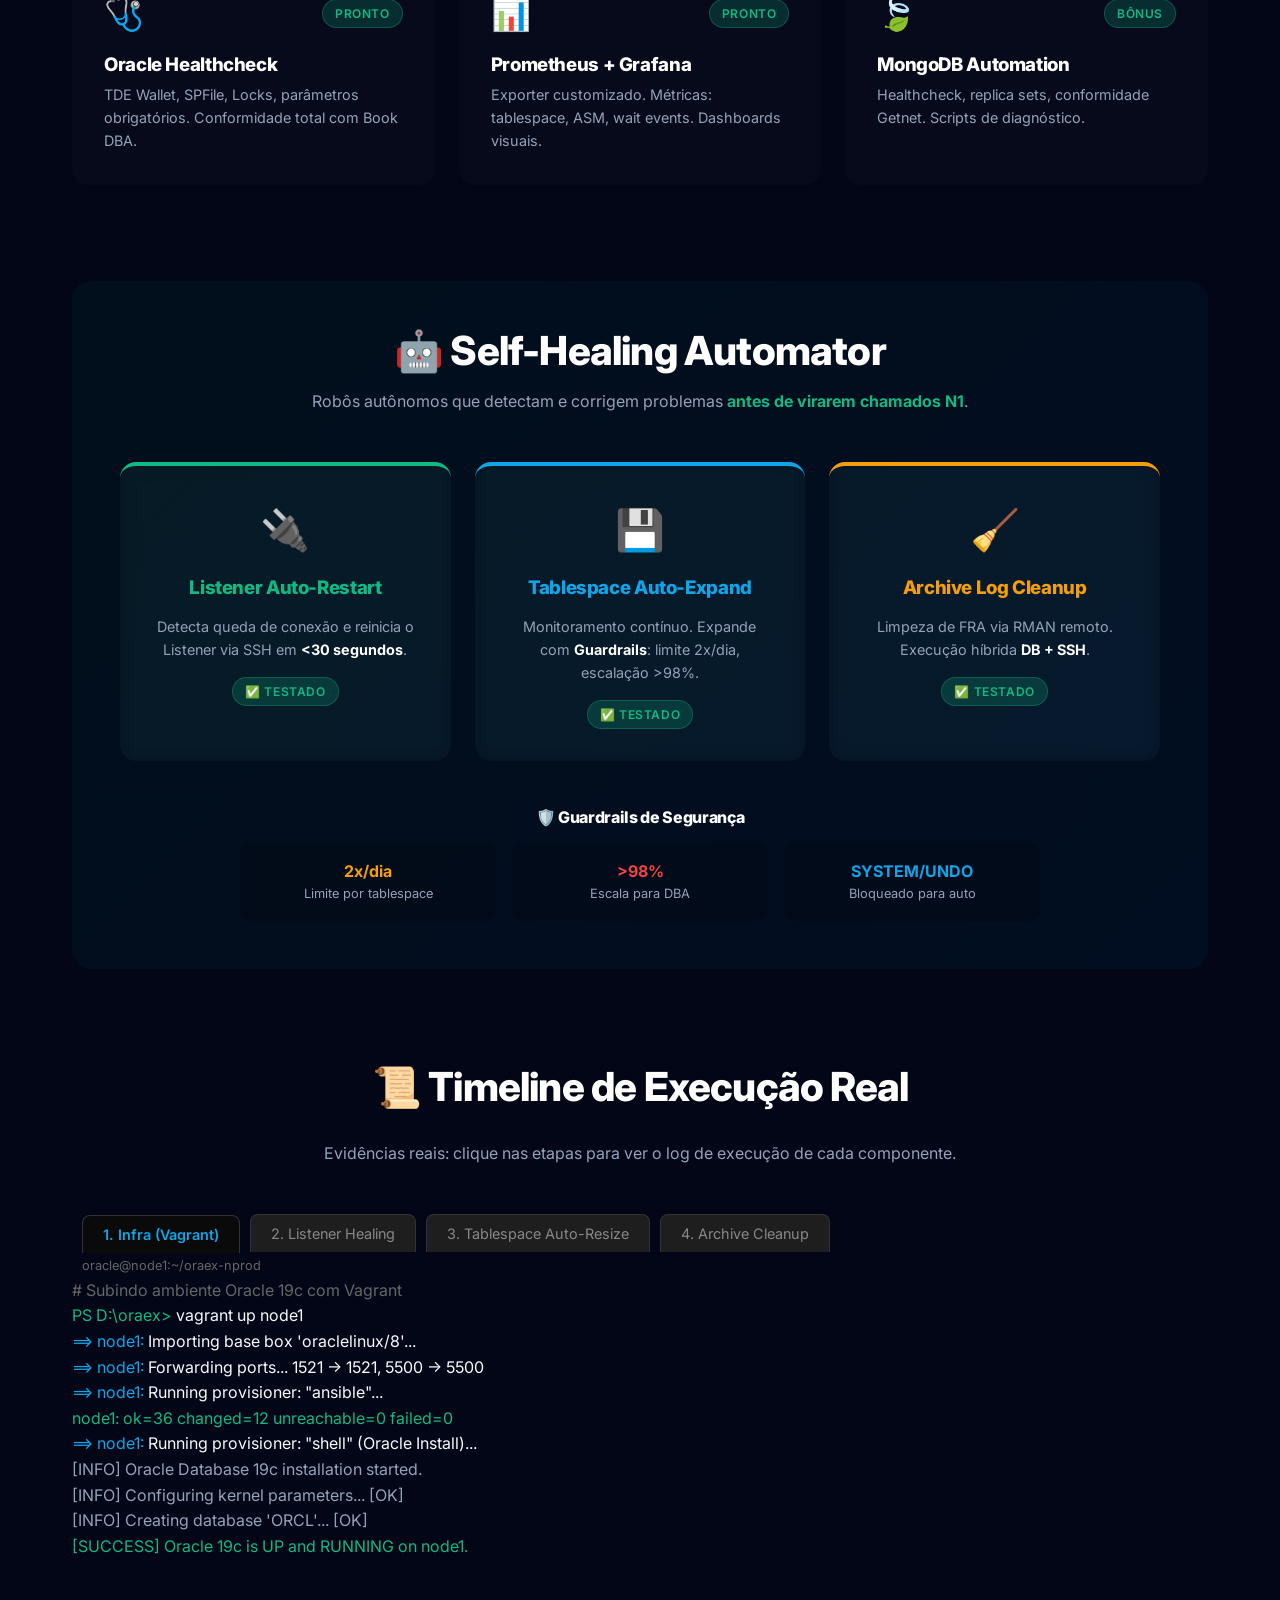
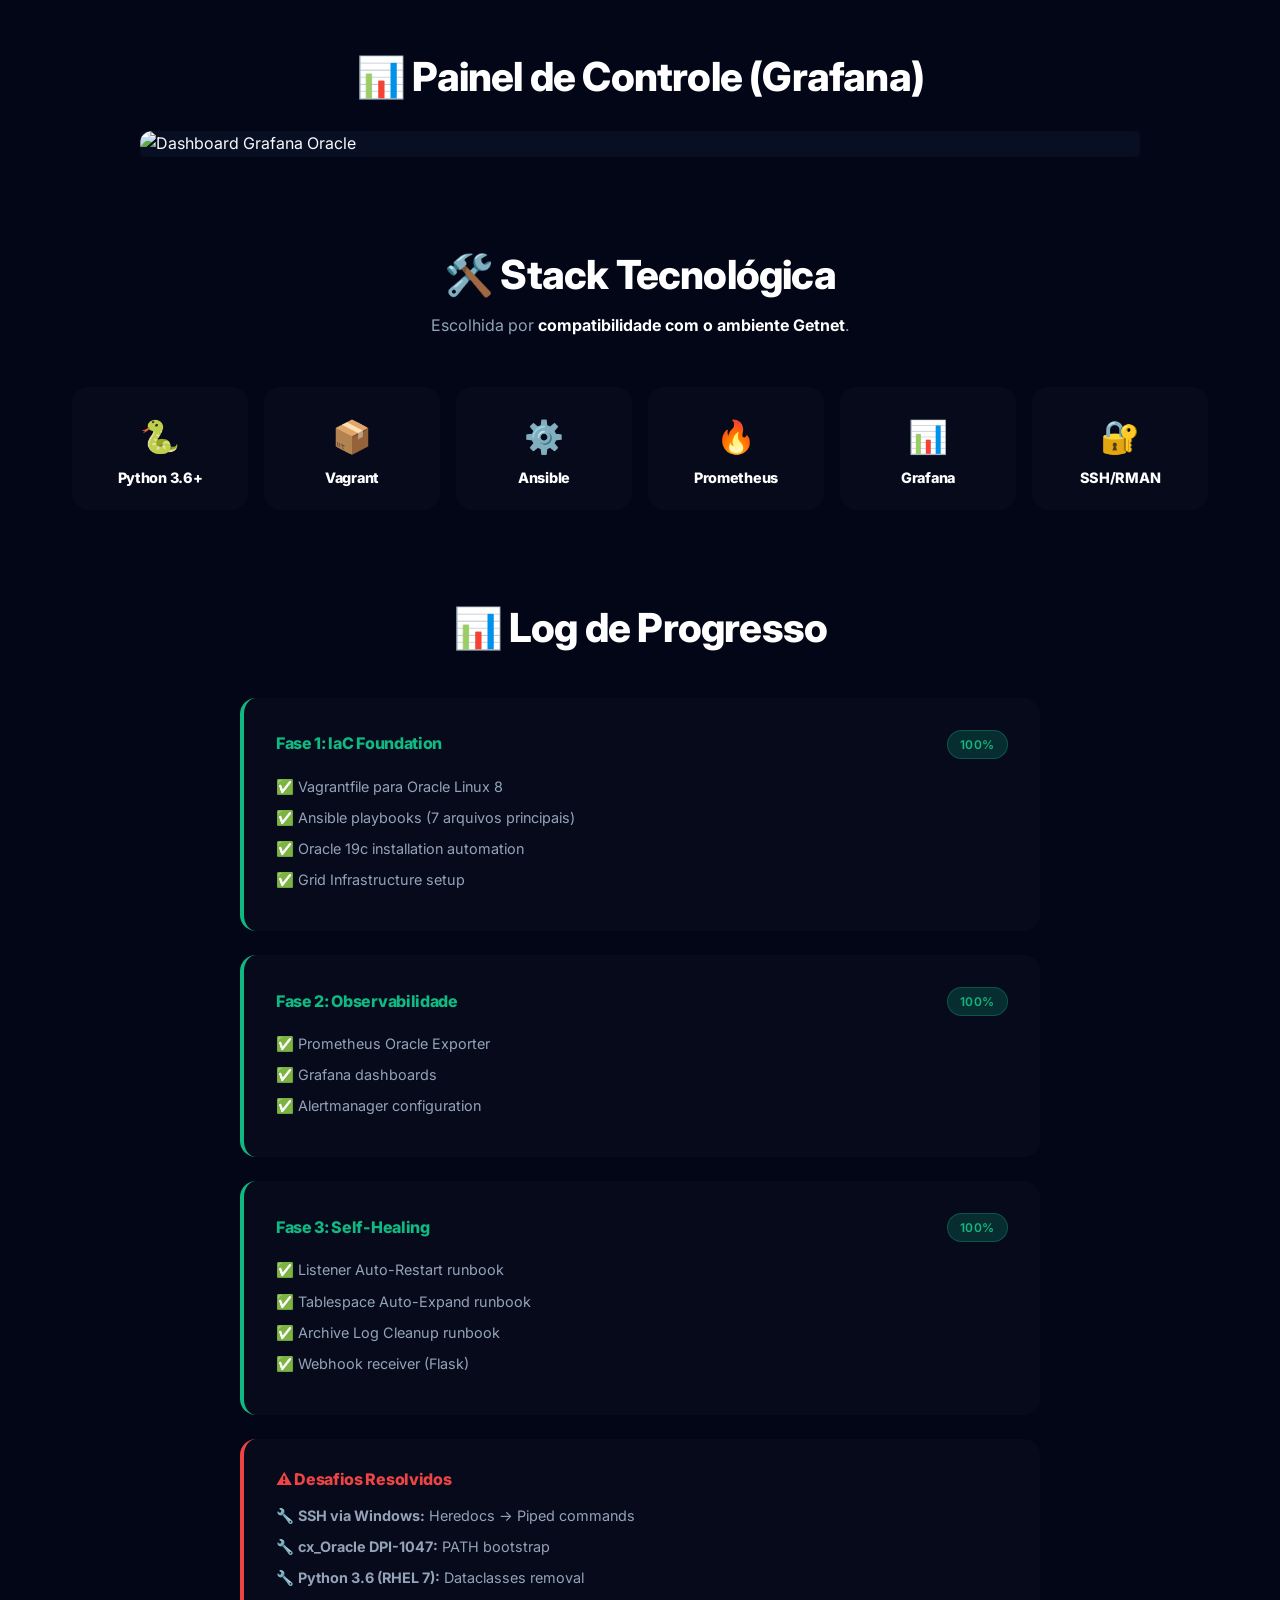
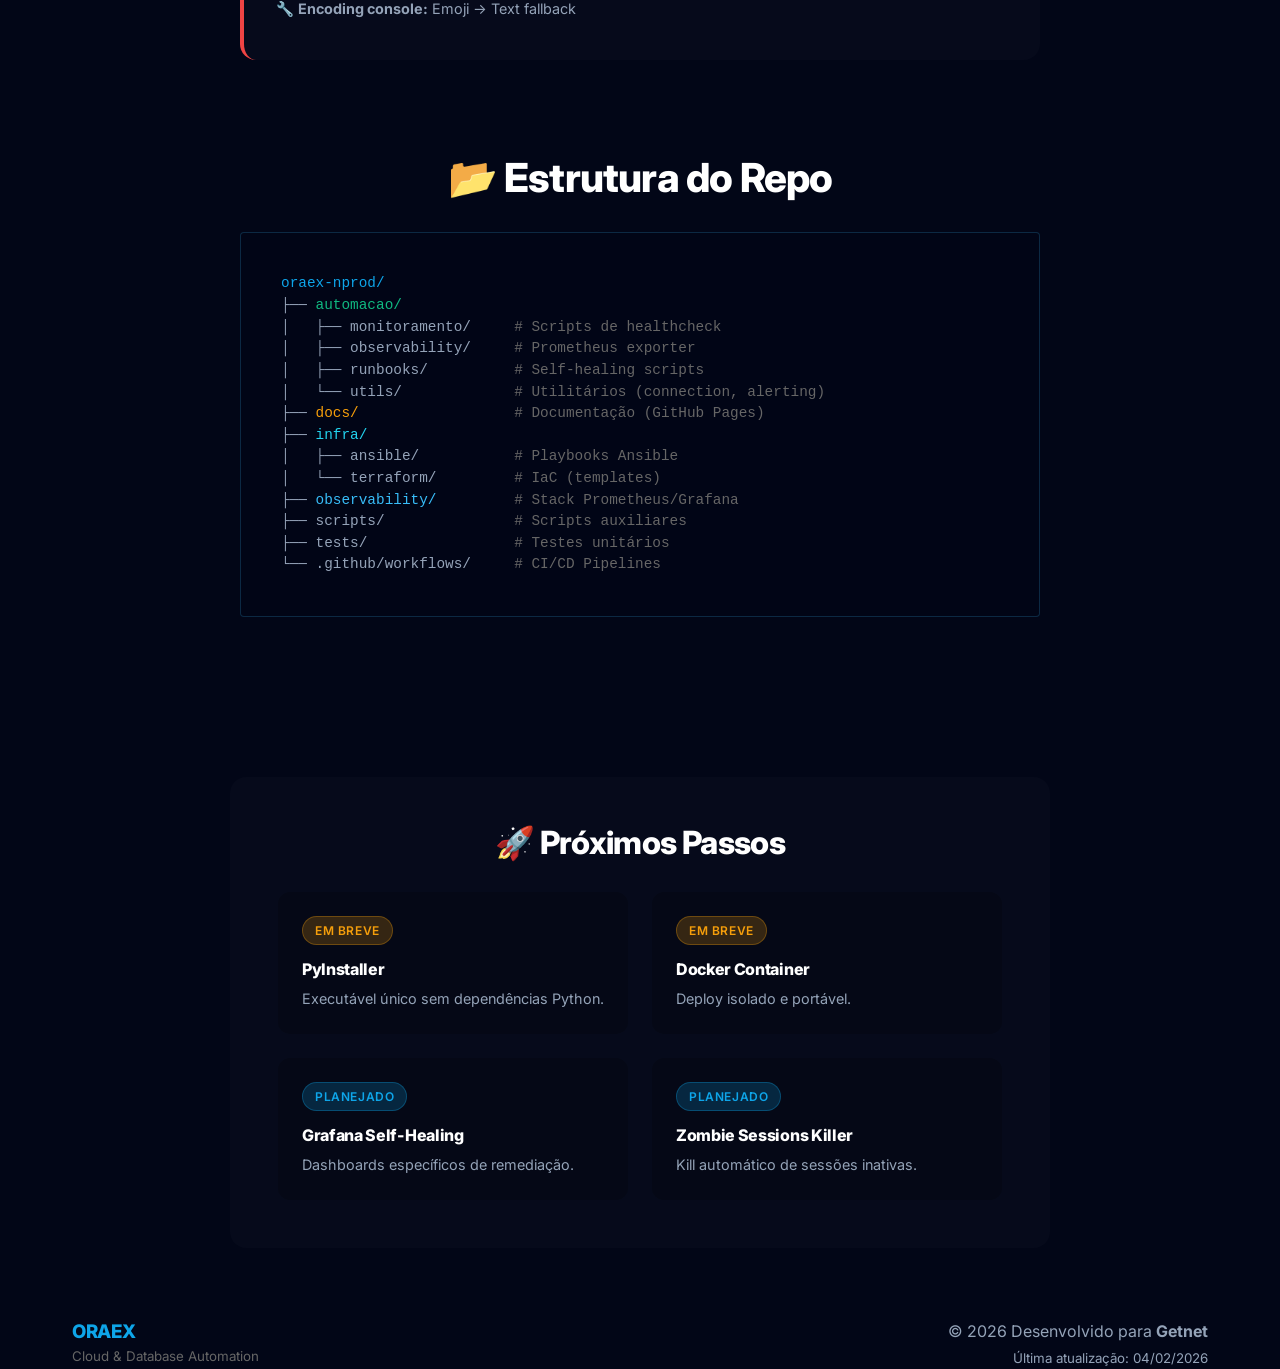
==== commit ce0061e2: "style(site): Apply Industrial aesthetic + add File Structure tree" ====
--- a/presentation_site/index.html
+++ b/presentation_site/index.html
@@ -636,6 +636,28 @@
             </div>
         </section>
 
+        <!-- FILE STRUCTURE TREE -->
+        <section class="animate-entrance" style="margin-bottom: 6rem;">
+            <h2 style="font-size: 2.5rem; margin-bottom: 2rem; text-align: center;">📂 Estrutura do Repo</h2>
+            <div class="tech-card" style="max-width: 800px; margin: 0 auto; background: rgba(2, 6, 23, 0.8);">
+                <pre style="color: var(--text-muted); font-size: 0.9rem; line-height: 1.5; overflow-x: auto;">
+<span style="color: var(--primary);">oraex-nprod/</span>
+├── <span style="color: var(--success);">automacao/</span>
+│   ├── monitoramento/     <span style="color: #666;"># Scripts de healthcheck</span>
+│   ├── observability/     <span style="color: #666;"># Prometheus exporter</span>
+│   ├── runbooks/          <span style="color: #666;"># Self-healing scripts</span>
+│   └── utils/             <span style="color: #666;"># Utilitários (connection, alerting)</span>
+├── <span style="color: var(--warning);">docs/</span>                  <span style="color: #666;"># Documentação (GitHub Pages)</span>
+├── <span style="color: var(--accent);">infra/</span>
+│   ├── ansible/           <span style="color: #666;"># Playbooks Ansible</span>
+│   └── terraform/         <span style="color: #666;"># IaC (templates)</span>
+├── <span style="color: var(--secondary);">observability/</span>         <span style="color: #666;"># Stack Prometheus/Grafana</span>
+├── scripts/               <span style="color: #666;"># Scripts auxiliares</span>
+├── tests/                 <span style="color: #666;"># Testes unitários</span>
+└── .github/workflows/     <span style="color: #666;"># CI/CD Pipelines</span></pre>
+            </div>
+        </section>
+
         <!-- ROADMAP -->
         <section id="roadmap" class="animate-entrance" style="padding: 4rem 0; text-align: center;">
             <div class="module-card" style="display: inline-block; max-width: 900px; padding: 3rem;">
--- a/presentation_site/style.css
+++ b/presentation_site/style.css
@@ -1,24 +1,19 @@
 /* 
-   🎨 DESIGN COMMITMENT: ORAEX CYBER INDUSTRIAL
-   - Style: Enterprise High-Tech
-   - Color: Deep Navy (#020617) + Electric Blue (#0EA5E9)
-   - Inspiration: XPACE Energy + ORAEX Professionalism
+   🎨 DESIGN COMMITMENT: ORAEX CYBER INDUSTRIAL (REFINED)
+   - Style: Military/Industrial High-Tech
+   - Geometry: SHARP / MACHINED (4px - 0px)
+   - Texture: Digital Noise Overlay
+   - Nav: Bottom Sheet (Mobile) / Pill (Desktop)
 */
 
 :root {
     /* ORAEX Brand Colors */
     --bg-dark: #020617;
-    /* Deepest Navy */
     --bg-card: #0F172A;
-    /* Slate 900 */
     --primary: #0EA5E9;
-    /* Sky 500 */
     --primary-dark: #0284C7;
-    /* Sky 600 */
     --secondary: #38BDF8;
-    /* Sky 400 */
     --accent: #22D3EE;
-    /* Cyan 400 */
 
     /* Functional Colors */
     --success: #10B981;
@@ -29,10 +24,27 @@
     --text-main: #F8FAFC;
     --text-muted: #94A3B8;
 
-    /* Effects */
-    --glass-border: 1px solid rgba(56, 189, 248, 0.1);
-    --neon-glow: 0 0 20px rgba(14, 165, 233, 0.2);
-    --card-shadow: 0 20px 40px -10px rgba(0, 0, 0, 0.5);
+    /* Effects (INDUSTRIAL) */
+    --glass-border: 1px solid rgba(56, 189, 248, 0.2);
+    /* Mais visível */
+    --neon-glow: 0 0 15px rgba(14, 165, 233, 0.15);
+    --card-shadow: 0 10px 30px -10px rgba(0, 0, 0, 0.8);
+    --machined-radius: 4px;
+    /* Sharp/Industrial */
+}
+
+/* NOISE TEXTURE OVERLAY */
+body::before {
+    content: "";
+    position: fixed;
+    top: 0;
+    left: 0;
+    width: 100%;
+    height: 100%;
+    pointer-events: none;
+    z-index: 9999;
+    opacity: 0.03;
+    background-image: url("data:image/svg+xml,%3Csvg viewBox='0 0 200 200' xmlns='http://www.w3.org/2000/svg'%3E%3Cfilter id='noiseFilter'%3E%3CfeTurbulence type='fractalNoise' baseFrequency='0.65' numOctaves='3' stitchTiles='stitch'/%3E%3C/filter%3E%3Crect width='100%25' height='100%25' filter='url(%23noiseFilter)'/%3E%3C/svg%3E");
 }
 
 * {
@@ -53,8 +65,8 @@
     line-height: 1.6;
     overflow-x: hidden;
     background-image:
-        linear-gradient(rgba(15, 23, 42, 0) 50%, rgba(2, 6, 23, 1) 100%),
-        radial-gradient(circle at 50% 0%, rgba(14, 165, 233, 0.15), transparent 60%);
+        linear-gradient(rgba(2, 6, 23, 0.8) 0%, rgba(2, 6, 23, 1) 100%),
+        radial-gradient(circle at 50% -20%, rgba(14, 165, 233, 0.1), transparent 70%);
     background-attachment: fixed;
 }
 
@@ -65,7 +77,7 @@
 h4 {
     color: white;
     font-weight: 800;
-    letter-spacing: -0.03em;
+    letter-spacing: -0.02em;
     line-height: 1.1;
 }
 
@@ -81,7 +93,7 @@
     color: var(--accent);
 }
 
-/* Navigation Pill */
+/* Navigation (Desktop) */
 nav {
     position: fixed;
     top: 2rem;
@@ -93,12 +105,12 @@
 .nav-pill {
     display: flex;
     gap: 0.5rem;
-    padding: 0.5rem;
-    background: rgba(15, 23, 42, 0.8);
-    backdrop-filter: blur(16px);
-    border: var(--glass-border);
+    padding: 0.4rem;
+    background: rgba(15, 23, 42, 0.9);
+    backdrop-filter: blur(12px);
+    border: 1px solid rgba(255, 255, 255, 0.1);
     border-radius: 100px;
-    box-shadow: 0 10px 30px rgba(0, 0, 0, 0.3);
+    box-shadow: 0 10px 30px rgba(0, 0, 0, 0.5);
 }
 
 .nav-link {
@@ -108,7 +120,7 @@
     font-weight: 600;
     padding: 0.6rem 1.2rem;
     border-radius: 100px;
-    transition: all 0.3s cubic-bezier(0.4, 0, 0.2, 1);
+    transition: all 0.2s cubic-bezier(0.4, 0, 0.2, 1);
 }
 
 .nav-link:hover {
@@ -119,7 +131,7 @@
 .nav-link.active {
     background: var(--primary);
     color: white;
-    box-shadow: 0 0 15px rgba(14, 165, 233, 0.4);
+    box-shadow: 0 0 15px rgba(14, 165, 233, 0.3);
 }
 
 /* Hero Section */
@@ -136,9 +148,8 @@
 
 .hero h1 {
     font-size: 6rem;
-    /* Massive Type */
     margin-bottom: 1.5rem;
-    text-shadow: 0 10px 30px rgba(0, 0, 0, 0.3);
+    text-shadow: 0 10px 30px rgba(0, 0, 0, 0.5);
 }
 
 .hero p {
@@ -148,7 +159,7 @@
     margin: 0 auto 3rem;
 }
 
-/* Buttons */
+/* Buttons (Industrial Update) */
 .btn {
     display: inline-flex;
     align-items: center;
@@ -156,41 +167,40 @@
     padding: 1rem 2.5rem;
     font-weight: 700;
     text-decoration: none;
-    border-radius: 8px;
-    /* Sharper edges */
-    transition: all 0.3s cubic-bezier(0.4, 0, 0.2, 1);
+    border-radius: var(--machined-radius);
+    /* SHARP */
+    transition: all 0.2s cubic-bezier(0.4, 0, 0.2, 1);
     text-transform: uppercase;
-    font-size: 0.9rem;
-    letter-spacing: 0.05em;
+    font-size: 0.85rem;
+    letter-spacing: 0.08em;
 }
 
 .btn-primary {
     background: var(--primary);
     color: white;
-    box-shadow: 0 0 25px rgba(14, 165, 233, 0.3);
-    border: 1px solid rgba(255, 255, 255, 0.2);
+    box-shadow: 0 0 20px rgba(14, 165, 233, 0.2);
+    border: 1px solid rgba(255, 255, 255, 0.1);
 }
 
 .btn-primary:hover {
-    transform: translateY(-4px);
-    box-shadow: 0 10px 40px rgba(14, 165, 233, 0.5);
+    transform: translateY(-2px);
+    box-shadow: 0 5px 30px rgba(14, 165, 233, 0.4);
     background: var(--secondary);
 }
 
 .btn-glass {
-    background: rgba(255, 255, 255, 0.05);
+    background: rgba(255, 255, 255, 0.03);
     color: white;
     border: 1px solid rgba(255, 255, 255, 0.1);
-    backdrop-filter: blur(10px);
 }
 
 .btn-glass:hover {
-    background: rgba(255, 255, 255, 0.1);
-    transform: translateY(-4px);
-    border-color: white;
-}
-
-/* Cards & Modules */
+    background: rgba(255, 255, 255, 0.08);
+    transform: translateY(-2px);
+    border-color: rgba(255, 255, 255, 0.3);
+}
+
+/* Cards & Modules (Industrial Update) */
 .container {
     max-width: 1200px;
     margin: 0 auto;
@@ -212,29 +222,33 @@
 .module-card,
 .tech-card,
 .stat-card {
-    background: rgba(30, 41, 59, 0.4);
+    background: rgba(15, 23, 42, 0.6);
+    /* Mais sólido */
     border: var(--glass-border);
-    backdrop-filter: blur(12px);
-    border-radius: 12px;
+    backdrop-filter: blur(8px);
+    /* Blur menor */
+    border-radius: var(--machined-radius);
+    /* SHARP */
     padding: 2.5rem;
-    transition: all 0.4s ease;
+    transition: all 0.3s ease;
     position: relative;
     overflow: hidden;
 }
 
 .module-card:hover,
 .tech-card:hover {
-    transform: translateY(-10px) scale(1.02);
+    transform: translateY(-5px);
     border-color: var(--primary);
-    box-shadow: 0 20px 40px -10px rgba(14, 165, 233, 0.15);
-    background: rgba(30, 41, 59, 0.6);
+    box-shadow: 0 20px 50px -10px rgba(0, 0, 0, 0.8);
+    background: rgba(15, 23, 42, 0.9);
 }
 
 /* Badges */
 .badge {
-    padding: 6px 14px;
-    border-radius: 100px;
-    font-size: 0.7rem;
+    padding: 6px 10px;
+    border-radius: var(--machined-radius);
+    /* SHARP */
+    font-size: 0.65rem;
     font-weight: 800;
     text-transform: uppercase;
     letter-spacing: 0.05em;
@@ -242,19 +256,19 @@
 }
 
 .badge-success {
-    background: rgba(16, 185, 129, 0.15);
+    background: rgba(16, 185, 129, 0.1);
     color: var(--success);
     border-color: rgba(16, 185, 129, 0.3);
 }
 
 .badge-warning {
-    background: rgba(245, 158, 11, 0.15);
+    background: rgba(245, 158, 11, 0.1);
     color: var(--warning);
     border-color: rgba(245, 158, 11, 0.3);
 }
 
 .badge-info {
-    background: rgba(14, 165, 233, 0.15);
+    background: rgba(14, 165, 233, 0.1);
     color: var(--primary);
     border-color: rgba(14, 165, 233, 0.3);
 }
@@ -263,35 +277,13 @@
 .animate-entrance {
     opacity: 0;
     transform: translateY(20px);
-    animation: fadeUp 1s cubic-bezier(0.2, 0.8, 0.2, 1) forwards;
+    animation: fadeUp 0.8s cubic-bezier(0.2, 0.8, 0.2, 1) forwards;
 }
 
 @keyframes fadeUp {
     to {
         opacity: 1;
         transform: translateY(0);
-    }
-}
-
-/* Mobile */
-@media (max-width: 768px) {
-    .hero h1 {
-        font-size: 3.5rem;
-    }
-
-    .grid-3,
-    .grid-4 {
-        grid-template-columns: 1fr;
-    }
-
-    .nav-pill {
-        display: none;
-    }
-
-    /* Or hamburger menu logic */
-
-    .hero {
-        min-height: 80vh;
     }
 }
 
@@ -306,9 +298,68 @@
 }
 
 .stat-label {
-    font-size: 0.9rem;
+    font-size: 0.85rem;
     color: var(--text-muted);
-    font-weight: 500;
+    font-weight: 600;
     text-transform: uppercase;
-    letter-spacing: 0.05em;
+    letter-spacing: 0.1em;
+}
+
+
+/* MOBILE OPTIMIZATIONS */
+@media (max-width: 768px) {
+    .nav-pill {
+        display: flex;
+        /* Force show on mobile */
+        position: fixed;
+        bottom: 1rem;
+        /* Bottom sheet style */
+        top: auto;
+        left: 50%;
+        transform: translateX(-50%);
+        width: 90%;
+        justify-content: space-between;
+        background: rgba(15, 23, 42, 0.95);
+        border: 1px solid rgba(255, 255, 255, 0.1);
+        padding: 0.8rem;
+        box-shadow: 0 -10px 40px rgba(0, 0, 0, 0.5);
+        z-index: 9999;
+    }
+
+    .nav-link {
+        padding: 0.5rem;
+        font-size: 1.2rem;
+        /* Icons only usually, but text here */
+        display: flex;
+        flex-direction: column;
+        align-items: center;
+        gap: 2px;
+        font-size: 0.7rem;
+    }
+
+    /* Icon hack for mobile nav text */
+    .nav-link::before {
+        content: '●';
+        font-size: 1.2rem;
+        margin-bottom: 2px;
+        line-height: 1;
+    }
+
+    /* Hide text if needed, or keep small */
+
+    .hero h1 {
+        font-size: 3rem;
+    }
+
+    .hero {
+        padding-top: 2rem;
+        min-height: 85vh;
+    }
+
+    .grid-3,
+    .grid-4,
+    .stats-grid,
+    .module-grid {
+        grid-template-columns: 1fr;
+    }
 }
